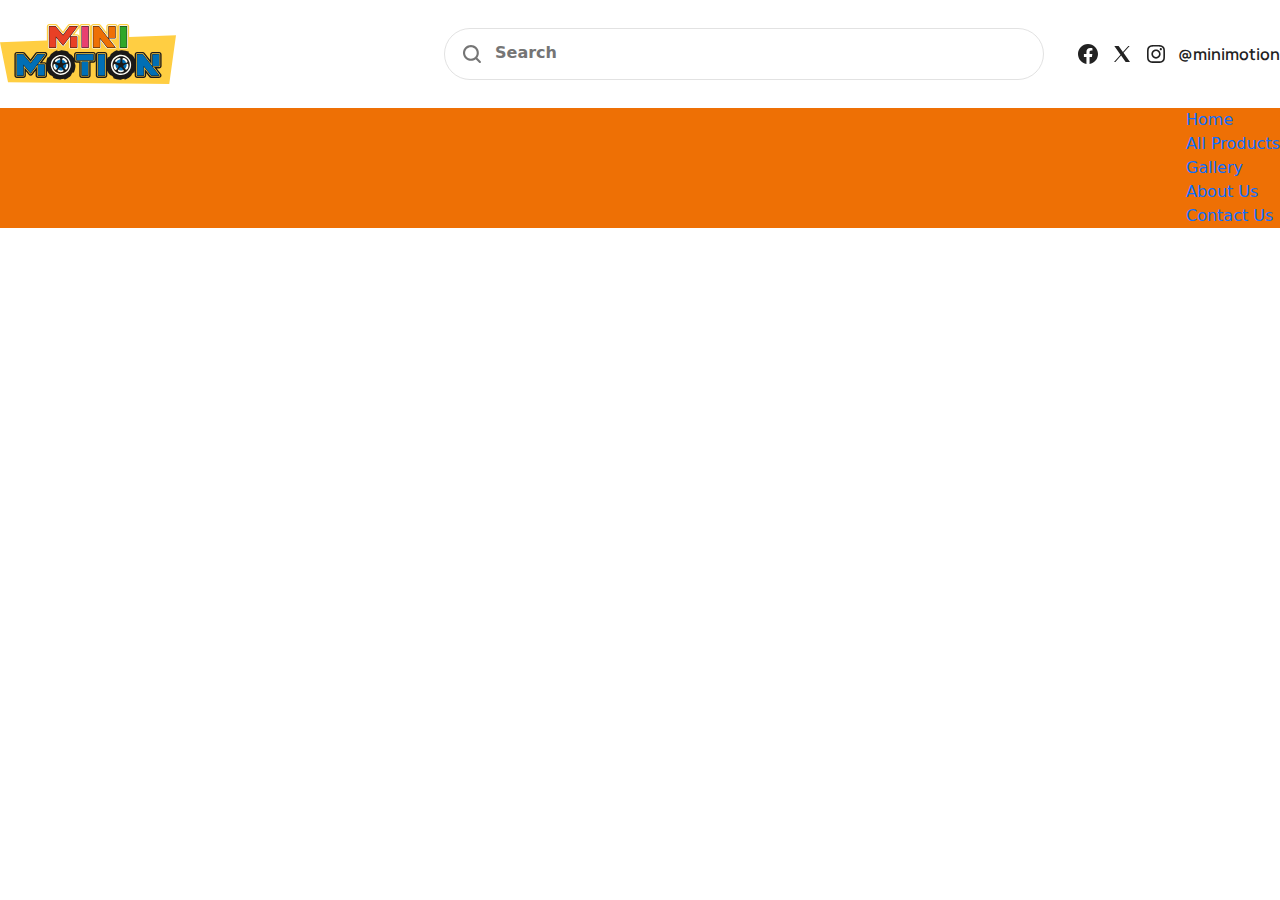
==== html/index.html @ 4e5aaec9 "first commit" ====
<!DOCTYPE html>
<html lang="en">
    <head>
        <meta charset="utf-8" />
        <meta http-equiv="X-UA-Compatible" content="IE=edge" />
        <meta name="viewport" content="width=device-width, initial-scale=1" />
        <meta name="viewport" content="width=device-width, initial-scale=1.0, maximum-scale=1.0,user-scalable=0" />

        <title>HomePage</title>

        <link rel="stylesheet" type="text/css" href="css/bootstrap.min.css">
        <link rel="stylesheet" type="text/css" href="css/font.css">
        <link rel="stylesheet" type="text/css" href="css/nice-select.css">
        <link rel="stylesheet" type="text/css" href="css/swiper-bundle.min.css">
        <link rel="stylesheet" type="text/css" href="css/style.css">
        <link rel="stylesheet" type="text/css" href="css/responsive.css">
    </head>
    <body>
        <div class="main_wapper">

            <header class="header">
                <div class="top_header">
                    <div class="top_inner_header">
                        <div class="logo_block">
                            <a href="#"><img src="images/minimotion-main-logo.svg" alt="logo"></a>
                        </div>
                        <div class="right_block">
                            <div class="search_box">
                                <div class="search_icon">
                                    <i class="search"></i>
                                </div>
                                <input type="text" class="search_text" placeholder="Search">
                            </div>
                            <div class="social_box">
                                <ul>
                                    <li class="icon"><a href="#"><img src="images/dark-facebook-icon.svg" alt="icon"></a></li>
                                    <li class="icon"><a href="#"><img src="images/darrk-meta-icon.svg" alt="icon"></a></li>
                                    <li class="icon"><a href="#"><img src="images/dark-instagram-icon.svg" alt="icon"></a></li>
                                    <li class="text"><a href="#">@minimotion</a></li>
                                </ul>
                            </div>
                        </div>
                    </div>
                </div>
                <div class="bottom_header">
                    <div class="bottom_inner_header">
                        <div class="categoires">
                            <a href="#" class="categoire_wrap">

                            </a>
                        </div>
                        <div class="navigation">
                            <ul>
                                <li><a href="#">Home</a></li>
                                <li><a href="#">All Products</a></li>
                                <li><a href="#">Gallery</a></li>
                                <li><a href="#">About Us</a></li>
                                <li><a href="#">Contact Us</a></li>
                            </ul>
                        </div>
                    </div>
                </div>
            </header>

            <footer class="footer">

            </footer>

        </div>
        <script src="js/jquery-3.7.1.min.js"></script>
        <script src="js/bootstrap.bundle.min.js"></script>
        <script src="js/jquery.nice-select.min.js"></script>
        <script src="js/swiper-bundle.min.js"></script>
        <script src="js/script.js"></script>
    </body>
</html>
---- html/css/font.css ----
@font-face {
    font-family: 'Manrope';
    src: url('../fonts/Manrope-Medium.woff2') format('woff2'),
        url('../fonts/Manrope-Medium.woff') format('woff');
    font-weight: 500;
    font-style: normal;
    font-display: swap;
}

@font-face {
    font-family: 'Manrope';
    src: url('../fonts/Manrope-Regular.woff2') format('woff2'),
        url('../fonts/Manrope-Regular.woff') format('woff');
    font-weight: 400;
    font-style: normal;
    font-display: swap;
}

@font-face {
    font-family: 'Manrope';
    src: url('../fonts/Manrope-SemiBold.woff2') format('woff2'),
        url('../fonts/Manrope-SemiBold.woff') format('woff');
    font-weight: 600;
    font-style: normal;
    font-display: swap;
}

@font-face {
    font-family: 'Manrope';
    src: url('../fonts/Manrope-Bold.woff2') format('woff2'),
        url('../fonts/Manrope-Bold.woff') format('woff');
    font-weight: 700;
    font-style: normal;
    font-display: swap;
}

@font-face {
    font-family: 'Oswald';
    src: url('../fonts/Oswald-Regular.woff2') format('woff2'),
        url('../fonts/Oswald-Regular.woff') format('woff');
    font-weight: 400;
    font-style: normal;
    font-display: swap;
}

@font-face {
    font-family: 'Milky Honey';
    src: url('../fonts/MilkyHoney.woff2') format('woff2'),
        url('../fonts/MilkyHoney.woff') format('woff');
    font-weight: 400;
    font-style: normal;
    font-display: swap;
}
---- html/css/nice-select.css ----
.nice-select {
  -webkit-tap-highlight-color: transparent;
  background-color: #fff;
  border-radius: 5px;
  border: solid 1px #e8e8e8;
  box-sizing: border-box;
  clear: both;
  cursor: pointer;
  display: block;
  float: left;
  font-family: inherit;
  font-size: 14px;
  font-weight: normal;
  height: 42px;
  line-height: 40px;
  outline: none;
  padding-left: 18px;
  padding-right: 30px;
  position: relative;
  text-align: left !important;
  -webkit-transition: all 0.2s ease-in-out;
  transition: all 0.2s ease-in-out;
  -webkit-user-select: none;
     -moz-user-select: none;
      -ms-user-select: none;
          user-select: none;
  white-space: nowrap;
  width: auto; }
  .nice-select:hover {
    border-color: #dbdbdb; }
  .nice-select:active, .nice-select.open, .nice-select:focus {
    border-color: #999; }
  .nice-select:after {
    border-bottom: 2px solid #999;
    border-right: 2px solid #999;
    content: '';
    display: block;
    height: 5px;
    margin-top: -4px;
    pointer-events: none;
    position: absolute;
    right: 12px;
    top: 50%;
    -webkit-transform-origin: 66% 66%;
        -ms-transform-origin: 66% 66%;
            transform-origin: 66% 66%;
    -webkit-transform: rotate(45deg);
        -ms-transform: rotate(45deg);
            transform: rotate(45deg);
    -webkit-transition: all 0.15s ease-in-out;
    transition: all 0.15s ease-in-out;
    width: 5px; }
  .nice-select.open:after {
    -webkit-transform: rotate(-135deg);
        -ms-transform: rotate(-135deg);
            transform: rotate(-135deg); }
  .nice-select.open .list {
    opacity: 1;
    pointer-events: auto;
    -webkit-transform: scale(1) translateY(0);
        -ms-transform: scale(1) translateY(0);
            transform: scale(1) translateY(0); }
  .nice-select.disabled {
    border-color: #ededed;
    color: #999;
    pointer-events: none; }
    .nice-select.disabled:after {
      border-color: #cccccc; }
  .nice-select.wide {
    width: 100%; }
    .nice-select.wide .list {
      left: 0 !important;
      right: 0 !important; }
  .nice-select.right {
    float: right; }
    .nice-select.right .list {
      left: auto;
      right: 0; }
  .nice-select.small {
    font-size: 12px;
    height: 36px;
    line-height: 34px; }
    .nice-select.small:after {
      height: 4px;
      width: 4px; }
    .nice-select.small .option {
      line-height: 34px;
      min-height: 34px; }
  .nice-select .list {
    background-color: #fff;
    border-radius: 5px;
    box-shadow: 0 0 0 1px rgba(68, 68, 68, 0.11);
    box-sizing: border-box;
    margin-top: 4px;
    opacity: 0;
    overflow: hidden;
    padding: 0;
    pointer-events: none;
    position: absolute;
    top: 100%;
    left: 0;
    -webkit-transform-origin: 50% 0;
        -ms-transform-origin: 50% 0;
            transform-origin: 50% 0;
    -webkit-transform: scale(0.75) translateY(-21px);
        -ms-transform: scale(0.75) translateY(-21px);
            transform: scale(0.75) translateY(-21px);
    -webkit-transition: all 0.2s cubic-bezier(0.5, 0, 0, 1.25), opacity 0.15s ease-out;
    transition: all 0.2s cubic-bezier(0.5, 0, 0, 1.25), opacity 0.15s ease-out;
    z-index: 9; }
    .nice-select .list:hover .option:not(:hover) {
      background-color: transparent !important; }
  .nice-select .option {
    cursor: pointer;
    font-weight: 400;
    line-height: 40px;
    list-style: none;
    min-height: 40px;
    outline: none;
    padding-left: 18px;
    padding-right: 29px;
    text-align: left;
    -webkit-transition: all 0.2s;
    transition: all 0.2s; }
    .nice-select .option:hover, .nice-select .option.focus, .nice-select .option.selected.focus {
      background-color: #f6f6f6; }
    .nice-select .option.selected {
      font-weight: bold; }
    .nice-select .option.disabled {
      background-color: transparent;
      color: #999;
      cursor: default; }

.no-csspointerevents .nice-select .list {
  display: none; }

.no-csspointerevents .nice-select.open .list {
  display: block; }
---- html/css/style.css ----
/* ********** Common CSS: Start ********** */

html {
	position: relative;
	min-height: 100%;
}
html {
	-webkit-font-smoothing: antialiased;
}
* {
	margin: 0;
	padding: 0;
	vertical-align: top;
}
body {
	font-size: 16px;
	color: #000000;
    font-style: normal;
    background: #FFFFFF;
	margin: 0;
	padding: 0;
}
li, ul, ol {
	list-style: none;
	margin: 0;
	padding: 0;
}
a, a img {
	text-decoration: none;
	border: 0;
	outline: none !important;
}
a, 
button, 
input[type=submit], 
.input-text {
	-webkit-transition: all .3s ease-in-out;
	-moz-transition: all .3s ease-in-out;
	-ms-transition: all .3s ease-in-out;
	-o-transition: all .3s ease-in-out;
	transition: all .3s ease-in-out;
	-webkit-appearance: none;
	-moz-appearance: none;
	appearance: none;
	box-shadow: none;
}
a:hover, 
a:focus {
	text-decoration: none;
	outline: none;
}
input, textarea {
	outline: none !important;
}
input::-webkit-outer-spin-button,
input::-webkit-inner-spin-button {
    -webkit-appearance: none;
    margin: 0;
}
textarea {
    resize: none;
}
input[type=text]::-moz-placeholder, 
input[type=search]::-moz-placeholder, 
.input-text::-moz-placeholder, 
.input_text::-moz-placeholder {
    color: inherit;
    opacity: 1;
}
input[type=text]::-webkit-input-placeholder, 
input[type=search]::-webkit-input-placeholder, 
.input-text::-webkit-input-placeholder, 
.input_text::-webkit-input-placeholder {
    color: inherit;
    opacity: 1;
}
input[type=text]::-ms-placeholder, 
input[type=search]::-ms-placeholder, 
.input-text::-ms-placeholder, 
.input_text::-ms-placeholder {
    color: inherit;
    opacity: 1;
}
input[type=email]::-moz-placeholder {
    color: inherit;
    opacity: 1;
}
input[type=email]::-webkit-input-placeholder {
    color: inherit;
    opacity: 1;
}
input[type=email]::-ms-placeholder {
    color: inherit;
    opacity: 1;
}
textarea::-moz-placeholder {
    color: inherit;
    opacity: 1;
}
textarea::-webkit-input-placeholder {
    color: inherit;
    opacity: 1;
}
textarea::-ms-input-placeholder {
    color: inherit;
    opacity: 1;
}
body.open-nav { 
    overflow: hidden; 
}
.main_wapper { 
    overflow: hidden; 
    min-height: 100%; 
    position: relative; 
}
h1, 
h2, 
h3, 
h4, 
h5, 
h6,
p {
	margin: 0;
	padding: 0;
}
:root {

	--primary-white: #FFFFFF;
	--primary-black: #000000;
	--text-gray: #757575;
	--text-black: #222222;
	--light-orange-background: #EE7005;
	--dark-orange-background: #D76300;
	--light-white-background: #F9F9F9;
	--light-yellow-background: #FACF68;
	--light-blue-bg: #E8F6FF;
	--orange-bg-light: #F5ECE3;
	--light-blue-white-bg: #EFF2F3;
	--light-border-color: #E2E2E2;
	--light-bg-color: #F2F2F2;
	--blue-footer-bg: #006FB5;
	--box-shadow: 0px 0px 30px 0px #0000000D;
}

/*============ Container CSS Code: Start ============*/

@media (min-width: 375px) {
	.container {
		width: 100%;
		max-width: 100%;
	}
}
@media (min-width: 576px) {
	.container {
		width: 100%;
		max-width: 100%;
	}
}
@media (min-width: 768px) {
	.container {
		width: 750px;
	}
}
@media (min-width: 992px) {
	.container {
		width: 970px;
	}
}
@media (min-width: 1200px) {
	.container {
		width: 1200px;
		max-width: 1200px;
	}
}
@media (min-width: 1400px) {
	.container {
		width: 1430px;
		max-width: 1430px;
	}
}
@media (min-width: 1600px) {
	.container {
		width: 1618px;
		max-width: 1618px;
	}
}

/*============ Container CSS Code: End ============*/

/* ********** Common CSS: End ********** */

.header { position: fixed; top: 0; left: 0; z-index: 1111; width: 100%; transition: all ease-in-out 0.4s; }
.top_header { background: var(--primary-white); padding: 24px 0; }
.top_header .top_inner_header { max-width: 1672px; margin: 0 auto; display: flex; align-items: center; justify-content: space-between; }
.top_header .top_inner_header .logo_block { display: block; position: relative; }
.top_header .top_inner_header .logo_block a { display: flex; max-width: 176px; }
.top_header .top_inner_header .logo_block a img { width: 100%; height: auto; }
.top_header .top_inner_header .right_block { display: flex; align-items: center; }
.top_header .top_inner_header .right_block .search_box { display: block; width: 100%; position: relative; }
.top_header .top_inner_header .right_block .search_box .search_icon { position: absolute; left: 16px; top: 14px; display: block; }
.top_header .top_inner_header .right_block .search_box .search_icon i { display: flex; height: 24px; width: 24px; background-image: url(../images/search-icon.svg); background-size: cover; background-repeat: no-repeat; background-position: center center; font-size: 0; }
.top_header .top_inner_header .right_block .search_box .search_text { position: relative; border: 1px solid var(--light-border-color); height: 52px; border-radius: 50px; padding: 0 16px 4px 50px; font-weight: 600; font-size: 16px; line-height: 1.5; color: var(--text-gray); min-width: 600px; background: transparent; }
.top_header .top_inner_header .right_block .social_box { display: block; position: relative; margin-left: 32px; }
.top_header .top_inner_header .right_block .social_box ul { display: flex; align-items: center; }
.top_header .top_inner_header .right_block .social_box ul li { display: block; position: relative; }
.top_header .top_inner_header .right_block .social_box ul li + li { margin-left: 10px; }
.top_header .top_inner_header .right_block .social_box ul .icon a { display: flex; height: 24px; width: 24px; transition: all 0.3s ease-in-out; }
.top_header .top_inner_header .right_block .social_box ul .icon a img { width: 100%; height: auto; }
.top_header .top_inner_header .right_block .social_box ul li a:hover { opacity: 0.7; }
.top_header .top_inner_header .right_block .social_box ul .text a { display: flex; font-family: 'Manrope'; font-weight: 600; font-size: 16px; line-height: 1.5; color: var(--text-black); transition: all 0.3s ease-in-out; }
.bottom_header { background: var(--light-orange-background); }
.bottom_header .bottom_inner_header { max-width: 1672px; margin: 0 auto; display: flex; align-items: center; justify-content: space-between; }
---- html/css/responsive.css ----
@media (min-width: 1600px) and (max-width: 1700px) {}

@media (min-width: 1400px) and (max-width: 1599px) {}

@media (min-width: 1301px) and (max-width: 1399px) {}

@media (min-width: 1200px) and (max-width: 1300px) {}

@media (min-width: 992px) and (max-width: 1199px) {}

@media (min-width: 768px) and (max-width: 991px) {}

@media (max-width: 991px) {}

@media (max-width: 767px) {}
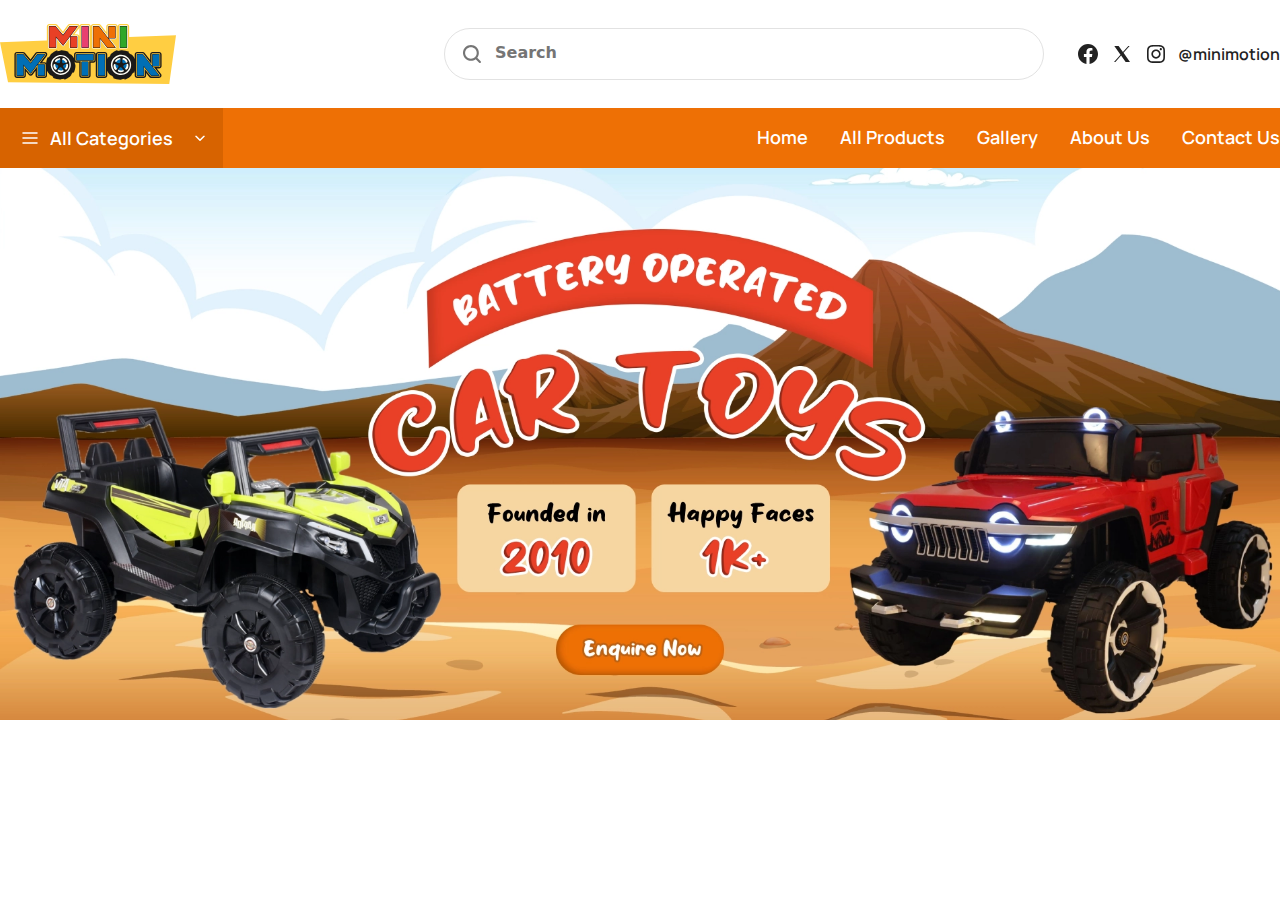
==== commit 9cc5fe2f: "header & banner done" ====
--- a/html/index.html
+++ b/html/index.html
@@ -45,9 +45,12 @@
                 <div class="bottom_header">
                     <div class="bottom_inner_header">
                         <div class="categoires">
-                            <a href="#" class="categoire_wrap">
-
-                            </a>
+                            <select>
+                                <option>All Categories</option>
+                                <option>Title</option>
+                                <option>Title</option>
+                                <option>Title</option>
+                            </select>
                         </div>
                         <div class="navigation">
                             <ul>
@@ -62,6 +65,12 @@
                 </div>
             </header>
 
+            <div class="banner">
+                <div class="home_banner_img" style="background-image: url(./images/home-banner.webp);">
+                    <img src="images/home-banner.webp" alt="bnr-img">
+                </div>
+            </div>
+
             <footer class="footer">
 
             </footer>
--- a/html/css/style.css
+++ b/html/css/style.css
@@ -34,11 +34,11 @@
 button, 
 input[type=submit], 
 .input-text {
-	-webkit-transition: all .3s ease-in-out;
-	-moz-transition: all .3s ease-in-out;
-	-ms-transition: all .3s ease-in-out;
-	-o-transition: all .3s ease-in-out;
-	transition: all .3s ease-in-out;
+	-webkit-transition: all 0.4s ease-in-out;
+	-moz-transition: all 0.4s ease-in-out;
+	-ms-transition: all 0.4s ease-in-out;
+	-o-transition: all 0.4s ease-in-out;
+	transition: all 0.4s ease-in-out;
 	-webkit-appearance: none;
 	-moz-appearance: none;
 	appearance: none;
@@ -112,6 +112,7 @@
     overflow: hidden; 
     min-height: 100%; 
     position: relative; 
+	padding: 168px 0 0 0;
 }
 h1, 
 h2, 
@@ -204,9 +205,32 @@
 .top_header .top_inner_header .right_block .social_box ul { display: flex; align-items: center; }
 .top_header .top_inner_header .right_block .social_box ul li { display: block; position: relative; }
 .top_header .top_inner_header .right_block .social_box ul li + li { margin-left: 10px; }
-.top_header .top_inner_header .right_block .social_box ul .icon a { display: flex; height: 24px; width: 24px; transition: all 0.3s ease-in-out; }
+.top_header .top_inner_header .right_block .social_box ul .icon a { display: flex; height: 24px; width: 24px; transition: all 0.4s ease-in-out; }
 .top_header .top_inner_header .right_block .social_box ul .icon a img { width: 100%; height: auto; }
 .top_header .top_inner_header .right_block .social_box ul li a:hover { opacity: 0.7; }
-.top_header .top_inner_header .right_block .social_box ul .text a { display: flex; font-family: 'Manrope'; font-weight: 600; font-size: 16px; line-height: 1.5; color: var(--text-black); transition: all 0.3s ease-in-out; }
+.top_header .top_inner_header .right_block .social_box ul .text a { display: flex; font-family: 'Manrope'; font-weight: 600; font-size: 16px; line-height: 1.5; color: var(--text-black); transition: all 0.4s ease-in-out; }
 .bottom_header { background: var(--light-orange-background); }
-.bottom_header .bottom_inner_header { max-width: 1672px; margin: 0 auto; display: flex; align-items: center; justify-content: space-between; }+.bottom_header .bottom_inner_header { max-width: 1672px; margin: 0 auto; display: flex; align-items: center; justify-content: space-between; }
+.bottom_header .bottom_inner_header .categoires { display: block; position: relative; }
+.bottom_header .bottom_inner_header .categoires .nice-select { position: relative; background: var(--dark-orange-background); border-radius: 0; border: none; height: auto; line-height: normal; padding: 18px 50px; -webkit-transition: all 0.4s ease-in-out; transition: all 0.4s ease-in-out; }
+.bottom_header .bottom_inner_header .categoires .nice-select::after { border: none; margin-top: -1px; height: 6px; width: 10px; -webkit-transition: all 0.2s ease-in-out; transition: all 0.2s ease-in-out; right: 18px; background-image: url(../images/white-down-arrow.svg); background-size: cover; background-repeat: no-repeat; background-position: center center; transform: rotate(0) translate(0, -28%); transform-origin: center center; }
+.bottom_header .bottom_inner_header .categoires .nice-select.open:after { -webkit-transform: rotate(-135deg); -ms-transform: rotate(-135deg); transform: rotate(-180deg); }
+.bottom_header .bottom_inner_header .categoires .nice-select::before { content: ""; position: absolute; height: 24px; width: 24px; top: 50%; left: 18px; background-image: url(../images/white-three-line.svg); background-size: cover; background-repeat: no-repeat; background-position: center center; transform: translate(0, -50%); }
+.bottom_header .bottom_inner_header .categoires .nice-select .current { display: flex; font-family: 'Manrope'; font-weight: 600; font-size: 18px; line-height: 1.34; color: var(--primary-white); }
+.bottom_header .bottom_inner_header .categoires .nice-select .list { background: var(--primary-white); border-radius: 10px; box-shadow: var(--box-shadow); }
+.bottom_header .bottom_inner_header .categoires .nice-select .list .option { color: var(--primary-black); font-size: 16px; font-family: 'Manrope'; font-weight: 400; line-height: 1.22; min-height: auto; padding: 14px 50px; -webkit-transition: all 0.4s; transition: all 0.4s; }
+.bottom_header .bottom_inner_header .categoires .nice-select .list .option.selected { font-weight: 600; }
+.bottom_header .bottom_inner_header .categoires .nice-select .option:hover, 
+.bottom_header .bottom_inner_header .categoires .nice-select .option.focus, 
+.bottom_header .bottom_inner_header .categoires .nice-select .option.selected.focus { background: var(--light-white-background); }
+.bottom_header .bottom_inner_header .navigation { position: relative; display: block; }
+.bottom_header .bottom_inner_header .navigation ul { display: flex; align-items: center; }
+.bottom_header .bottom_inner_header .navigation ul li { display: block; position: relative; }
+.bottom_header .bottom_inner_header .navigation ul li + li { margin-left: 32px; }
+.bottom_header .bottom_inner_header .navigation ul li a { display: flex; font-family: 'Manrope'; font-weight: 600; font-size: 18px; line-height: 1.33; color: var(--primary-white); transition: all 0.4s ease-in-out; }
+.bottom_header .bottom_inner_header .navigation ul li a:hover { color: var(--text-black); }
+
+
+.banner { position: relative; display: block; }
+.home_banner_img { position: relative; background-size: cover; background-repeat: no-repeat; background-position: center center; width: 100%; display: flex; padding: 43.09% 0 0 0; }
+.home_banner_img img { width: 100%; height: 100%; object-fit: cover; position: absolute; left: 0; top: 0; display: none; }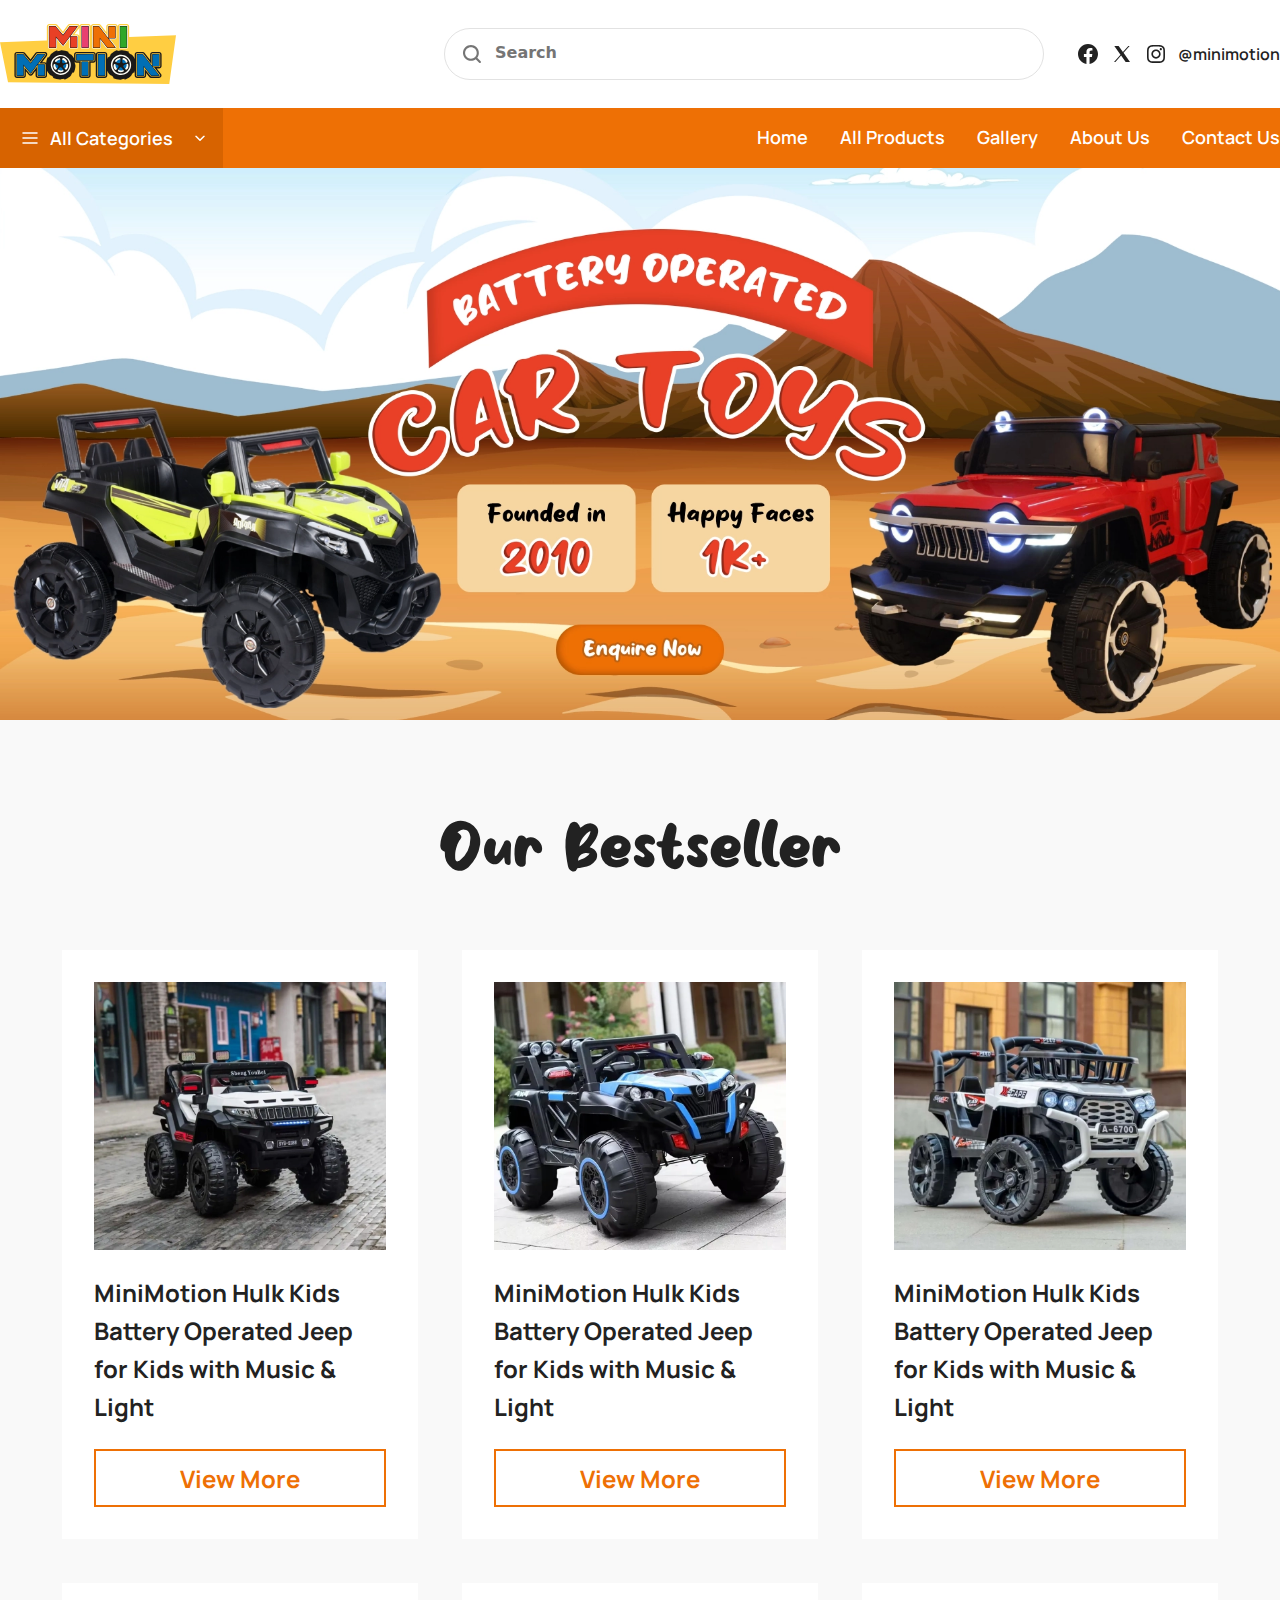
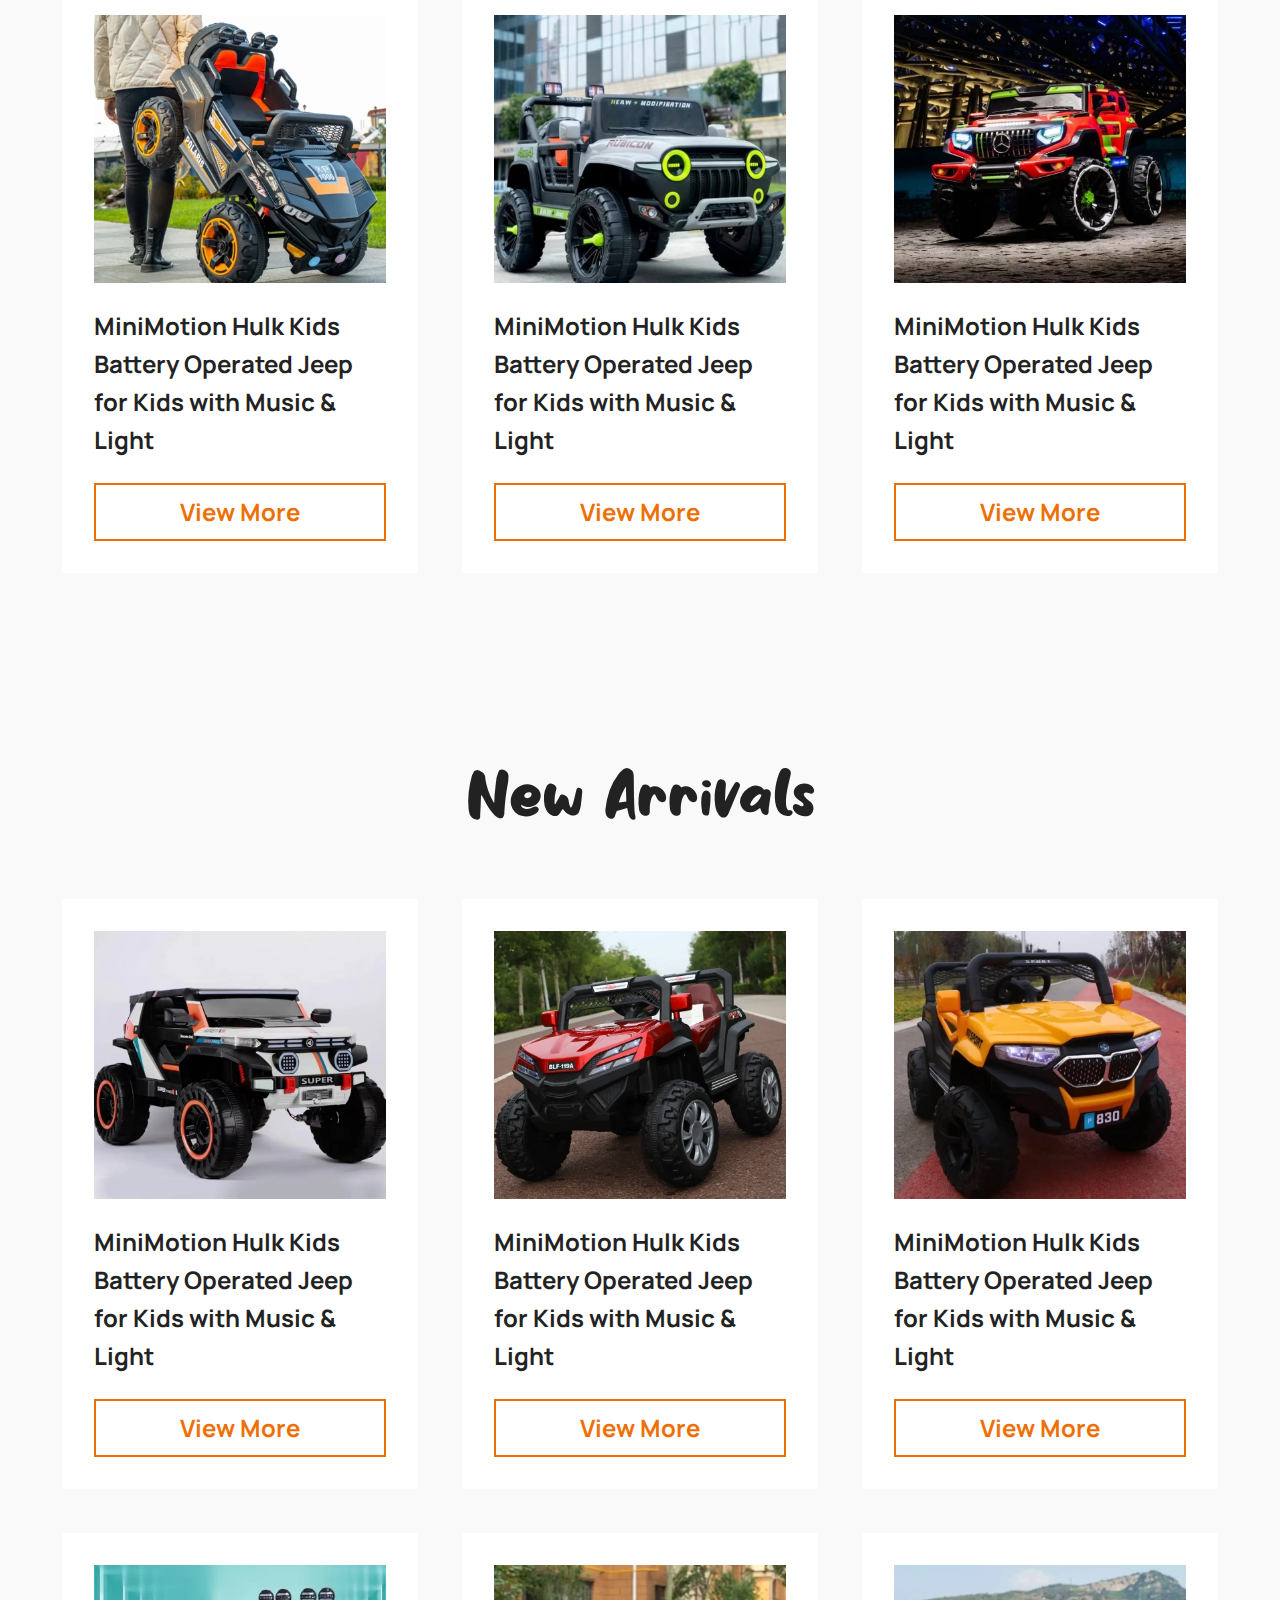
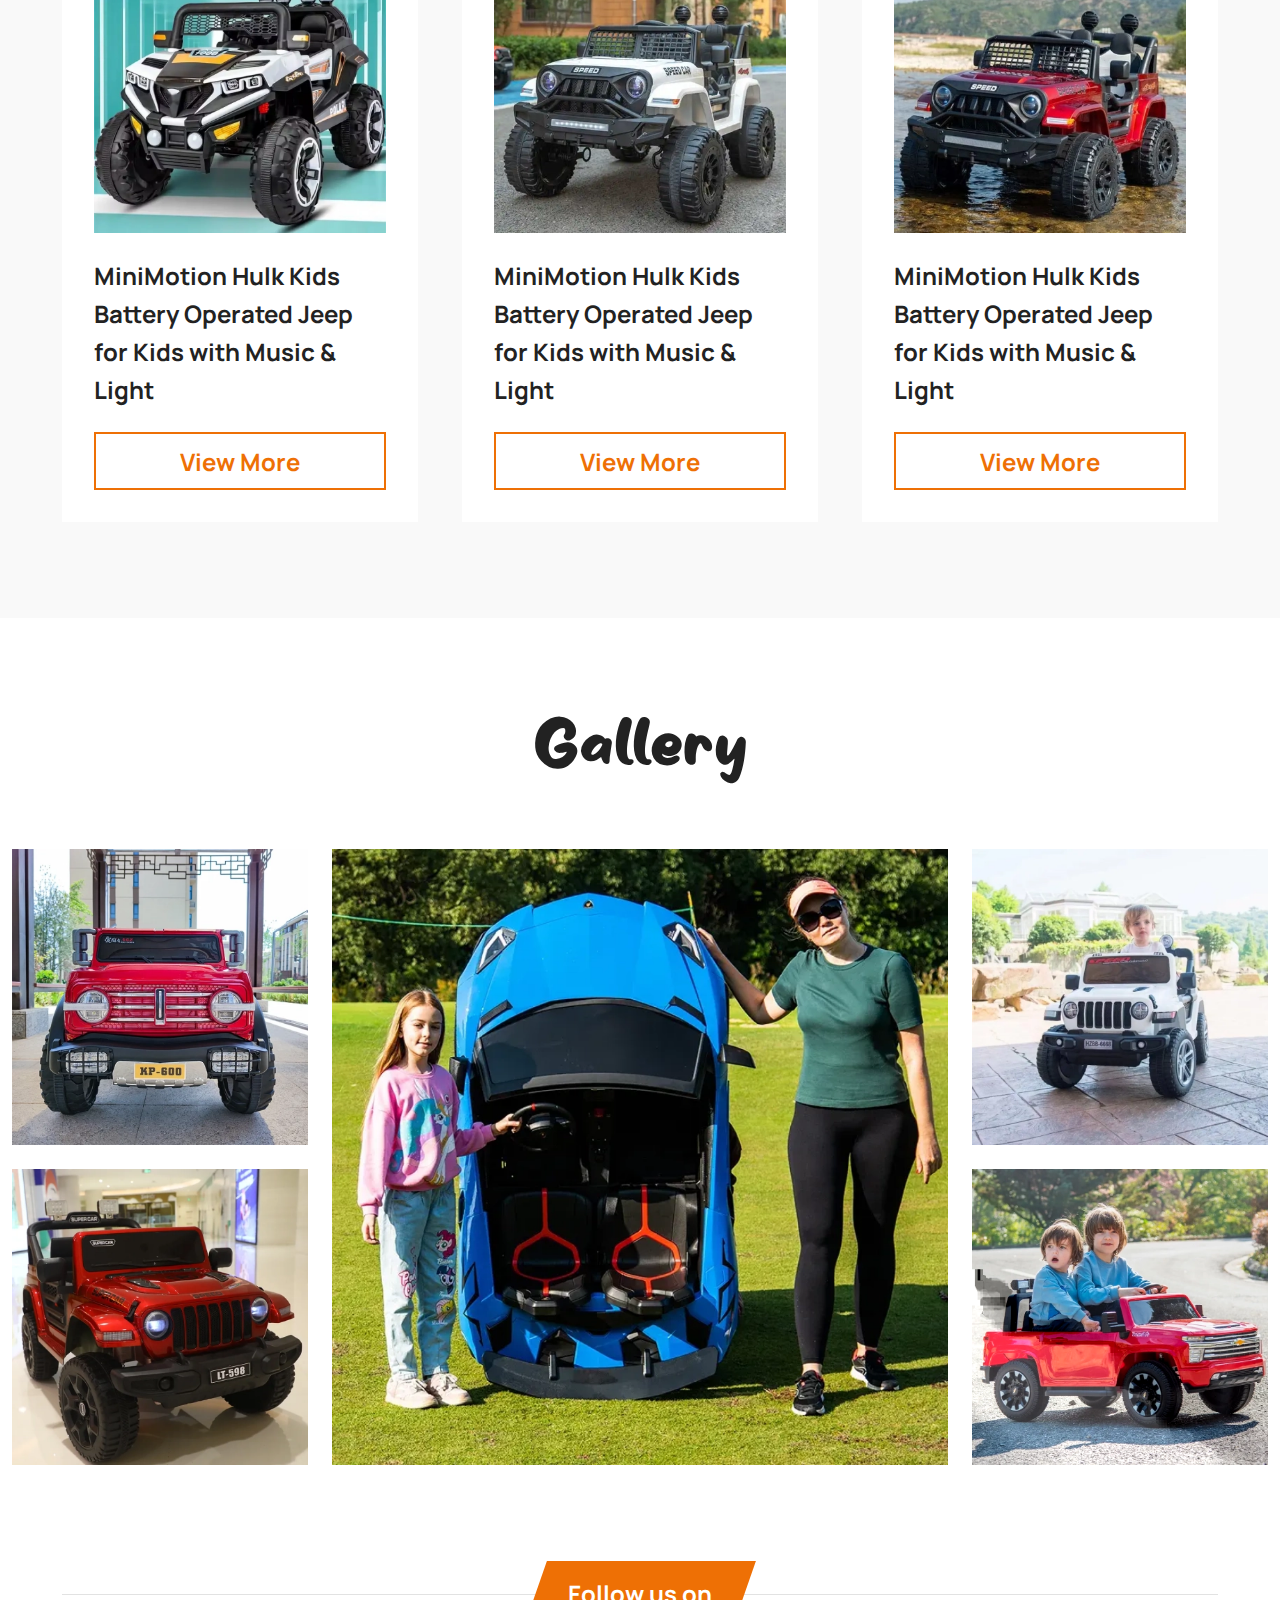
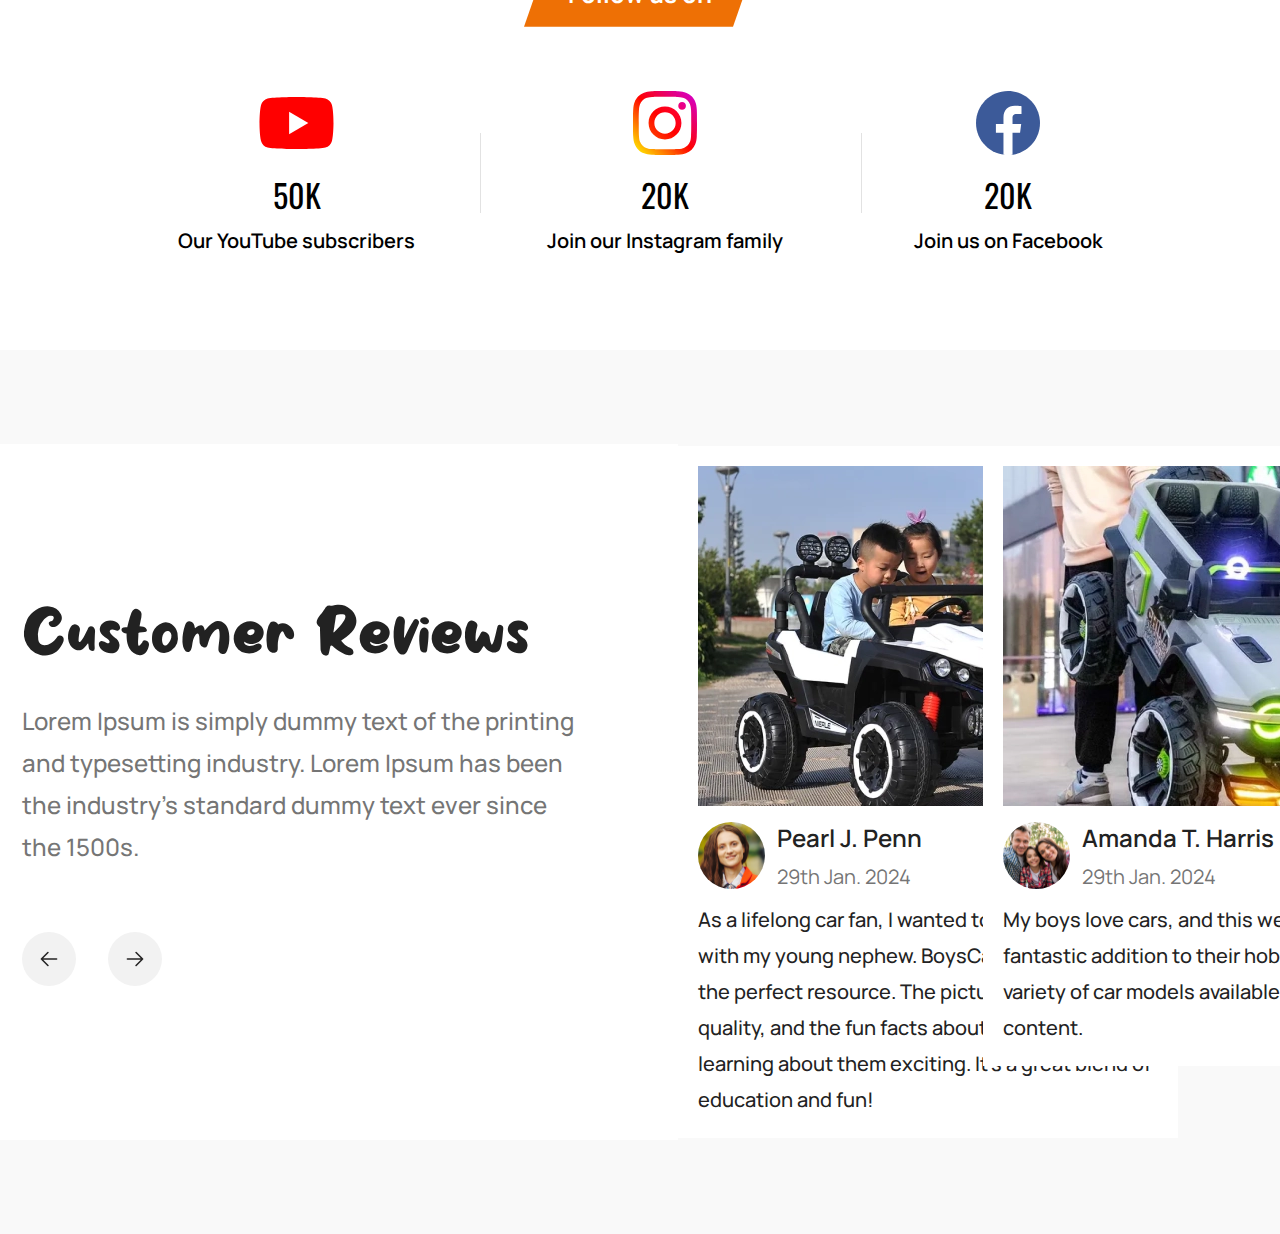
==== commit b358dff4: "homepage some section design" ====
--- a/html/index.html
+++ b/html/index.html
@@ -71,6 +71,302 @@
                 </div>
             </div>
 
+            <div class="bestseller_section">
+                <div class="container">
+                    <div class="section_title">
+                        <h2>Our Bestseller</h2>
+                    </div>
+                    <div class="listing_wrapper">
+                        <div class="row">
+                            <div class="col-lg-4">
+                                <a href="#" class="item_box">
+                                    <div class="image">
+                                        <img src="images/seller-item-img1.webp" alt="image">
+                                    </div>
+                                    <p class="text">MiniMotion Hulk Kids Battery Operated Jeep for Kids with Music & Light</p>
+                                    <span class="primary_btn">View More</span>
+                                </a>
+                            </div>
+                            <div class="col-lg-4">
+                                <a href="#" class="item_box">
+                                    <div class="image">
+                                        <img src="images/seller-item-img2.webp" alt="image">
+                                    </div>
+                                    <p class="text">MiniMotion Hulk Kids Battery Operated Jeep for Kids with Music & Light</p>
+                                    <span class="primary_btn">View More</span>
+                                </a>
+                            </div>
+                            <div class="col-lg-4">
+                                <a href="#" class="item_box">
+                                    <div class="image">
+                                        <img src="images/seller-item-img3.webp" alt="image">
+                                    </div>
+                                    <p class="text">MiniMotion Hulk Kids Battery Operated Jeep for Kids with Music & Light</p>
+                                    <span class="primary_btn">View More</span>
+                                </a>
+                            </div>
+                            <div class="col-lg-4">
+                                <a href="#" class="item_box">
+                                    <div class="image">
+                                        <img src="images/seller-item-img4.webp" alt="image">
+                                    </div>
+                                    <p class="text">MiniMotion Hulk Kids Battery Operated Jeep for Kids with Music & Light</p>
+                                    <span class="primary_btn">View More</span>
+                                </a>
+                            </div>
+                            <div class="col-lg-4">
+                                <a href="#" class="item_box">
+                                    <div class="image">
+                                        <img src="images/seller-item-img5.webp" alt="image">
+                                    </div>
+                                    <p class="text">MiniMotion Hulk Kids Battery Operated Jeep for Kids with Music & Light</p>
+                                    <span class="primary_btn">View More</span>
+                                </a>
+                            </div>
+                            <div class="col-lg-4">
+                                <a href="#" class="item_box">
+                                    <div class="image">
+                                        <img src="images/seller-item-img6.webp" alt="image">
+                                    </div>
+                                    <p class="text">MiniMotion Hulk Kids Battery Operated Jeep for Kids with Music & Light</p>
+                                    <span class="primary_btn">View More</span>
+                                </a>
+                            </div>
+                        </div>
+                    </div>
+                </div>
+            </div>
+
+            <div class="newarrival_section">
+                <div class="container">
+                    <div class="section_title">
+                        <h2>New Arrivals</h2>
+                    </div>
+                    <div class="listing_wrapper">
+                        <div class="row">
+                            <div class="col-lg-4">
+                                <a href="#" class="item_box">
+                                    <div class="image">
+                                        <img src="images/arrival-item-img1.webp" alt="image">
+                                    </div>
+                                    <p class="text">MiniMotion Hulk Kids Battery Operated Jeep for Kids with Music & Light</p>
+                                    <span class="primary_btn">View More</span>
+                                </a>
+                            </div>
+                            <div class="col-lg-4">
+                                <a href="#" class="item_box">
+                                    <div class="image">
+                                        <img src="images/arrival-item-img2.webp" alt="image">
+                                    </div>
+                                    <p class="text">MiniMotion Hulk Kids Battery Operated Jeep for Kids with Music & Light</p>
+                                    <span class="primary_btn">View More</span>
+                                </a>
+                            </div>
+                            <div class="col-lg-4">
+                                <a href="#" class="item_box">
+                                    <div class="image">
+                                        <img src="images/arrival-item-img3.webp" alt="image">
+                                    </div>
+                                    <p class="text">MiniMotion Hulk Kids Battery Operated Jeep for Kids with Music & Light</p>
+                                    <span class="primary_btn">View More</span>
+                                </a>
+                            </div>
+                            <div class="col-lg-4">
+                                <a href="#" class="item_box">
+                                    <div class="image">
+                                        <img src="images/arrival-item-img4.webp" alt="image">
+                                    </div>
+                                    <p class="text">MiniMotion Hulk Kids Battery Operated Jeep for Kids with Music & Light</p>
+                                    <span class="primary_btn">View More</span>
+                                </a>
+                            </div>
+                            <div class="col-lg-4">
+                                <a href="#" class="item_box">
+                                    <div class="image">
+                                        <img src="images/arrival-item-img5.webp" alt="image">
+                                    </div>
+                                    <p class="text">MiniMotion Hulk Kids Battery Operated Jeep for Kids with Music & Light</p>
+                                    <span class="primary_btn">View More</span>
+                                </a>
+                            </div>
+                            <div class="col-lg-4">
+                                <a href="#" class="item_box">
+                                    <div class="image">
+                                        <img src="images/arrival-item-img6.webp" alt="image">
+                                    </div>
+                                    <p class="text">MiniMotion Hulk Kids Battery Operated Jeep for Kids with Music & Light</p>
+                                    <span class="primary_btn">View More</span>
+                                </a>
+                            </div>
+                        </div>
+                    </div>
+                </div>
+            </div>
+
+            <div class="gallery_section">
+                <div class="gallery_wrapper">
+                    <div class="section_title">
+                        <h2>Gallery</h2>
+                    </div>
+                    <div class="gallery_rowwrap">
+                        <div class="row">
+                            <div class="col-lg-3">
+                                <div class="left_block">
+                                    <div class="first_img">
+                                        <img src="images/gallery-img1.webp" alt="image">
+                                    </div>
+                                    <div class="second_img">
+                                        <img src="images/gallery-img2.webp" alt="image">
+                                    </div>
+                                </div>
+                            </div>
+                            <div class="col-lg-6">
+                                <div class="center_block">
+                                    <img src="images/gallery-img3.webp" alt="image">
+                                </div>
+                            </div>
+                            <div class="col-lg-3">
+                                <div class="right_block">
+                                    <div class="first_img">
+                                        <img src="images/gallery-img4.webp" alt="image">
+                                    </div>
+                                    <div class="second_img">
+                                        <img src="images/gallery-img5.webp" alt="image">
+                                    </div>
+                                </div>
+                            </div>
+                        </div>
+                    </div>
+                </div>
+                <div class="container">
+                    <div class="follow_us_wrapper">
+                        <div class="top_follow_box">
+                            <span class="follow">Follow us on</span>
+                        </div>
+                        <div class="bottom_follow_box">
+                            <div class="follow_wrap">
+                                <a href="#" class="icon"><img src="images/youtube-icon.svg" alt="icon"></a>
+                                <span class="followers">50K</span>
+                                <p class="text">Our YouTube subscribers</p>
+                            </div>
+                            <div class="follow_wrap">
+                                <a href="#" class="icon"><img src="images/instagram-icon.svg" alt="icon"></a>
+                                <span class="followers">20K</span>
+                                <p class="text">Join our Instagram family</p>
+                            </div>
+                            <div class="follow_wrap">
+                                <a href="#" class="icon"><img src="images/facebook-icon.svg" alt="icon"></a>
+                                <span class="followers">20K</span>
+                                <p class="text">Join us on Facebook</p>
+                            </div>
+                        </div>
+                    </div>
+                </div>
+            </div>
+
+            <div class="customer_review">
+                <div class="container">
+                    <div class="content_wrap">
+                        <div class="text_wrap">
+                            <h2>Customer Reviews</h2>
+                            <p>Lorem Ipsum is simply dummy text of the printing and typesetting industry. Lorem Ipsum has been the industry's standard dummy text ever since the 1500s.</p>
+                            <div class="review_swiper_arrows">
+                                <div class="swiper-btn-prev">
+                                    <i>
+                                        <svg width="26" height="26" viewBox="0 0 26 26" fill="none" xmlns="http://www.w3.org/2000/svg">
+                                            <path d="M20.584 13H5.41732M5.41732 13L11.9173 6.5M5.41732 13L11.9173 19.5" stroke="#262525" stroke-width="1.6" stroke-linecap="round" stroke-linejoin="round"/>
+                                        </svg>
+                                    </i>
+                                </div>
+                                <div class="swiper-btn-next">
+                                    <i>
+                                        <svg width="26" height="26" viewBox="0 0 26 26" fill="none" xmlns="http://www.w3.org/2000/svg">
+                                            <path d="M5.41602 13H20.5827M20.5827 13L14.0827 6.5M20.5827 13L14.0827 19.5" stroke="#262525" stroke-width="1.6" stroke-linecap="round" stroke-linejoin="round"/>
+                                        </svg>
+                                    </i>
+                                </div>
+                            </div>
+                        </div>
+                        <div class="slider_wrap">
+                            <div class="slider_container">
+                                <div class="review_slider">
+                                    <div class="swiper-wrapper">
+                                        <div class="swiper-slide">
+                                            <div class="review_card">
+                                                <div class="image">
+                                                    <img src="images/review-img1.webp" alt="image">
+                                                </div>
+                                                <div class="person_profile">
+                                                    <div class="img_wrap">
+                                                        <img src="images/person-img1.png" alt="image">
+                                                    </div>
+                                                    <div class="profile">
+                                                        <span class="name">Pearl J. Penn</span>
+                                                        <p class="date">29th Jan. 2024</p>
+                                                    </div>
+                                                </div>
+                                                <p class="review_content">As a lifelong car fan, I wanted to share my passion with my young nephew. BoysCarZone has been the perfect resource. The pictures are high quality, and the fun facts about each car make learning about them exciting. It's a great blend of education and fun!</p>
+                                            </div>
+                                        </div>
+                                        <div class="swiper-slide">
+                                            <div class="review_card">
+                                                <div class="image">
+                                                    <img src="images/review-img2.webp" alt="image">
+                                                </div>
+                                                <div class="person_profile">
+                                                    <div class="img_wrap">
+                                                        <img src="images/person-img2.png" alt="image">
+                                                    </div>
+                                                    <div class="profile">
+                                                        <span class="name">Amanda T. Harris</span>
+                                                        <p class="date">29th Jan. 2024</p>
+                                                    </div>
+                                                </div>
+                                                <p class="review_content">My boys love cars, and this website has been a fantastic addition to their hobby. They enjoy the variety of car models available and the engaging content.</p>
+                                            </div>
+                                        </div>
+                                        <div class="swiper-slide">
+                                            <div class="review_card">
+                                                <div class="image">
+                                                    <img src="images/review-img1.webp" alt="image">
+                                                </div>
+                                                <div class="person_profile">
+                                                    <div class="img_wrap">
+                                                        <img src="images/person-img1.png" alt="image">
+                                                    </div>
+                                                    <div class="profile">
+                                                        <span class="name">Pearl J. Penn</span>
+                                                        <p class="date">29th Jan. 2024</p>
+                                                    </div>
+                                                </div>
+                                                <p class="review_content">As a lifelong car fan, I wanted to share my passion with my young nephew. BoysCarZone has been the perfect resource. The pictures are high quality, and the fun facts about each car make learning about them exciting. It's a great blend of education and fun!</p>
+                                            </div>
+                                        </div>
+                                        <div class="swiper-slide">
+                                            <div class="review_card">
+                                                <div class="image">
+                                                    <img src="images/review-img2.webp" alt="image">
+                                                </div>
+                                                <div class="person_profile">
+                                                    <div class="img_wrap">
+                                                        <img src="images/person-img2.png" alt="image">
+                                                    </div>
+                                                    <div class="profile">
+                                                        <span class="name">Amanda T. Harris</span>
+                                                        <p class="date">29th Jan. 2024</p>
+                                                    </div>
+                                                </div>
+                                                <p class="review_content">My boys love cars, and this website has been a fantastic addition to their hobby. They enjoy the variety of car models available and the engaging content.</p>
+                                            </div>
+                                        </div>
+                                    </div>
+                                </div>
+                            </div>
+                        </div>
+                    </div>
+                </div>
+            </div>
+
             <footer class="footer">
 
             </footer>
--- a/html/css/style.css
+++ b/html/css/style.css
@@ -124,13 +124,13 @@
 	margin: 0;
 	padding: 0;
 }
+
 :root {
 
 	--primary-white: #FFFFFF;
 	--primary-black: #000000;
 	--text-gray: #757575;
 	--text-black: #222222;
-	--light-orange-background: #EE7005;
 	--dark-orange-background: #D76300;
 	--light-white-background: #F9F9F9;
 	--light-yellow-background: #FACF68;
@@ -141,10 +141,16 @@
 	--light-bg-color: #F2F2F2;
 	--blue-footer-bg: #006FB5;
 	--box-shadow: 0px 0px 30px 0px #0000000D;
+
+	--light-orange-background: #EE7005;
+	--light-orange-text: #EE7005;
+	--light-orange-btn-border-color: #EE7005;
 }
 
 /*============ Container CSS Code: Start ============*/
 
+.container { padding: 0 22px; }
+
 @media (min-width: 375px) {
 	.container {
 		width: 100%;
@@ -159,30 +165,32 @@
 }
 @media (min-width: 768px) {
 	.container {
-		width: 750px;
+		width: 100%;
+		max-width: 750px;
 	}
 }
 @media (min-width: 992px) {
 	.container {
-		width: 970px;
+		width: 100%;
+		max-width: 970px;
 	}
 }
 @media (min-width: 1200px) {
 	.container {
-		width: 1200px;
+		width: 100%;
 		max-width: 1200px;
 	}
 }
 @media (min-width: 1400px) {
 	.container {
-		width: 1430px;
+		width: 100%;
 		max-width: 1430px;
 	}
 }
 @media (min-width: 1600px) {
 	.container {
-		width: 1618px;
-		max-width: 1618px;
+		width: 100%;
+		max-width: 1632px;
 	}
 }
 
@@ -233,4 +241,91 @@
 
 .banner { position: relative; display: block; }
 .home_banner_img { position: relative; background-size: cover; background-repeat: no-repeat; background-position: center center; width: 100%; display: flex; padding: 43.09% 0 0 0; }
-.home_banner_img img { width: 100%; height: 100%; object-fit: cover; position: absolute; left: 0; top: 0; display: none; }+.home_banner_img img { width: 100%; height: 100%; object-fit: cover; position: absolute; left: 0; top: 0; display: none; }
+
+
+.bestseller_section { display: block; position: relative; padding: 96px 0; background: var(--light-white-background); }
+.section_title { margin-bottom: 64px; display: block; text-align: center; }
+.section_title h2 { font-family: 'Milky Honey'; font-weight: 400; font-size: 64px; line-height: 1.10; color: var(--text-black); }
+.listing_wrapper { display: block; position: relative; }
+.listing_wrapper .row { margin: 0 -22px; row-gap: 44px; }
+.listing_wrapper .row>* { padding: 0 22px; }
+.listing_wrapper .item_box { display: flex; flex-direction: column; transition: all 0.4s ease-in-out; background: var(--primary-white); padding: 32px; height: 100%; justify-content: space-between; }
+.listing_wrapper .item_box:hover { box-shadow: var(--box-shadow); }
+.listing_wrapper .item_box .image { position: relative; width: 100%; display: flex; padding: 91.75% 0 0 0; }
+.listing_wrapper .item_box .image img { width: 100%; height: 100%; object-fit: cover; position: absolute; left: 0; top: 0; }
+.listing_wrapper .item_box .text { font-family: 'Manrope'; font-weight: 700; font-size: 24px; line-height: 1.58; color: var(--text-black); margin: 24px 0; }
+.listing_wrapper .item_box .primary_btn { display: flex; justify-content: center; align-items: center; padding: 0 10px; height: 58px; border: 2px solid var(--light-orange-btn-border-color); font-family: 'Manrope'; font-weight: 700; font-size: 24px; line-height: 1.58; color: var(--light-orange-text); transition: all 0.4s ease-in-out; margin-top: auto; }
+.listing_wrapper .item_box:hover .primary_btn { background: var(--light-orange-background); color: var(--primary-white); }
+
+
+.newarrival_section { display: block; position: relative; padding: 96px 0; background: var(--light-white-background); }
+
+
+.gallery_section { display: block; position: relative; padding: 96px 0; background: var(--primary-white); }
+.gallery_wrapper { max-width: 1796px; margin: 0 auto 96px auto; padding: 0 12px; }
+.gallery_rowwrap { display: block; position: relative; }
+.gallery_rowwrap .row { margin: 0 -12px; row-gap: 24px; }
+.gallery_rowwrap .row>* { padding: 0 12px; }
+.gallery_rowwrap .left_block,
+.gallery_rowwrap .right_block { display: flex; flex-direction: column; row-gap: 24px; }
+.gallery_rowwrap .left_block .first_img,
+.gallery_rowwrap .left_block .second_img, 
+.gallery_rowwrap .right_block .first_img,
+.gallery_rowwrap .right_block .second_img { position: relative; width: 100%; display: flex; padding: 100% 0 0 0; }
+.gallery_rowwrap .left_block .first_img img,
+.gallery_rowwrap .left_block .second_img img,
+.gallery_rowwrap .right_block .first_img img,
+.gallery_rowwrap .right_block .second_img img { width: 100%; height: 100%; object-fit: cover; position: absolute; left: 0; top: 0; }
+.gallery_rowwrap .center_block { position: relative; width: 100%; display: flex; padding: 100% 0 0 0; }
+.gallery_rowwrap .center_block img { width: 100%; height: 100%; object-fit: cover; position: absolute; left: 0; top: 0; }
+.follow_us_wrapper { max-width: 1552px; margin: 0 auto; position: relative; }
+.follow_us_wrapper .top_follow_box { position: relative; display: flex; justify-content: center; margin-bottom: 64px; }
+.follow_us_wrapper .top_follow_box::before { content: ""; position: absolute; top: 50%; left: 0; width: 100%; border-top: 1px solid var(--light-border-color); }
+.follow_us_wrapper .top_follow_box .follow { display: flex; justify-content: center; align-items: center; background: var(--light-orange-background); height: 66px; padding: 0 44px; font-family: 'Manrope'; font-weight: 700; font-size: 24px; line-height: 1.58; color: var(--primary-white); z-index: 1; clip-path: polygon(0% 100%, 23px 0%, 100% 0%, calc(100% - 23px) 100%); }
+.follow_us_wrapper .bottom_follow_box { position: relative; max-width: 924px; margin: 0 auto; display: flex; align-items: center; justify-content: space-between; }
+.follow_us_wrapper .bottom_follow_box .follow_wrap { max-width: 240px; text-align: center; }
+.follow_us_wrapper .bottom_follow_box .follow_wrap .icon { display: flex; justify-content: center; max-width: 74px; margin: 0 auto; transition: all 0.4s ease-in-out; }
+.follow_us_wrapper .bottom_follow_box .follow_wrap .icon:hover { filter: grayscale(1); }
+.follow_us_wrapper .bottom_follow_box .follow_wrap .icon img { width: auto; height: auto; }
+.follow_us_wrapper .bottom_follow_box .follow_wrap .followers { display: flex; justify-content: center; font-family: 'Oswald'; font-weight: 400; font-size: 32px; line-height: 1.5; color: var(--primary-black); margin-top: 16px; }
+.follow_us_wrapper .bottom_follow_box .follow_wrap .text { font-family: 'Manrope'; font-weight: 600; font-size: 20px; line-height: 1.366; color: var(--primary-black); margin-top: 8px; }
+.follow_us_wrapper .bottom_follow_box .follow_wrap + .follow_wrap { position: relative; }
+.follow_us_wrapper .bottom_follow_box .follow_wrap + .follow_wrap::after { content: ""; position: absolute; left: -28%; top: 50%; transform: translate(0, -50%); border-left: 1px solid var(--light-border-color); height: 80px; }
+
+
+.customer_review { position: relative; width: 100%; padding: 96px 0; background: var(--light-white-background); }
+.customer_review .container { max-width: 1744px; }
+.content_wrap { position: relative; width: 100%; display: flex; align-items: center; }
+.content_wrap .text_wrap { position: relative; margin: 0 96px 0 0; min-width: 560px; z-index: 3; }
+.content_wrap .text_wrap h2 { font-family: 'Milky Honey'; font-weight: 400; font-size: 64px; line-height: 1.20; color: var(--text-black); }
+.content_wrap .text_wrap p { font-family: 'Manrope'; font-weight: 500; font-size: 24px; line-height: 1.75; color: var(--text-gray); margin-top: 24px; }
+.content_wrap .text_wrap .review_swiper_arrows { display: flex; align-items: center; gap: 32px; margin-top: 64px; }
+.content_wrap .text_wrap .review_swiper_arrows .swiper-btn-prev { display: flex; align-items: center; justify-content: center; height: 54px; width: 54px; background: var(--light-bg-color); border-radius: 50%; transition: all 0.4s ease-in-out; }
+.content_wrap .text_wrap .review_swiper_arrows .swiper-btn-prev:hover { background: var(--light-orange-background); }
+.content_wrap .text_wrap .review_swiper_arrows .swiper-btn-prev i { display: flex; font-size: 0; height: 26px; width: 26px; }
+.content_wrap .text_wrap .review_swiper_arrows .swiper-btn-prev i svg { width: 100%; height: auto; }
+.content_wrap .text_wrap .review_swiper_arrows .swiper-btn-prev i svg path { transition: all 0.3s ease-in-out; }
+.content_wrap .text_wrap .review_swiper_arrows .swiper-btn-prev:hover i svg path { stroke: var(--primary-white); }
+.content_wrap .text_wrap .review_swiper_arrows .swiper-btn-next { display: flex; align-items: center; justify-content: center; height: 54px; width: 54px; background: var(--light-bg-color); border-radius: 50%; transition: all 0.4s ease-in-out; }
+.content_wrap .text_wrap .review_swiper_arrows .swiper-btn-next:hover { background: var(--light-orange-background); }
+.content_wrap .text_wrap .review_swiper_arrows .swiper-btn-next i { display: flex; font-size: 0; height: 26px; width: 26px; }
+.content_wrap .text_wrap .review_swiper_arrows .swiper-btn-next i svg { width: 100%; height: auto; }
+.content_wrap .text_wrap .review_swiper_arrows .swiper-btn-next i svg path { transition: all 0.3s ease-in-out; }
+.content_wrap .text_wrap .review_swiper_arrows .swiper-btn-next:hover i svg path { stroke: var(--primary-white); }
+.content_wrap .slider_wrap { position: relative; width: calc(100% - 560px - 96px); }
+.review_slider { overflow: visible !important; z-index: 2; }
+.review_slider:after { content: ''; position: absolute; top: -2px; bottom: -2px; width: 100vw; right: 100%; z-index: 2; background-color: #FFFFFF; }
+.content_wrap .slider_wrap .slider_container { position: relative; width: 100%; }
+.review_slider { width: 100%; overflow: hidden; }
+.review_slider .swiper-slide { width: 500px; }
+.review_slider .review_card { position: relative; background: var(--primary-white); padding: 20px; width: 500px; }
+.review_slider .review_card .image { position: relative; width: 100%; display: flex; padding: 73.915% 0 0 0; }
+.review_slider .review_card .image img { width: 100%; height: 100%; object-fit: cover; position: absolute; left: 0; top: 0; }
+.review_slider .review_card .person_profile { margin-top: 16px; display: flex; position: relative; width: 100%; }
+.review_slider .review_card .person_profile .img_wrap { display: flex; height: 67px; width: 67px; border-radius: 50%; overflow: hidden; }
+.review_slider .review_card .person_profile .img_wrap img { width: 100%; height: auto; }
+.review_slider .review_card .person_profile .profile { display: block; position: relative; margin-left: 12px; }
+.review_slider .review_card .person_profile .profile .name { display: flex; font-family: 'Manrope'; font-weight: 600; font-size: 24px; line-height: 1.37; color: var(--text-black); }
+.review_slider .review_card .person_profile .profile .date { font-family: 'Manrope'; font-weight: 400; font-size: 20px; line-height: 1.366; color: var(--text-gray); margin-top: 8px; }
+.review_slider .review_card .review_content { font-family: 'Manrope'; font-weight: 500; font-size: 20px; line-height: 1.8; color: var(--text-black); margin-top: 12px; }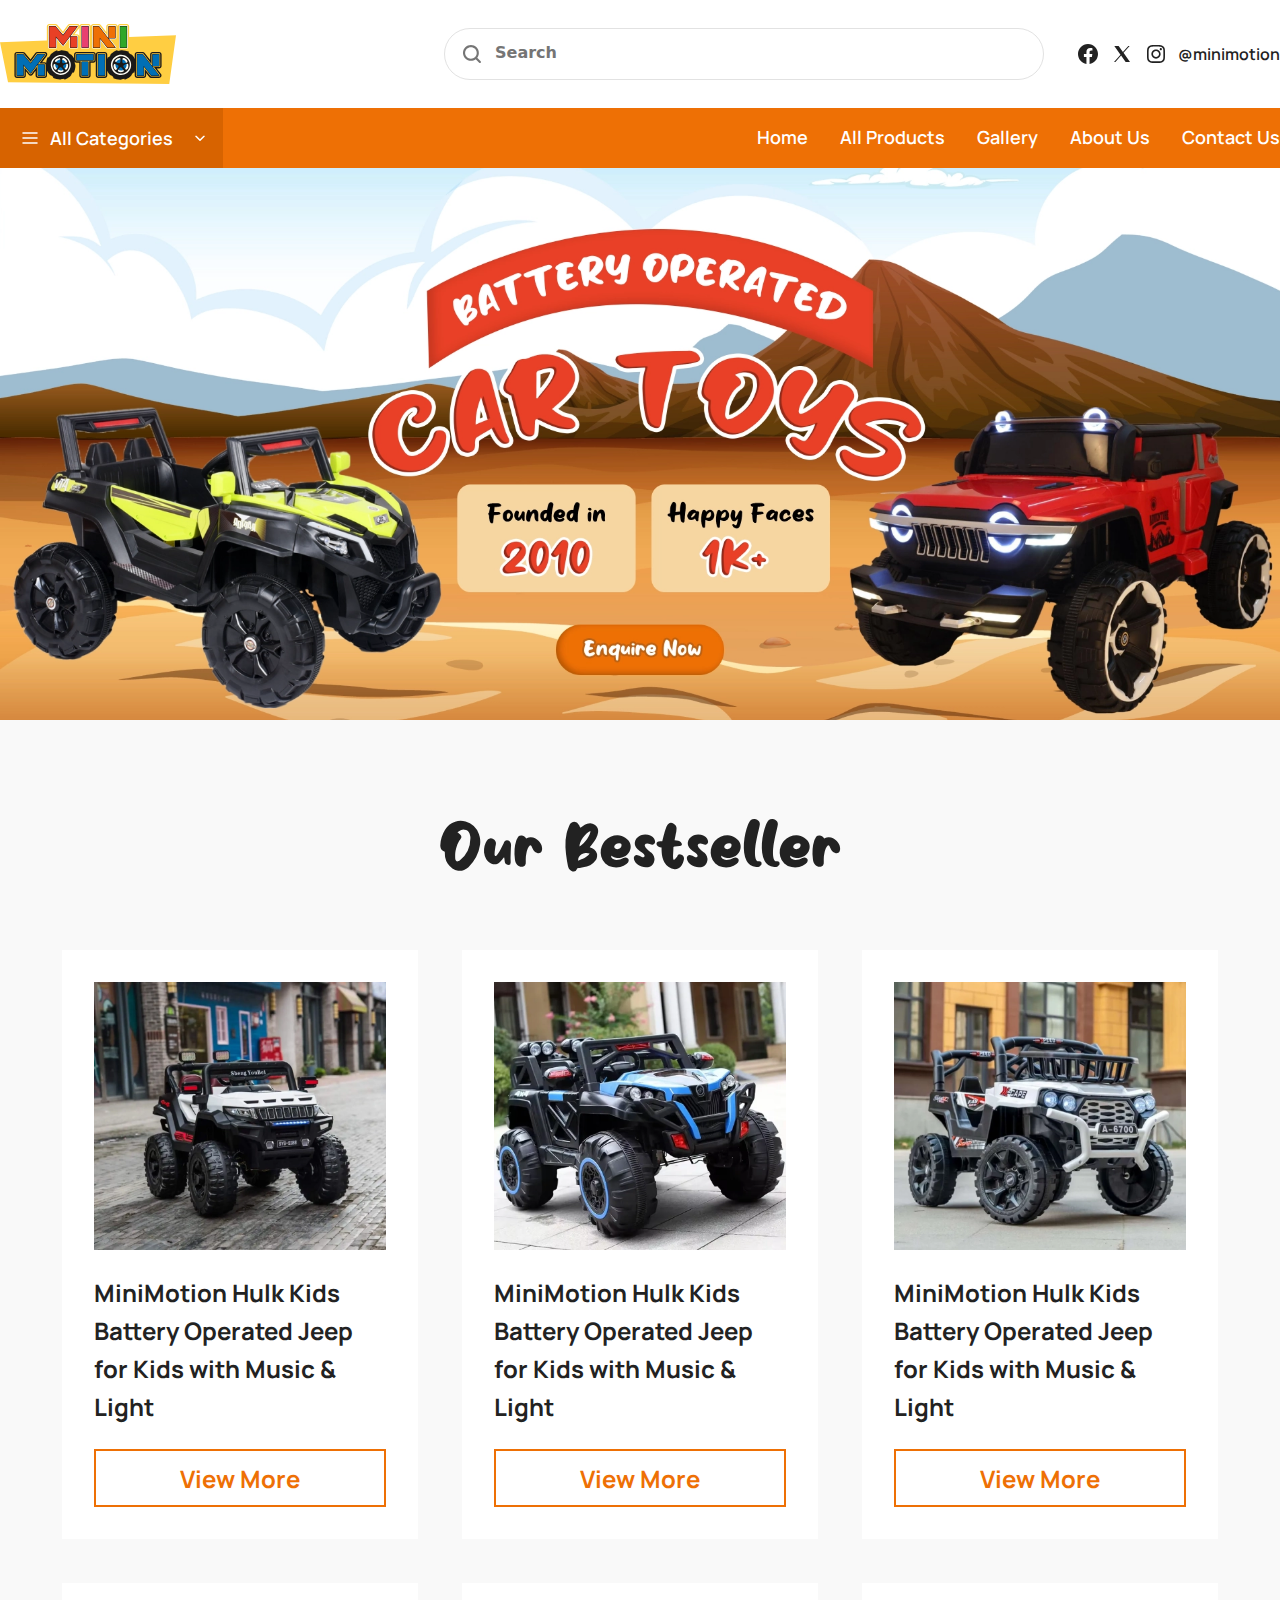
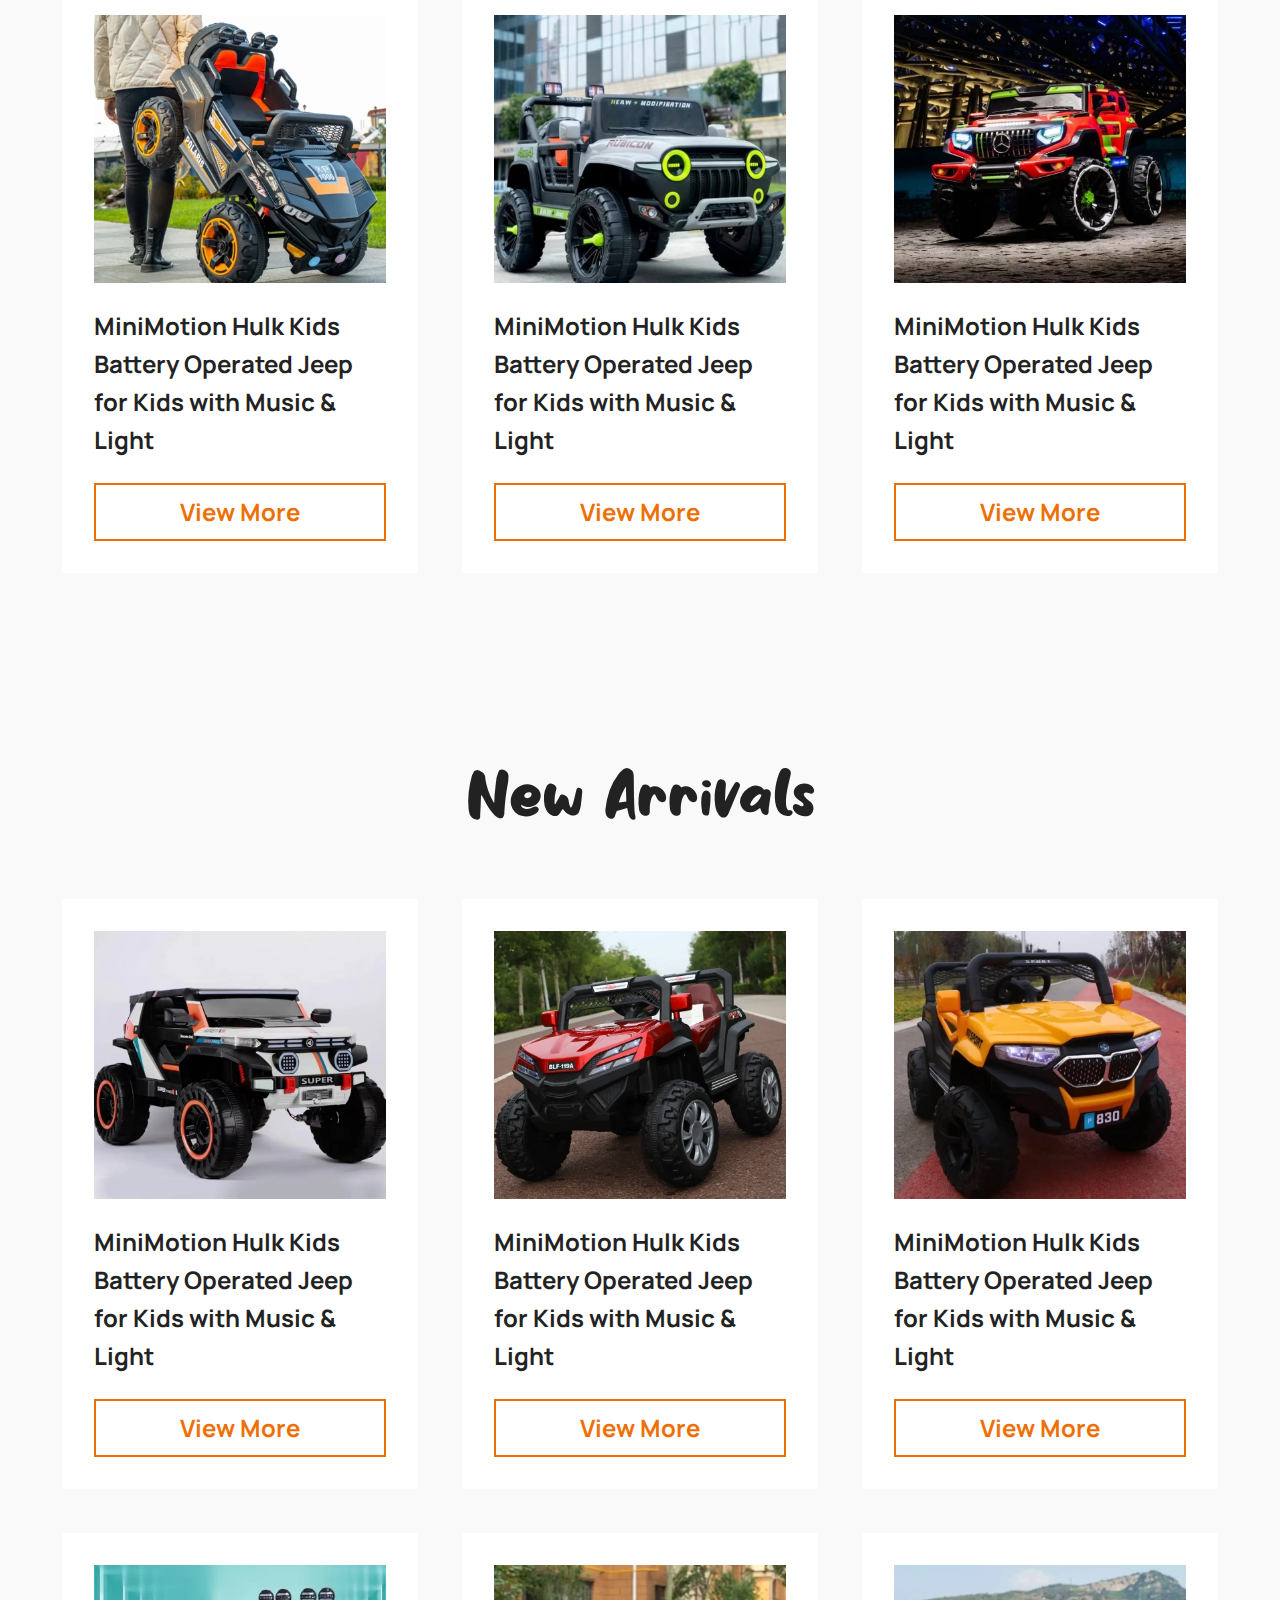
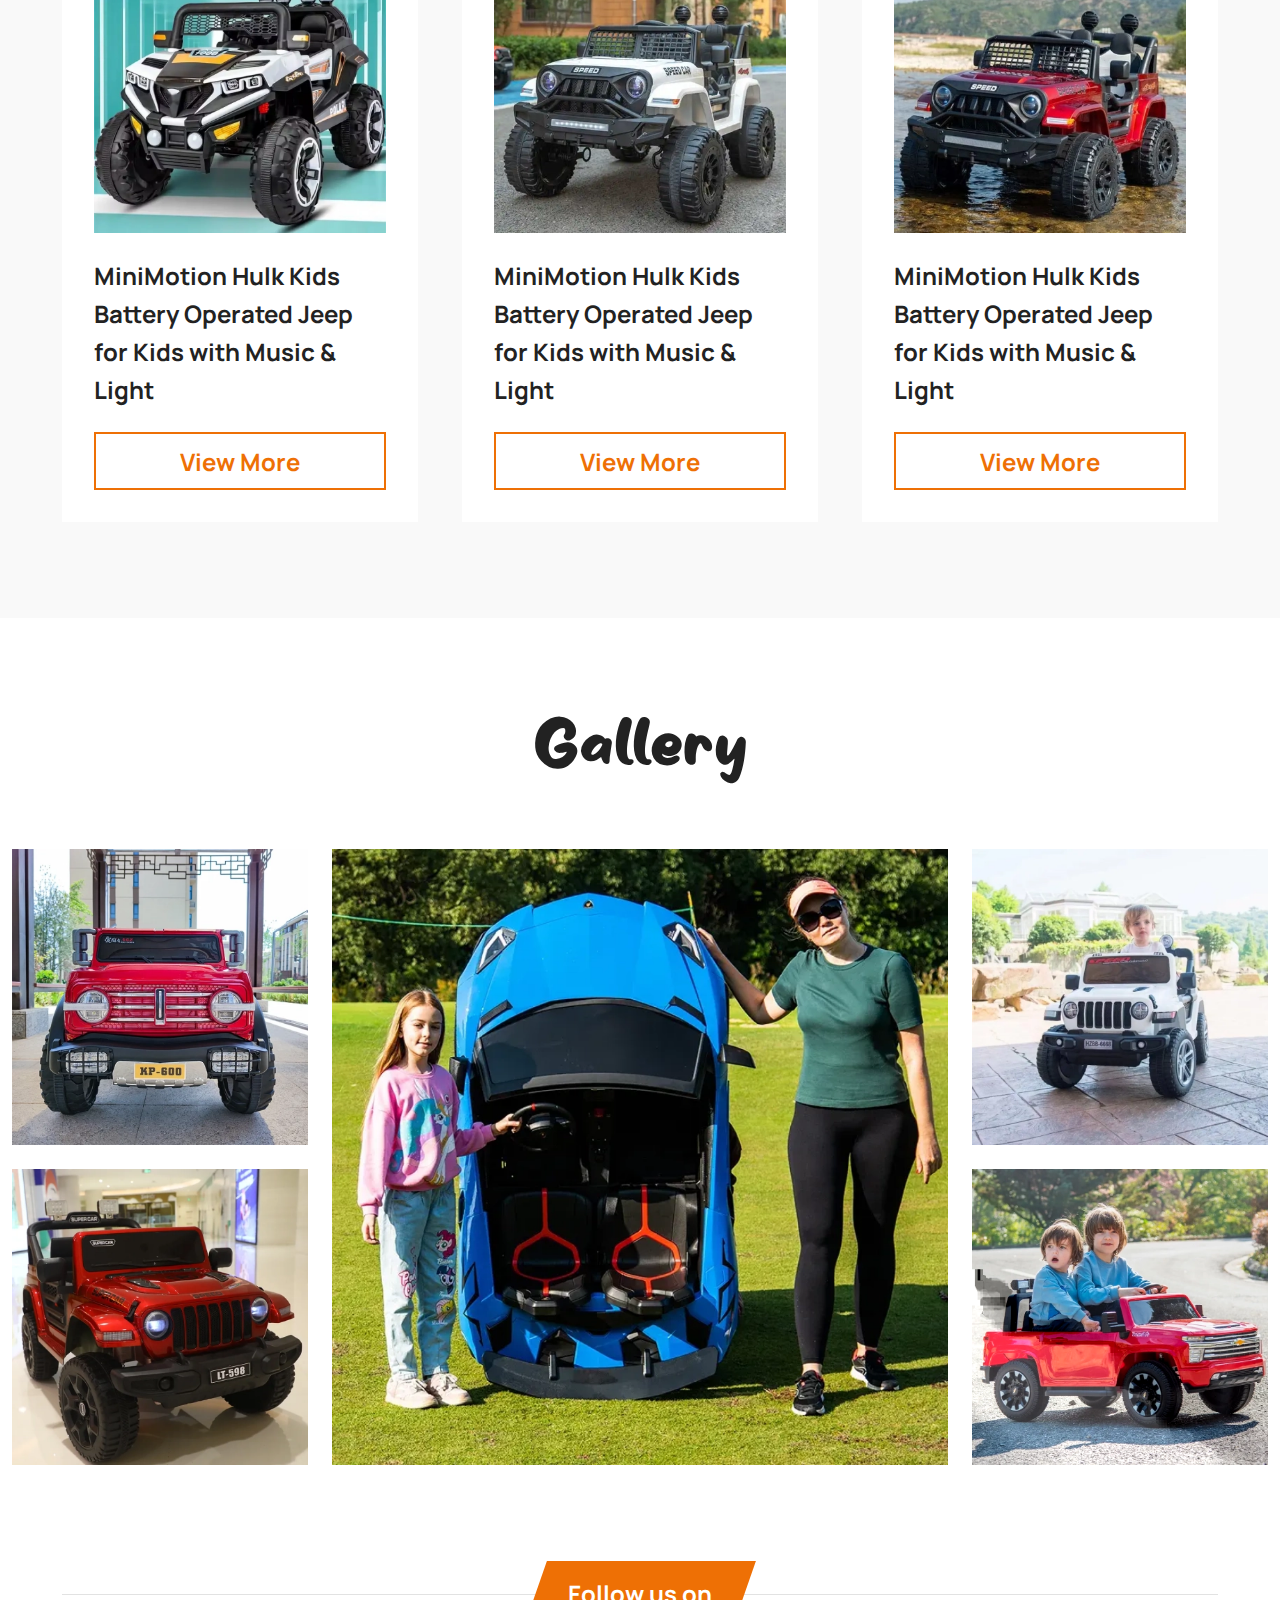
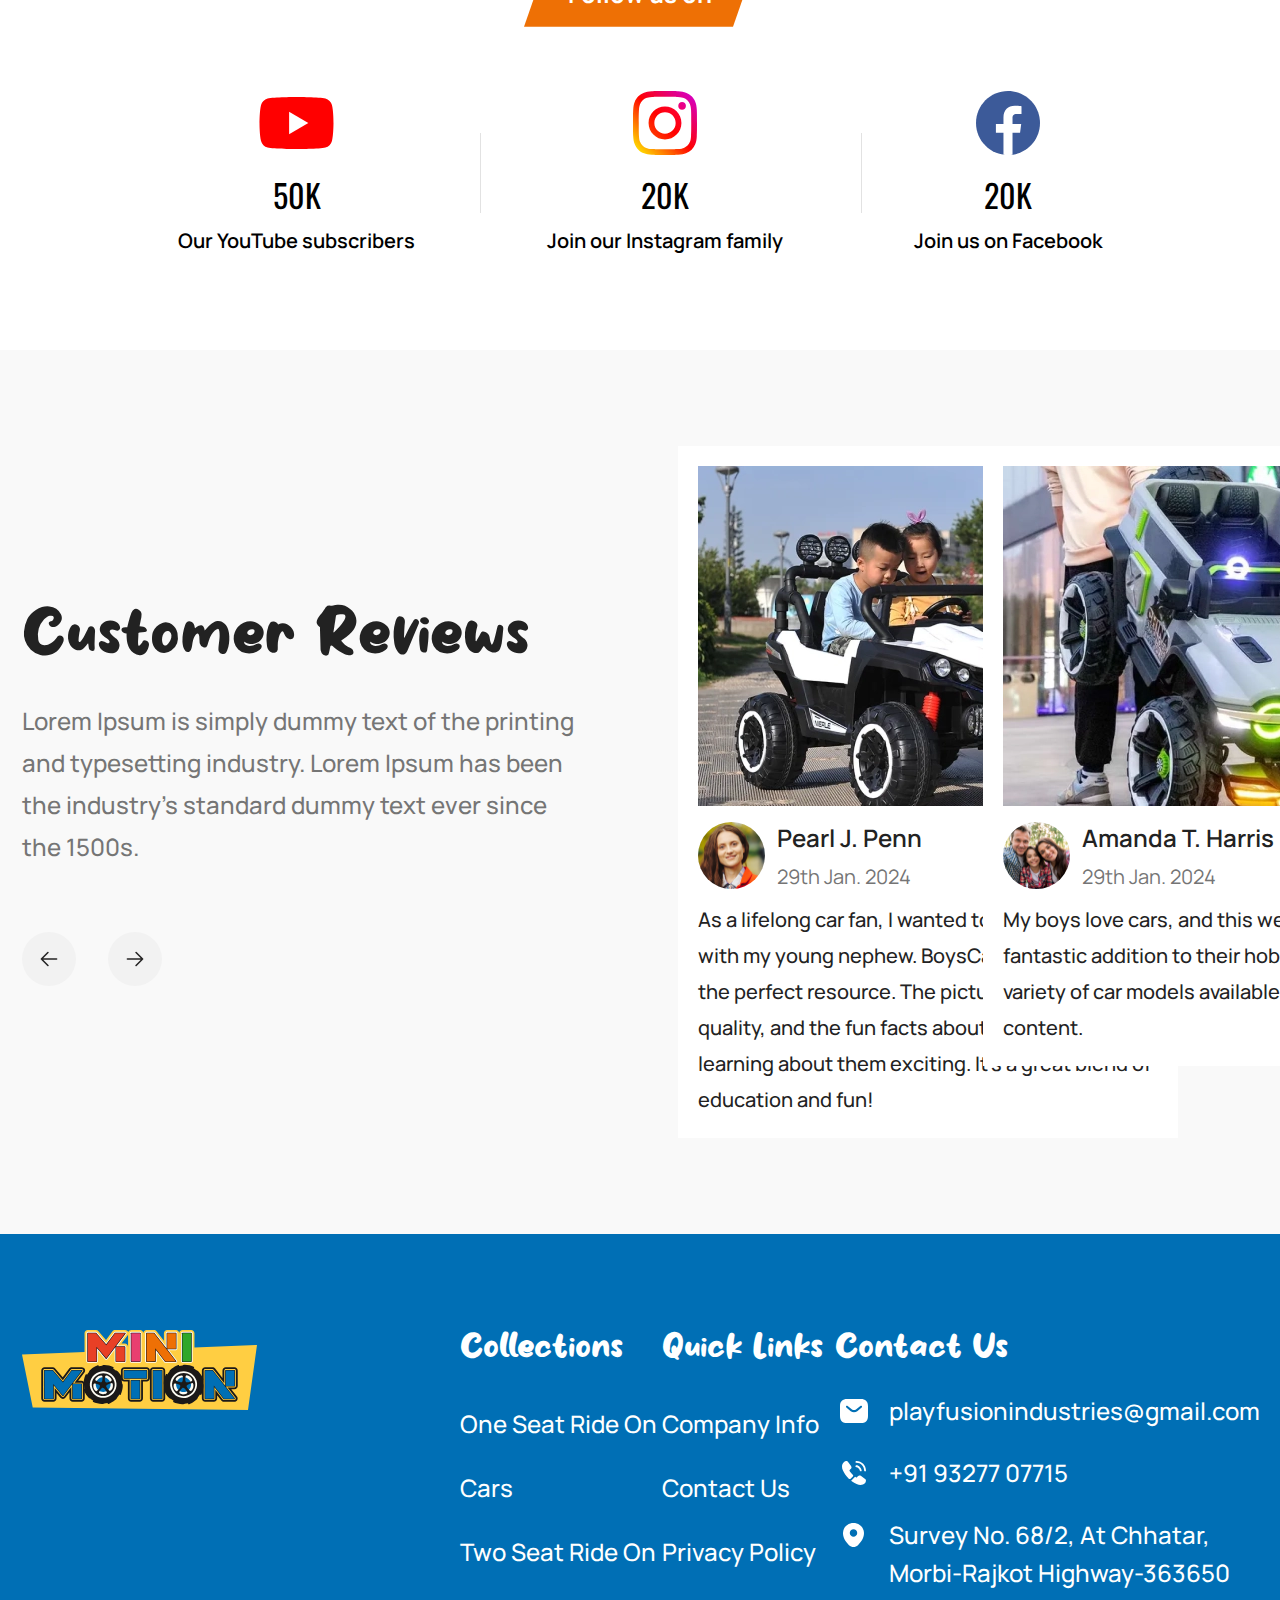
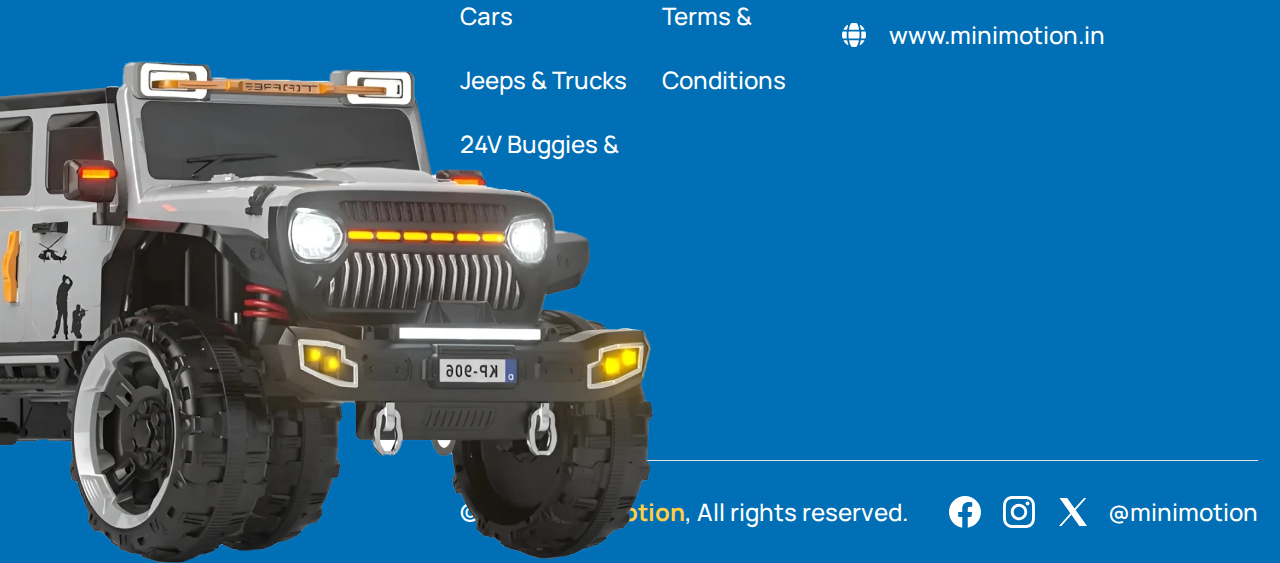
==== commit 4f99afd7: "footer design done" ====
--- a/html/index.html
+++ b/html/index.html
@@ -34,7 +34,7 @@
                             <div class="social_box">
                                 <ul>
                                     <li class="icon"><a href="#"><img src="images/dark-facebook-icon.svg" alt="icon"></a></li>
-                                    <li class="icon"><a href="#"><img src="images/darrk-meta-icon.svg" alt="icon"></a></li>
+                                    <li class="icon"><a href="#"><img src="images/dark-twitter-icon.svg" alt="icon"></a></li>
                                     <li class="icon"><a href="#"><img src="images/dark-instagram-icon.svg" alt="icon"></a></li>
                                     <li class="text"><a href="#">@minimotion</a></li>
                                 </ul>
@@ -368,7 +368,103 @@
             </div>
 
             <footer class="footer">
-
+                <div class="container">
+                    <div class="footer_wrapper">
+                        <div class="left_part">
+                            <div class="logo_block">
+                                <a href="#"><img src="images/minimotion-sub-logo.svg" alt="logo"></a>
+                            </div>
+                        </div>
+                        <div class="right_part">
+                            <div class="top_wrap">
+                                <div class="link_wrap">
+                                    <h6 class="title">Collections</h6>
+                                    <ul>
+                                        <li><a href="#" class="link">One Seat Ride On Cars</a></li>
+                                        <li><a href="#" class="link">Two Seat Ride On Cars</a></li>
+                                        <li><a href="#" class="link">Jeeps & Trucks</a></li>
+                                        <li><a href="#" class="link">24V Buggies & UTVs</a></li>
+                                    </ul>
+                                </div>
+                                <div class="link_wrap">
+                                    <h6 class="title">Quick Links</h6>
+                                    <ul>
+                                        <li><a href="#" class="link">Company Info</a></li>
+                                        <li><a href="#" class="link">Contact Us</a></li>
+                                        <li><a href="#" class="link">Privacy Policy</a></li>
+                                        <li><a href="#" class="link">Terms & Conditions</a></li>
+                                    </ul>
+                                </div>
+                                <div class="link_wrap contact_wrap">
+                                    <h6 class="title">Contact Us</h6>
+                                    <ul>
+                                        <li>
+                                            <a href="mailto:playfusionindustries@gmail.com" class="link">
+                                                <i>
+                                                    <svg width="38" height="38" viewBox="0 0 38 38" fill="none" xmlns="http://www.w3.org/2000/svg">
+                                                        <path d="M26 7H12C7.8 7 5 9.11765 5 14.0588V23.9412C5 28.8824 7.8 31 12 31H26C30.2 31 33 28.8824 33 23.9412V14.0588C33 9.11765 30.2 7 26 7ZM26.658 15.5976L22.276 19.1271C21.352 19.8753 20.176 20.2424 19 20.2424C17.824 20.2424 16.634 19.8753 15.724 19.1271L11.342 15.5976C10.894 15.2306 10.824 14.5529 11.174 14.1012C11.538 13.6494 12.196 13.5647 12.644 13.9318L17.026 17.4612C18.09 18.3224 19.896 18.3224 20.96 17.4612L25.342 13.9318C25.79 13.5647 26.462 13.6353 26.812 14.1012C27.176 14.5529 27.106 15.2306 26.658 15.5976Z" fill="white"/>
+                                                    </svg>
+                                                </i>
+                                                playfusionindustries@gmail.com
+                                            </a>
+                                        </li>
+                                        <li>
+                                            <a href="tel:+91 93277 07715" class="link">
+                                                <i>
+                                                    <svg width="38" height="38" viewBox="0 0 38 38" fill="none" xmlns="http://www.w3.org/2000/svg">
+                                                        <path d="M25.744 17.5001C25.228 17.5001 24.82 17.0801 24.82 16.5761C24.82 16.1321 24.376 15.2081 23.632 14.4041C22.9 13.6241 22.096 13.1681 21.424 13.1681C20.908 13.1681 20.5 12.7481 20.5 12.2441C20.5 11.7401 20.92 11.3201 21.424 11.3201C22.624 11.3201 23.884 11.9681 24.988 13.1321C26.02 14.2241 26.68 15.5801 26.68 16.5641C26.68 17.0801 26.26 17.5001 25.744 17.5001Z" fill="white"/>
+                                                        <path d="M30.0757 17.5C29.5597 17.5 29.1517 17.08 29.1517 16.576C29.1517 12.316 25.6837 8.86 21.4357 8.86C20.9197 8.86 20.5117 8.44 20.5117 7.936C20.5117 7.432 20.9197 7 21.4237 7C26.7037 7 30.9997 11.296 30.9997 16.576C30.9997 17.08 30.5797 17.5 30.0757 17.5Z" fill="white"/>
+                                                        <path d="M17.86 22.54L15.64 24.76C15.172 25.228 14.428 25.228 13.948 24.772C13.816 24.64 13.684 24.52 13.552 24.388C12.316 23.14 11.2 21.832 10.204 20.464C9.22 19.096 8.428 17.728 7.852 16.372C7.288 15.004 7 13.696 7 12.448C7 11.632 7.144 10.852 7.432 10.132C7.72 9.4 8.176 8.728 8.812 8.128C9.57999 7.372 10.42 7 11.308 7C11.644 7 11.98 7.072 12.28 7.216C12.592 7.36 12.868 7.576 13.084 7.888L15.868 11.812C16.084 12.112 16.24 12.388 16.348 12.652C16.456 12.904 16.516 13.156 16.516 13.384C16.516 13.672 16.432 13.96 16.264 14.236C16.108 14.512 15.88 14.8 15.592 15.088L14.68 16.036C14.548 16.168 14.488 16.324 14.488 16.516C14.488 16.612 14.5 16.696 14.524 16.792C14.56 16.888 14.596 16.96 14.62 17.032C14.836 17.428 15.208 17.944 15.736 18.568C16.276 19.192 16.852 19.828 17.476 20.464C17.596 20.584 17.728 20.704 17.848 20.824C18.328 21.292 18.34 22.06 17.86 22.54Z" fill="white"/>
+                                                        <path d="M30.9641 26.596C30.9641 26.932 30.9041 27.28 30.7841 27.616C30.7481 27.712 30.7121 27.808 30.6641 27.904C30.4601 28.336 30.1961 28.744 29.8481 29.128C29.2601 29.776 28.6121 30.244 27.8801 30.544C27.8681 30.544 27.8561 30.556 27.8441 30.556C27.1361 30.844 26.3681 31 25.5401 31C24.3161 31 23.0081 30.712 21.6281 30.124C20.2481 29.536 18.8681 28.744 17.5001 27.748C17.0321 27.4 16.5641 27.052 16.1201 26.68L20.0441 22.756C20.3801 23.008 20.6801 23.2 20.9321 23.332C20.9921 23.356 21.0641 23.392 21.1481 23.428C21.2441 23.464 21.3401 23.476 21.4481 23.476C21.6521 23.476 21.8081 23.404 21.9401 23.272L22.8521 22.372C23.1521 22.072 23.4401 21.844 23.7161 21.7C23.9921 21.532 24.2681 21.448 24.5681 21.448C24.7961 21.448 25.0361 21.496 25.3001 21.604C25.5641 21.712 25.8401 21.868 26.1401 22.072L30.1121 24.892C30.4241 25.108 30.6401 25.36 30.7721 25.66C30.8921 25.96 30.9641 26.26 30.9641 26.596Z" fill="white"/>
+                                                    </svg>
+                                                </i>
+                                                +91 93277 07715
+                                            </a>
+                                        </li>
+                                        <li>
+                                            <span class="link location_text">
+                                                <i>
+                                                    <svg width="38" height="38" viewBox="0 0 38 38" fill="none" xmlns="http://www.w3.org/2000/svg">
+                                                        <path d="M28.7043 14.8439C27.462 9.43512 22.6941 7 18.5059 7C18.5059 7 18.5059 7 18.4941 7C14.3177 7 9.53801 9.42341 8.29575 14.8322C6.91152 20.8732 10.6501 25.9893 14.0338 29.2088C15.2879 30.4029 16.8969 31 18.5059 31C20.1149 31 21.724 30.4029 22.9662 29.2088C26.3499 25.9893 30.0885 20.8849 28.7043 14.8439ZM18.5059 20.7093C16.4473 20.7093 14.7791 19.0585 14.7791 17.0215C14.7791 14.9844 16.4473 13.3337 18.5059 13.3337C20.5645 13.3337 22.2327 14.9844 22.2327 17.0215C22.2327 19.0585 20.5645 20.7093 18.5059 20.7093Z" fill="white"/>
+                                                    </svg>
+                                                </i>
+                                                Survey No. 68/2, At Chhatar, Morbi-Rajkot Highway-363650
+                                            </span>
+                                        </li>
+                                        <li>
+                                            <a href="#" class="link">
+                                                <i>
+                                                    <svg width="38" height="38" viewBox="0 0 38 38" fill="none" xmlns="http://www.w3.org/2000/svg">
+                                                        <path fill-rule="evenodd" clip-rule="evenodd" d="M7.01459 19.6496C7.07154 20.5256 7.16733 21.2185 7.40878 22.1122C7.47427 22.3546 7.68662 22.5172 7.93776 22.5172H11.304C11.6308 22.5172 11.8828 22.2377 11.849 21.9127C11.6503 19.9979 11.629 18.0064 11.7873 16.0749C11.8136 15.7539 11.5633 15.4822 11.2412 15.4822H7.93781C7.68672 15.4822 7.47433 15.6449 7.40883 15.8873C7.24592 16.4907 7.12833 17.1125 7.06293 17.7488C7.00411 18.3197 6.99754 18.6905 7.00062 19.2542L7.01459 19.6496ZM12.1475 13.2772C12.369 12.036 12.6662 10.8479 13.0325 9.73847C13.1962 9.24244 12.6309 8.81905 12.201 9.11572C10.7669 10.1052 9.5572 11.3984 8.66673 12.9017C8.44974 13.268 8.71246 13.7289 9.1382 13.7289H11.6081C11.876 13.7289 12.1005 13.541 12.1475 13.2772ZM24.0278 13.0745C23.6216 11.0249 22.9935 9.15728 22.1745 7.61194C22.0984 7.46838 21.9773 7.37426 21.8193 7.33598C19.9694 6.88782 18.0247 6.88819 16.1761 7.33598C16.0182 7.37426 15.8971 7.46833 15.8209 7.61194C15.002 9.15733 14.3739 11.0249 13.9677 13.0745C13.9002 13.415 14.158 13.7289 14.5052 13.7289H23.4903C23.8375 13.7289 24.0953 13.415 24.0278 13.0745ZM26.3873 13.7289H28.8573C29.2831 13.7289 29.5457 13.2681 29.3288 12.9018C28.4383 11.3982 27.2285 10.1046 25.7943 9.11536C25.3644 8.81879 24.7991 9.24218 24.9629 9.73815C25.3292 10.8477 25.6264 12.0359 25.8479 13.2773C25.895 13.541 26.1195 13.7289 26.3873 13.7289ZM26.6915 22.5173H30.0578C30.3089 22.5173 30.5213 22.3547 30.5868 22.1122C30.7497 21.5092 30.8673 20.8873 30.9326 20.2507C30.9964 19.627 30.9948 19.3414 30.9948 18.7212C30.9948 18.4728 30.9546 17.9628 30.9326 17.7488C30.8672 17.1125 30.7496 16.4907 30.5867 15.8873C30.5212 15.6449 30.3088 15.4822 30.0577 15.4822H26.7543C26.4323 15.4822 26.182 15.7539 26.2083 16.0749C26.3666 18.0065 26.3452 19.9979 26.1465 21.9127C26.1128 22.2378 26.3647 22.5173 26.6915 22.5173ZM25.7206 24.7083C25.4585 25.9852 25.101 27.2627 24.6461 28.4541C24.4579 28.9469 25.0095 29.3956 25.4536 29.1109C27.0374 28.096 28.3678 26.719 29.3284 25.0978C29.5455 24.7315 29.2828 24.2705 28.857 24.2705H26.2574C25.9944 24.2706 25.7735 24.4508 25.7206 24.7083ZM13.3493 28.4539C12.8944 27.2624 12.537 25.9852 12.2749 24.7083C12.222 24.4508 12.001 24.2706 11.7382 24.2706H9.13851C8.71272 24.2706 8.45006 24.7315 8.6671 25.0978C9.6277 26.7189 10.958 28.0956 12.5418 29.1107C12.9859 29.3953 13.5375 28.9467 13.3493 28.4539ZM23.3374 24.2706H14.6582C14.3045 24.2706 14.0452 24.5959 14.124 24.9407C14.6169 27.0951 15.3589 29.0176 16.3038 30.5244C16.387 30.6571 16.5079 30.7403 16.6615 30.7708C18.2038 31.0763 19.7904 31.0765 21.334 30.7708C21.4876 30.7403 21.6085 30.6571 21.6917 30.5244C22.6366 29.0176 23.3787 27.0955 23.8715 24.9407C23.9504 24.5959 23.691 24.2706 23.3374 24.2706ZM13.436 18.6484C13.436 19.7981 13.5037 20.9323 13.6306 22.0321C13.6627 22.31 13.8952 22.5173 14.1749 22.5173H23.8206C24.1003 22.5173 24.3329 22.31 24.3649 22.0321C24.5954 20.0349 24.6219 17.9934 24.4402 15.9809C24.4146 15.6976 24.179 15.4823 23.8945 15.4823H14.101C13.8165 15.4823 13.5809 15.6976 13.5553 15.9809C13.4764 16.8546 13.436 17.7468 13.436 18.6484Z" fill="white"/>
+                                                    </svg>
+                                                </i>
+                                                www.minimotion.in
+                                            </a>
+                                        </li>
+                                    </ul>
+                                </div>
+                            </div>
+                            <div class="bottom_wrap">
+                                <div class="left_wrap">
+                                    <p>© 2024 <i>Mini Motion</i>, All rights reserved.</p>
+                                </div>
+                                <div class="social_box">
+                                    <ul>
+                                        <li class="icon"><a href="#"><img src="images/light-facebook-icon.svg" alt="icon"></a></li>
+                                        <li class="icon"><a href="#"><img src="images/light-instagram-icon.svg" alt="icon"></a></li>
+                                        <li class="icon"><a href="#"><img src="images/light-twitter-icon.svg" alt="icon"></a></li>
+                                        <li class="text"><a href="#">@minimotion</a></li>
+                                    </ul>
+                                </div>
+                            </div>
+                        </div>
+                    </div>
+                </div>
+                <div class="ftr_car_image">
+                    <div class="image_wrap">
+                        <img src="images/monstar-car.webp" alt="image">
+                    </div>
+                </div>
             </footer>
 
         </div>
--- a/html/css/style.css
+++ b/html/css/style.css
@@ -16,7 +16,7 @@
 	font-size: 16px;
 	color: #000000;
     font-style: normal;
-    background: #FFFFFF;
+    background-color: var(--primary-white);
 	margin: 0;
 	padding: 0;
 }
@@ -130,7 +130,6 @@
 	--primary-white: #FFFFFF;
 	--primary-black: #000000;
 	--text-gray: #757575;
-	--text-black: #222222;
 	--dark-orange-background: #D76300;
 	--light-white-background: #F9F9F9;
 	--light-yellow-background: #FACF68;
@@ -140,11 +139,15 @@
 	--light-border-color: #E2E2E2;
 	--light-bg-color: #F2F2F2;
 	--blue-footer-bg: #006FB5;
+	--copy-text-color: #FFCE42;
 	--box-shadow: 0px 0px 30px 0px #0000000D;
 
 	--light-orange-background: #EE7005;
 	--light-orange-text: #EE7005;
 	--light-orange-btn-border-color: #EE7005;
+
+	--text-black: #222222;
+	--svg-bg-black: #222222;
 }
 
 /*============ Container CSS Code: Start ============*/
@@ -199,7 +202,7 @@
 /* ********** Common CSS: End ********** */
 
 .header { position: fixed; top: 0; left: 0; z-index: 1111; width: 100%; transition: all ease-in-out 0.4s; }
-.top_header { background: var(--primary-white); padding: 24px 0; }
+.top_header { background-color: var(--primary-white); padding: 24px 0; }
 .top_header .top_inner_header { max-width: 1672px; margin: 0 auto; display: flex; align-items: center; justify-content: space-between; }
 .top_header .top_inner_header .logo_block { display: block; position: relative; }
 .top_header .top_inner_header .logo_block a { display: flex; max-width: 176px; }
@@ -217,20 +220,20 @@
 .top_header .top_inner_header .right_block .social_box ul .icon a img { width: 100%; height: auto; }
 .top_header .top_inner_header .right_block .social_box ul li a:hover { opacity: 0.7; }
 .top_header .top_inner_header .right_block .social_box ul .text a { display: flex; font-family: 'Manrope'; font-weight: 600; font-size: 16px; line-height: 1.5; color: var(--text-black); transition: all 0.4s ease-in-out; }
-.bottom_header { background: var(--light-orange-background); }
+.bottom_header { background-color: var(--light-orange-background); }
 .bottom_header .bottom_inner_header { max-width: 1672px; margin: 0 auto; display: flex; align-items: center; justify-content: space-between; }
 .bottom_header .bottom_inner_header .categoires { display: block; position: relative; }
-.bottom_header .bottom_inner_header .categoires .nice-select { position: relative; background: var(--dark-orange-background); border-radius: 0; border: none; height: auto; line-height: normal; padding: 18px 50px; -webkit-transition: all 0.4s ease-in-out; transition: all 0.4s ease-in-out; }
+.bottom_header .bottom_inner_header .categoires .nice-select { position: relative; background-color: var(--dark-orange-background); border-radius: 0; border: none; height: auto; line-height: normal; padding: 18px 50px; -webkit-transition: all 0.4s ease-in-out; transition: all 0.4s ease-in-out; }
 .bottom_header .bottom_inner_header .categoires .nice-select::after { border: none; margin-top: -1px; height: 6px; width: 10px; -webkit-transition: all 0.2s ease-in-out; transition: all 0.2s ease-in-out; right: 18px; background-image: url(../images/white-down-arrow.svg); background-size: cover; background-repeat: no-repeat; background-position: center center; transform: rotate(0) translate(0, -28%); transform-origin: center center; }
 .bottom_header .bottom_inner_header .categoires .nice-select.open:after { -webkit-transform: rotate(-135deg); -ms-transform: rotate(-135deg); transform: rotate(-180deg); }
 .bottom_header .bottom_inner_header .categoires .nice-select::before { content: ""; position: absolute; height: 24px; width: 24px; top: 50%; left: 18px; background-image: url(../images/white-three-line.svg); background-size: cover; background-repeat: no-repeat; background-position: center center; transform: translate(0, -50%); }
 .bottom_header .bottom_inner_header .categoires .nice-select .current { display: flex; font-family: 'Manrope'; font-weight: 600; font-size: 18px; line-height: 1.34; color: var(--primary-white); }
-.bottom_header .bottom_inner_header .categoires .nice-select .list { background: var(--primary-white); border-radius: 10px; box-shadow: var(--box-shadow); }
+.bottom_header .bottom_inner_header .categoires .nice-select .list { background-color: var(--primary-white); border-radius: 10px; box-shadow: var(--box-shadow); }
 .bottom_header .bottom_inner_header .categoires .nice-select .list .option { color: var(--primary-black); font-size: 16px; font-family: 'Manrope'; font-weight: 400; line-height: 1.22; min-height: auto; padding: 14px 50px; -webkit-transition: all 0.4s; transition: all 0.4s; }
 .bottom_header .bottom_inner_header .categoires .nice-select .list .option.selected { font-weight: 600; }
 .bottom_header .bottom_inner_header .categoires .nice-select .option:hover, 
 .bottom_header .bottom_inner_header .categoires .nice-select .option.focus, 
-.bottom_header .bottom_inner_header .categoires .nice-select .option.selected.focus { background: var(--light-white-background); }
+.bottom_header .bottom_inner_header .categoires .nice-select .option.selected.focus { background-color: var(--light-white-background); }
 .bottom_header .bottom_inner_header .navigation { position: relative; display: block; }
 .bottom_header .bottom_inner_header .navigation ul { display: flex; align-items: center; }
 .bottom_header .bottom_inner_header .navigation ul li { display: block; position: relative; }
@@ -244,25 +247,25 @@
 .home_banner_img img { width: 100%; height: 100%; object-fit: cover; position: absolute; left: 0; top: 0; display: none; }
 
 
-.bestseller_section { display: block; position: relative; padding: 96px 0; background: var(--light-white-background); }
+.bestseller_section { display: block; position: relative; padding: 96px 0; background-color: var(--light-white-background); }
 .section_title { margin-bottom: 64px; display: block; text-align: center; }
 .section_title h2 { font-family: 'Milky Honey'; font-weight: 400; font-size: 64px; line-height: 1.10; color: var(--text-black); }
 .listing_wrapper { display: block; position: relative; }
 .listing_wrapper .row { margin: 0 -22px; row-gap: 44px; }
 .listing_wrapper .row>* { padding: 0 22px; }
-.listing_wrapper .item_box { display: flex; flex-direction: column; transition: all 0.4s ease-in-out; background: var(--primary-white); padding: 32px; height: 100%; justify-content: space-between; }
+.listing_wrapper .item_box { display: flex; flex-direction: column; transition: all 0.4s ease-in-out; background-color: var(--primary-white); padding: 32px; height: 100%; justify-content: space-between; }
 .listing_wrapper .item_box:hover { box-shadow: var(--box-shadow); }
 .listing_wrapper .item_box .image { position: relative; width: 100%; display: flex; padding: 91.75% 0 0 0; }
 .listing_wrapper .item_box .image img { width: 100%; height: 100%; object-fit: cover; position: absolute; left: 0; top: 0; }
 .listing_wrapper .item_box .text { font-family: 'Manrope'; font-weight: 700; font-size: 24px; line-height: 1.58; color: var(--text-black); margin: 24px 0; }
 .listing_wrapper .item_box .primary_btn { display: flex; justify-content: center; align-items: center; padding: 0 10px; height: 58px; border: 2px solid var(--light-orange-btn-border-color); font-family: 'Manrope'; font-weight: 700; font-size: 24px; line-height: 1.58; color: var(--light-orange-text); transition: all 0.4s ease-in-out; margin-top: auto; }
-.listing_wrapper .item_box:hover .primary_btn { background: var(--light-orange-background); color: var(--primary-white); }
-
-
-.newarrival_section { display: block; position: relative; padding: 96px 0; background: var(--light-white-background); }
-
-
-.gallery_section { display: block; position: relative; padding: 96px 0; background: var(--primary-white); }
+.listing_wrapper .item_box:hover .primary_btn { background-color: var(--light-orange-background); color: var(--primary-white); }
+
+
+.newarrival_section { display: block; position: relative; padding: 96px 0; background-color: var(--light-white-background); }
+
+
+.gallery_section { display: block; position: relative; padding: 96px 0; background-color: var(--primary-white); }
 .gallery_wrapper { max-width: 1796px; margin: 0 auto 96px auto; padding: 0 12px; }
 .gallery_rowwrap { display: block; position: relative; }
 .gallery_rowwrap .row { margin: 0 -12px; row-gap: 24px; }
@@ -282,7 +285,7 @@
 .follow_us_wrapper { max-width: 1552px; margin: 0 auto; position: relative; }
 .follow_us_wrapper .top_follow_box { position: relative; display: flex; justify-content: center; margin-bottom: 64px; }
 .follow_us_wrapper .top_follow_box::before { content: ""; position: absolute; top: 50%; left: 0; width: 100%; border-top: 1px solid var(--light-border-color); }
-.follow_us_wrapper .top_follow_box .follow { display: flex; justify-content: center; align-items: center; background: var(--light-orange-background); height: 66px; padding: 0 44px; font-family: 'Manrope'; font-weight: 700; font-size: 24px; line-height: 1.58; color: var(--primary-white); z-index: 1; clip-path: polygon(0% 100%, 23px 0%, 100% 0%, calc(100% - 23px) 100%); }
+.follow_us_wrapper .top_follow_box .follow { display: flex; justify-content: center; align-items: center; background-color: var(--light-orange-background); height: 66px; padding: 0 44px; font-family: 'Manrope'; font-weight: 700; font-size: 24px; line-height: 1.58; color: var(--primary-white); z-index: 1; clip-path: polygon(0% 100%, 23px 0%, 100% 0%, calc(100% - 23px) 100%); }
 .follow_us_wrapper .bottom_follow_box { position: relative; max-width: 924px; margin: 0 auto; display: flex; align-items: center; justify-content: space-between; }
 .follow_us_wrapper .bottom_follow_box .follow_wrap { max-width: 240px; text-align: center; }
 .follow_us_wrapper .bottom_follow_box .follow_wrap .icon { display: flex; justify-content: center; max-width: 74px; margin: 0 auto; transition: all 0.4s ease-in-out; }
@@ -294,32 +297,31 @@
 .follow_us_wrapper .bottom_follow_box .follow_wrap + .follow_wrap::after { content: ""; position: absolute; left: -28%; top: 50%; transform: translate(0, -50%); border-left: 1px solid var(--light-border-color); height: 80px; }
 
 
-.customer_review { position: relative; width: 100%; padding: 96px 0; background: var(--light-white-background); }
+.customer_review { position: relative; width: 100%; padding: 96px 0; background-color: var(--light-white-background); }
 .customer_review .container { max-width: 1744px; }
 .content_wrap { position: relative; width: 100%; display: flex; align-items: center; }
 .content_wrap .text_wrap { position: relative; margin: 0 96px 0 0; min-width: 560px; z-index: 3; }
 .content_wrap .text_wrap h2 { font-family: 'Milky Honey'; font-weight: 400; font-size: 64px; line-height: 1.20; color: var(--text-black); }
 .content_wrap .text_wrap p { font-family: 'Manrope'; font-weight: 500; font-size: 24px; line-height: 1.75; color: var(--text-gray); margin-top: 24px; }
 .content_wrap .text_wrap .review_swiper_arrows { display: flex; align-items: center; gap: 32px; margin-top: 64px; }
-.content_wrap .text_wrap .review_swiper_arrows .swiper-btn-prev { display: flex; align-items: center; justify-content: center; height: 54px; width: 54px; background: var(--light-bg-color); border-radius: 50%; transition: all 0.4s ease-in-out; }
-.content_wrap .text_wrap .review_swiper_arrows .swiper-btn-prev:hover { background: var(--light-orange-background); }
+.content_wrap .text_wrap .review_swiper_arrows .swiper-btn-prev { display: flex; align-items: center; justify-content: center; height: 54px; width: 54px; background-color: var(--light-bg-color); border-radius: 50%; transition: all 0.4s ease-in-out; }
+.content_wrap .text_wrap .review_swiper_arrows .swiper-btn-prev:hover { background-color: var(--light-orange-background); }
 .content_wrap .text_wrap .review_swiper_arrows .swiper-btn-prev i { display: flex; font-size: 0; height: 26px; width: 26px; }
 .content_wrap .text_wrap .review_swiper_arrows .swiper-btn-prev i svg { width: 100%; height: auto; }
 .content_wrap .text_wrap .review_swiper_arrows .swiper-btn-prev i svg path { transition: all 0.3s ease-in-out; }
 .content_wrap .text_wrap .review_swiper_arrows .swiper-btn-prev:hover i svg path { stroke: var(--primary-white); }
-.content_wrap .text_wrap .review_swiper_arrows .swiper-btn-next { display: flex; align-items: center; justify-content: center; height: 54px; width: 54px; background: var(--light-bg-color); border-radius: 50%; transition: all 0.4s ease-in-out; }
-.content_wrap .text_wrap .review_swiper_arrows .swiper-btn-next:hover { background: var(--light-orange-background); }
+.content_wrap .text_wrap .review_swiper_arrows .swiper-btn-next { display: flex; align-items: center; justify-content: center; height: 54px; width: 54px; background-color: var(--light-bg-color); border-radius: 50%; transition: all 0.4s ease-in-out; }
+.content_wrap .text_wrap .review_swiper_arrows .swiper-btn-next:hover { background-color: var(--light-orange-background); }
 .content_wrap .text_wrap .review_swiper_arrows .swiper-btn-next i { display: flex; font-size: 0; height: 26px; width: 26px; }
 .content_wrap .text_wrap .review_swiper_arrows .swiper-btn-next i svg { width: 100%; height: auto; }
 .content_wrap .text_wrap .review_swiper_arrows .swiper-btn-next i svg path { transition: all 0.3s ease-in-out; }
 .content_wrap .text_wrap .review_swiper_arrows .swiper-btn-next:hover i svg path { stroke: var(--primary-white); }
 .content_wrap .slider_wrap { position: relative; width: calc(100% - 560px - 96px); }
-.review_slider { overflow: visible !important; z-index: 2; }
-.review_slider:after { content: ''; position: absolute; top: -2px; bottom: -2px; width: 100vw; right: 100%; z-index: 2; background-color: #FFFFFF; }
+.review_slider:after { content: ''; position: absolute; top: -2px; bottom: -2px; width: 100vw; right: 100%; z-index: 2; background-color: var(--light-white-background); }
 .content_wrap .slider_wrap .slider_container { position: relative; width: 100%; }
-.review_slider { width: 100%; overflow: hidden; }
+.review_slider { width: 100%; overflow: visible !important; z-index: 2; position: relative; }
 .review_slider .swiper-slide { width: 500px; }
-.review_slider .review_card { position: relative; background: var(--primary-white); padding: 20px; width: 500px; }
+.review_slider .review_card { position: relative; background-color: var(--primary-white); padding: 20px; width: 500px; }
 .review_slider .review_card .image { position: relative; width: 100%; display: flex; padding: 73.915% 0 0 0; }
 .review_slider .review_card .image img { width: 100%; height: 100%; object-fit: cover; position: absolute; left: 0; top: 0; }
 .review_slider .review_card .person_profile { margin-top: 16px; display: flex; position: relative; width: 100%; }
@@ -328,4 +330,42 @@
 .review_slider .review_card .person_profile .profile { display: block; position: relative; margin-left: 12px; }
 .review_slider .review_card .person_profile .profile .name { display: flex; font-family: 'Manrope'; font-weight: 600; font-size: 24px; line-height: 1.37; color: var(--text-black); }
 .review_slider .review_card .person_profile .profile .date { font-family: 'Manrope'; font-weight: 400; font-size: 20px; line-height: 1.366; color: var(--text-gray); margin-top: 8px; }
-.review_slider .review_card .review_content { font-family: 'Manrope'; font-weight: 500; font-size: 20px; line-height: 1.8; color: var(--text-black); margin-top: 12px; }+.review_slider .review_card .review_content { font-family: 'Manrope'; font-weight: 500; font-size: 20px; line-height: 1.8; color: var(--text-black); margin-top: 12px; }
+
+
+.footer { display: block; position: relative; padding: 96px 0 32px 0; background-color: var(--blue-footer-bg); }
+.footer .container { max-width: 1716px; }
+.footer_wrapper { display: flex; justify-content: space-between; gap: 20px; align-items: flex-start; }
+.footer_wrapper .left_part { width: calc(100% - 64.534% - 20px); display: flex; }
+.footer_wrapper .left_part .logo_block { display: flex; max-width: 235px; }
+.footer_wrapper .left_part .logo_block img { width: 100%; height: auto; }
+.footer_wrapper .right_part { width: 64.534%; display: flex; flex-direction: column; }
+.footer_wrapper .right_part .top_wrap { display: flex; justify-content: space-between; margin-bottom: 220px; }
+.footer_wrapper .right_part .top_wrap .link_wrap { max-width: 423px; display: block; }
+.footer_wrapper .right_part .top_wrap .link_wrap .title { font-family: 'Milky Honey'; font-weight: 400; font-size: 34px; line-height: 1.10; color: var(--primary-white); }
+.footer_wrapper .right_part .top_wrap .link_wrap ul { display: block; margin-top: 24px; }
+.footer_wrapper .right_part .top_wrap .link_wrap ul li { display: flex; font-family: 'Manrope'; font-weight: 500; font-size: 24px; line-height: 2.67; color: var(--primary-white); }
+.footer_wrapper .right_part .top_wrap .link_wrap ul li .link { display: flex; font-family: 'Manrope'; font-weight: 500; font-size: 24px; line-height: 2.67; color: var(--primary-white); transition: all 0.4s ease-in-out; }
+.footer_wrapper .right_part .top_wrap .link_wrap ul li .link:hover { color: var(--text-black); }
+.footer_wrapper .right_part .top_wrap .contact_wrap ul li + li { margin-top: 24px; }
+.footer_wrapper .right_part .top_wrap .contact_wrap ul li .link { line-height: 1.58; }
+.footer_wrapper .right_part .top_wrap .contact_wrap ul li .link i { display: flex; height: 38px; width: 38px; font-size: 0; margin-right: 16px; }
+.footer_wrapper .right_part .top_wrap .contact_wrap ul li .link i svg { width: 100%; height: auto; }
+.footer_wrapper .right_part .top_wrap .contact_wrap ul li .link i svg path { transition: all 0.4s ease-in-out; }
+.footer_wrapper .right_part .top_wrap .contact_wrap ul li .link:hover i svg path { fill: var(--svg-bg-black); }
+.footer_wrapper .right_part .top_wrap .contact_wrap ul li .location_text i { min-width: 38px; }
+.footer_wrapper .right_part .bottom_wrap { padding-top: 32px; border-top: 1px solid var(--light-border-color); display: flex; justify-content: space-between; align-items: center; gap: 20px; }
+.footer_wrapper .right_part .bottom_wrap .left_wrap { display: block; position: relative; }
+.footer_wrapper .right_part .bottom_wrap .left_wrap p { font-family: 'Manrope'; font-weight: 500; font-size: 24px; line-height: 1.33; color: var(--primary-white); }
+.footer_wrapper .right_part .bottom_wrap .left_wrap p i { display: inline-flex; font-style: normal; font-weight: 700; color: var(--copy-text-color); }
+.footer_wrapper .right_part .bottom_wrap .social_box { display: block; position: relative; }
+.footer_wrapper .right_part .bottom_wrap .social_box ul { display: flex; align-items: center; }
+.footer_wrapper .right_part .bottom_wrap .social_box ul li { display: block; position: relative; }
+.footer_wrapper .right_part .bottom_wrap .social_box ul li + li { margin-left: 16px; }
+.footer_wrapper .right_part .bottom_wrap .social_box ul .icon a { display: flex; height: 38px; width: 38px; transition: all 0.4s ease-in-out; }
+.footer_wrapper .right_part .bottom_wrap .social_box ul .icon a img { width: 100%; height: auto; }
+.footer_wrapper .right_part .bottom_wrap .social_box ul li a:hover { opacity: 0.7; }
+.footer_wrapper .right_part .bottom_wrap .social_box ul .text a { display: flex; font-family: 'Manrope'; font-weight: 500; font-size: 24px; line-height: 1.58; color: var(--primary-white); transition: all 0.4s ease-in-out; }
+.footer .ftr_car_image { position: absolute; left: 0; bottom: 0; display: block; }
+.footer .ftr_car_image .image_wrap { max-width: 653px; display: flex; }
+.footer .ftr_car_image .image_wrap img { width: 100%; height: auto; object-fit: cover; }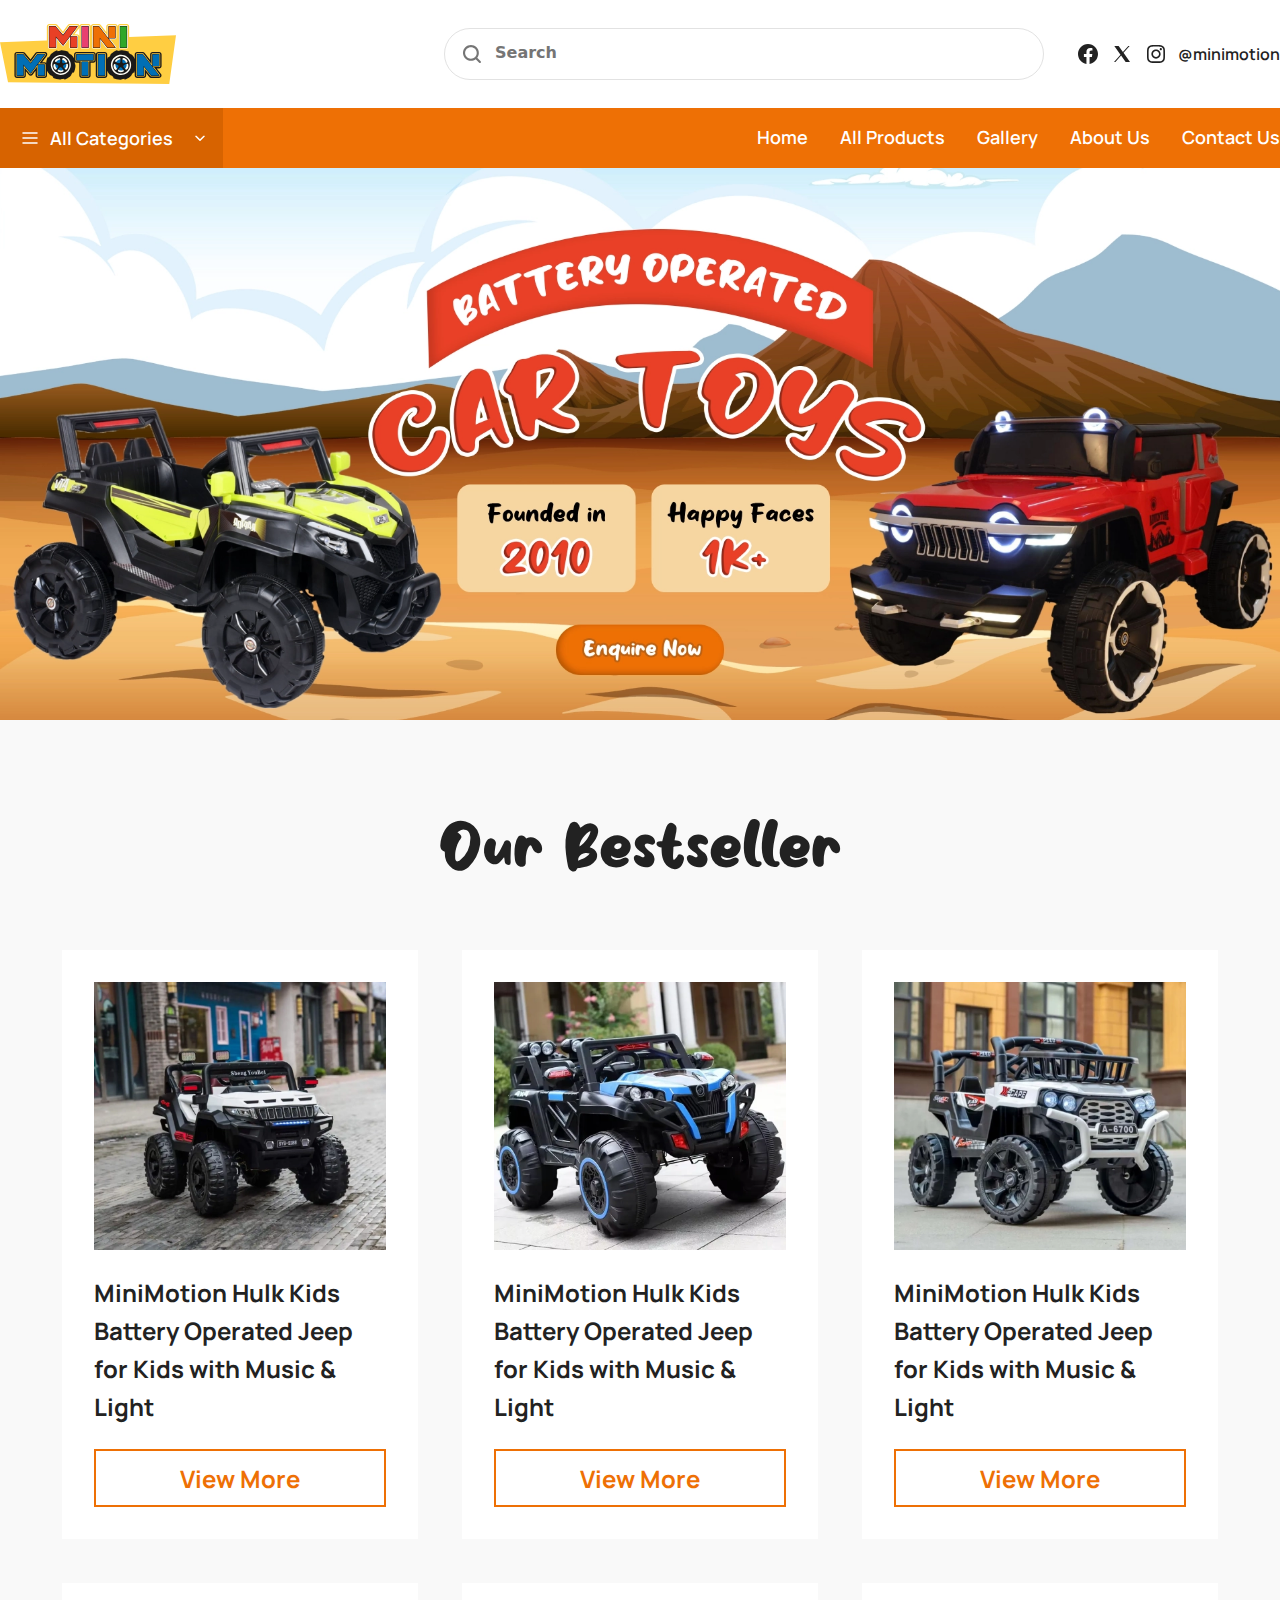
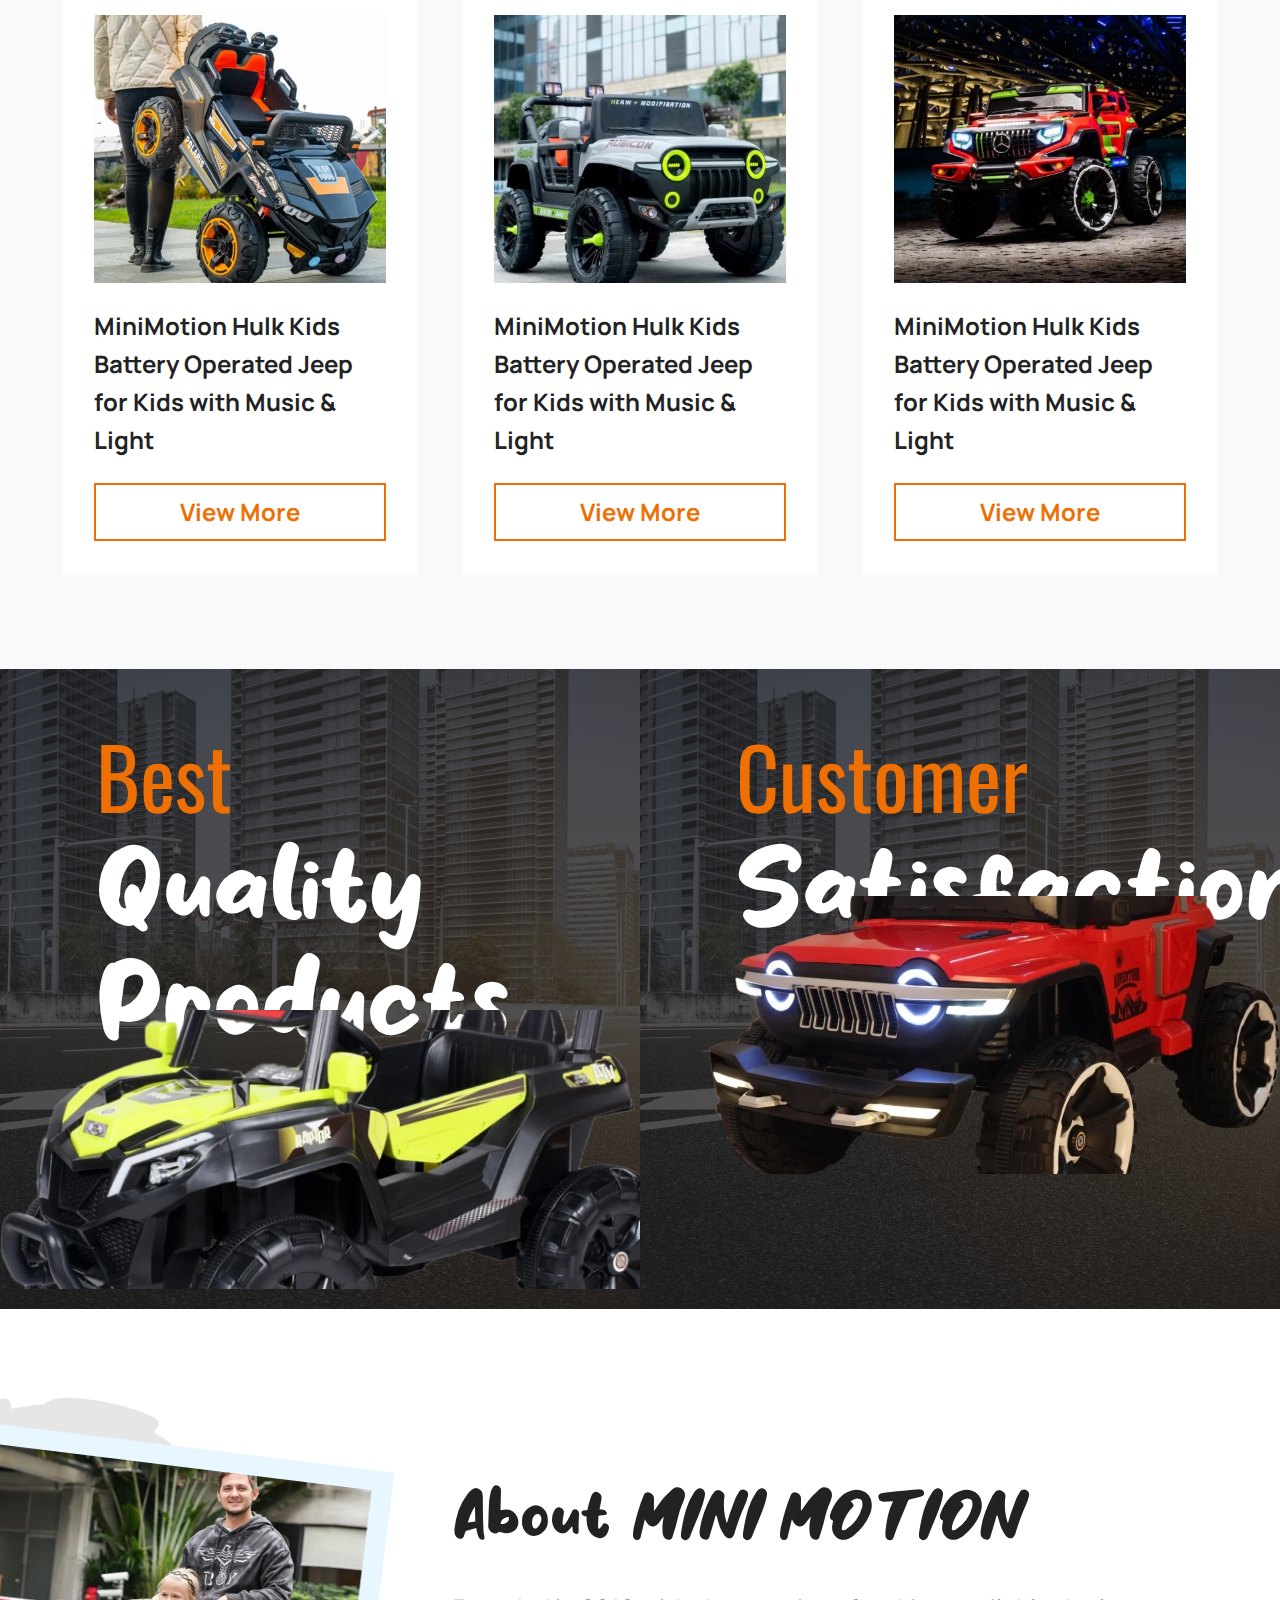
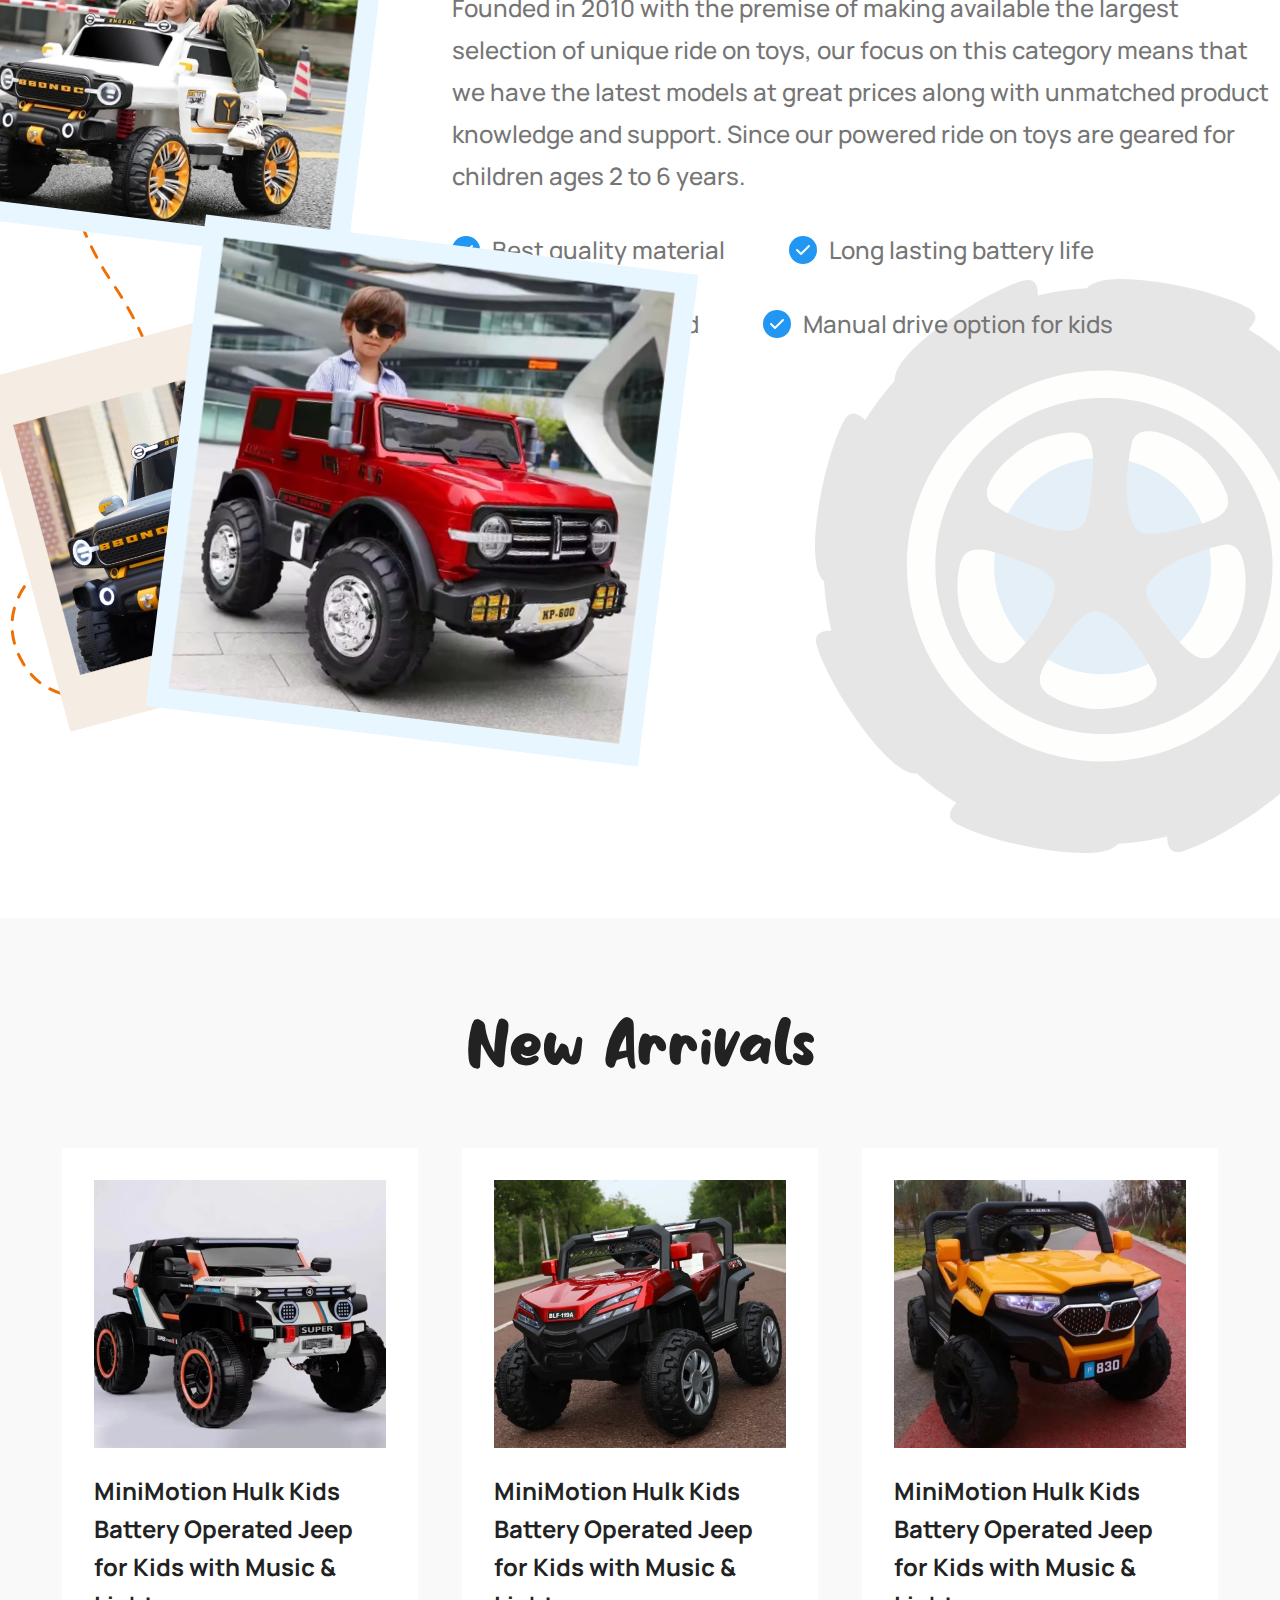
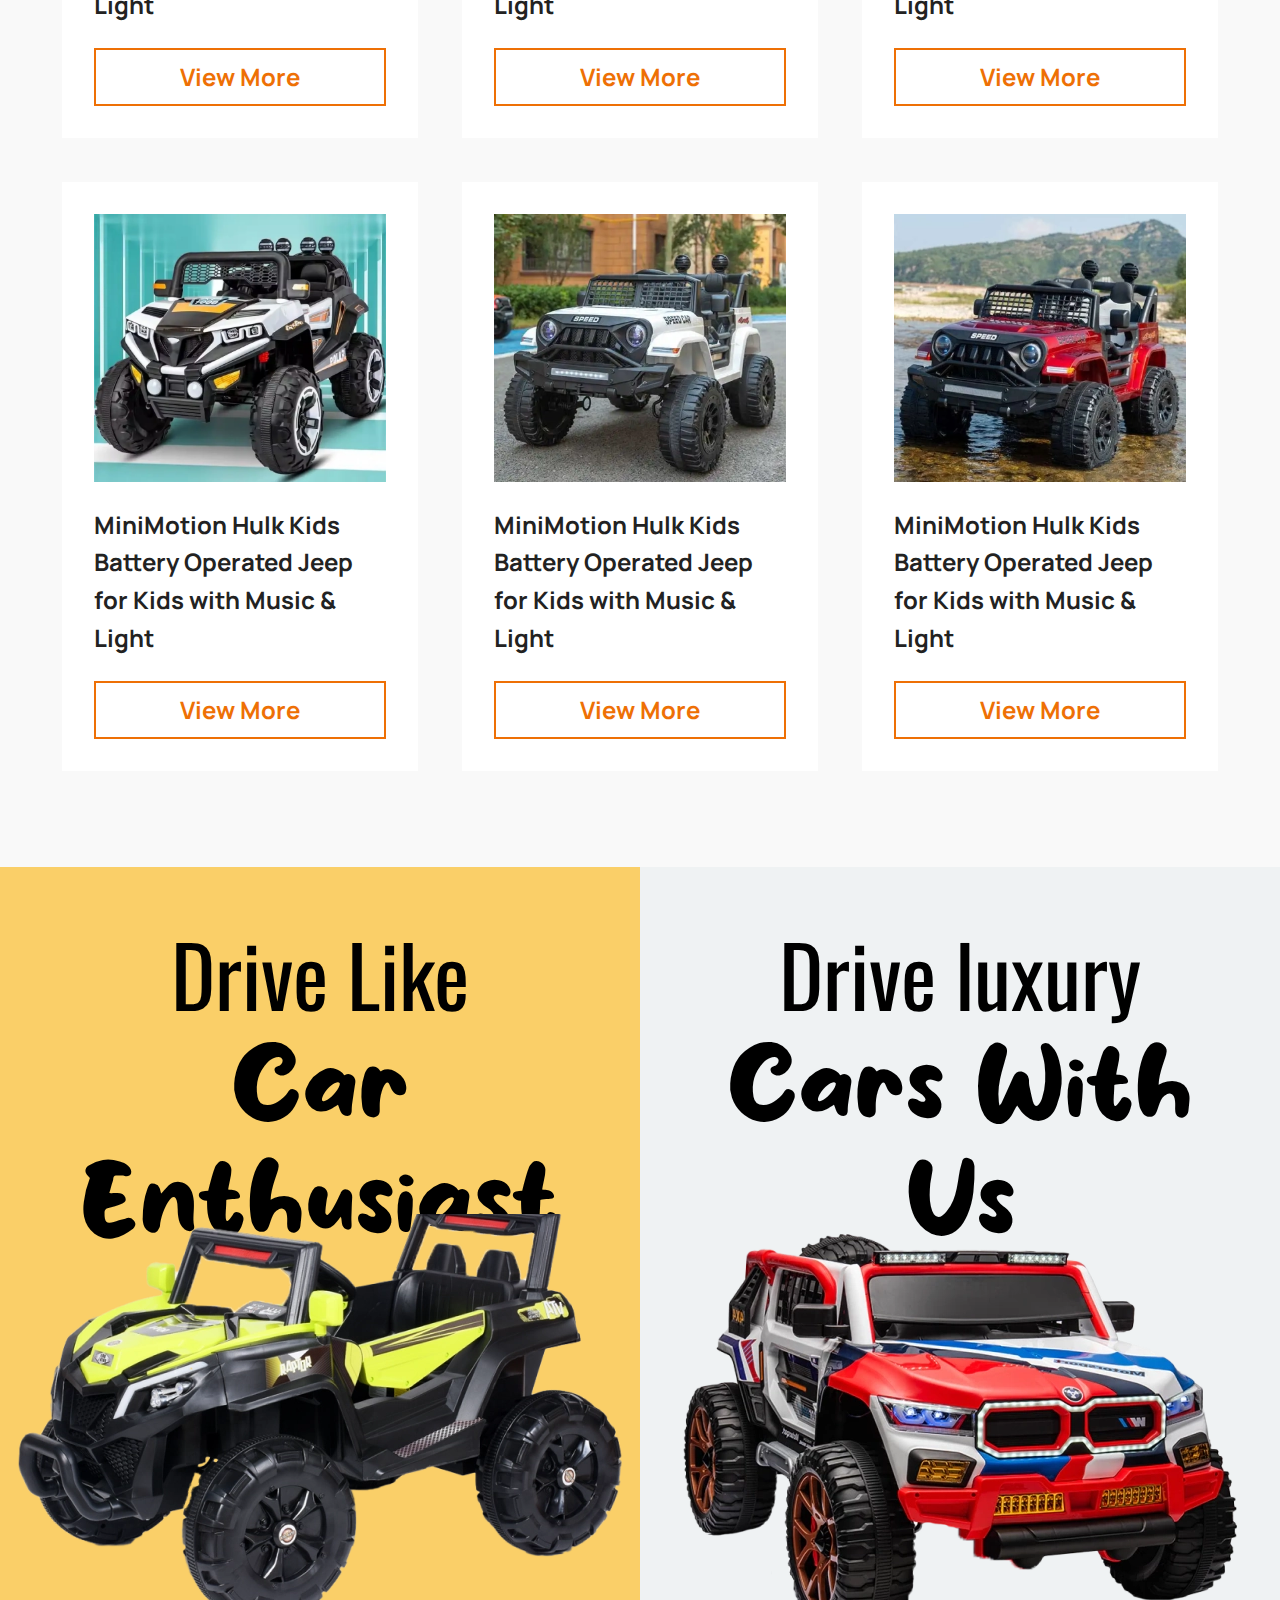
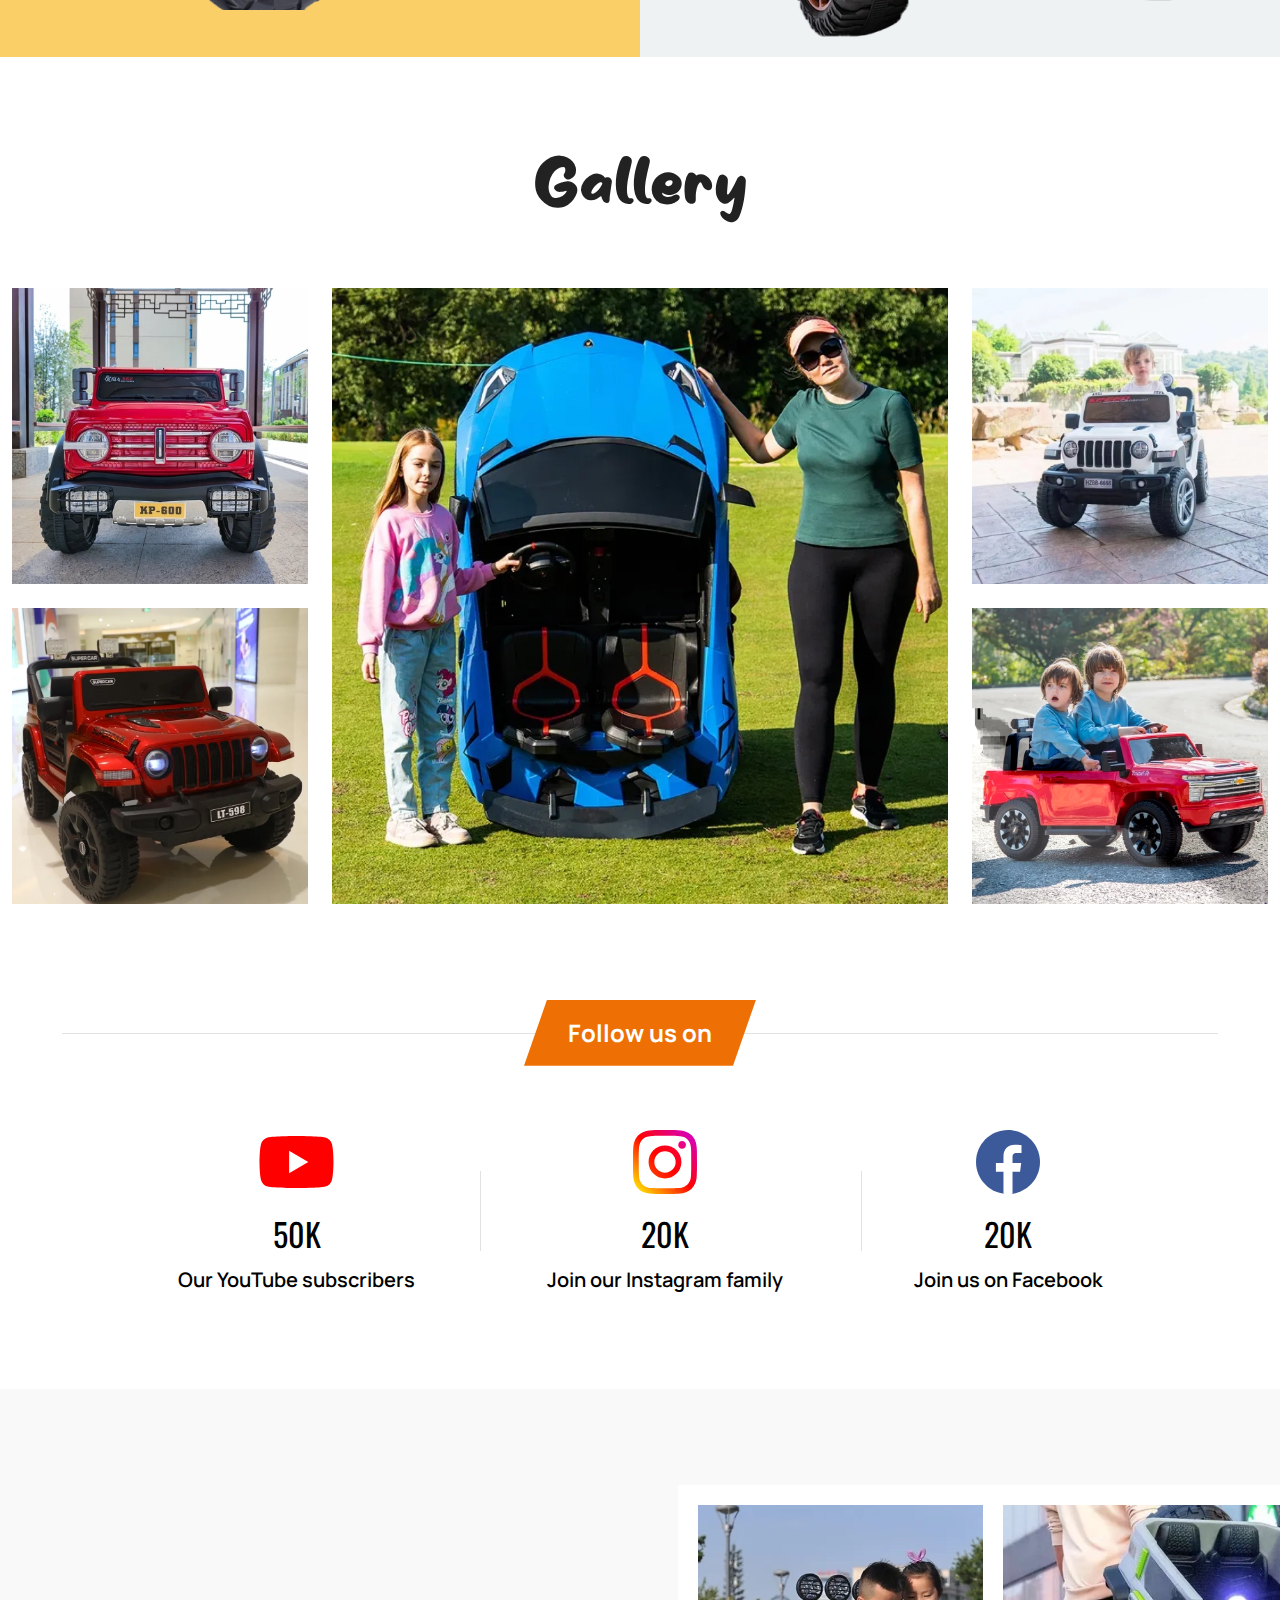
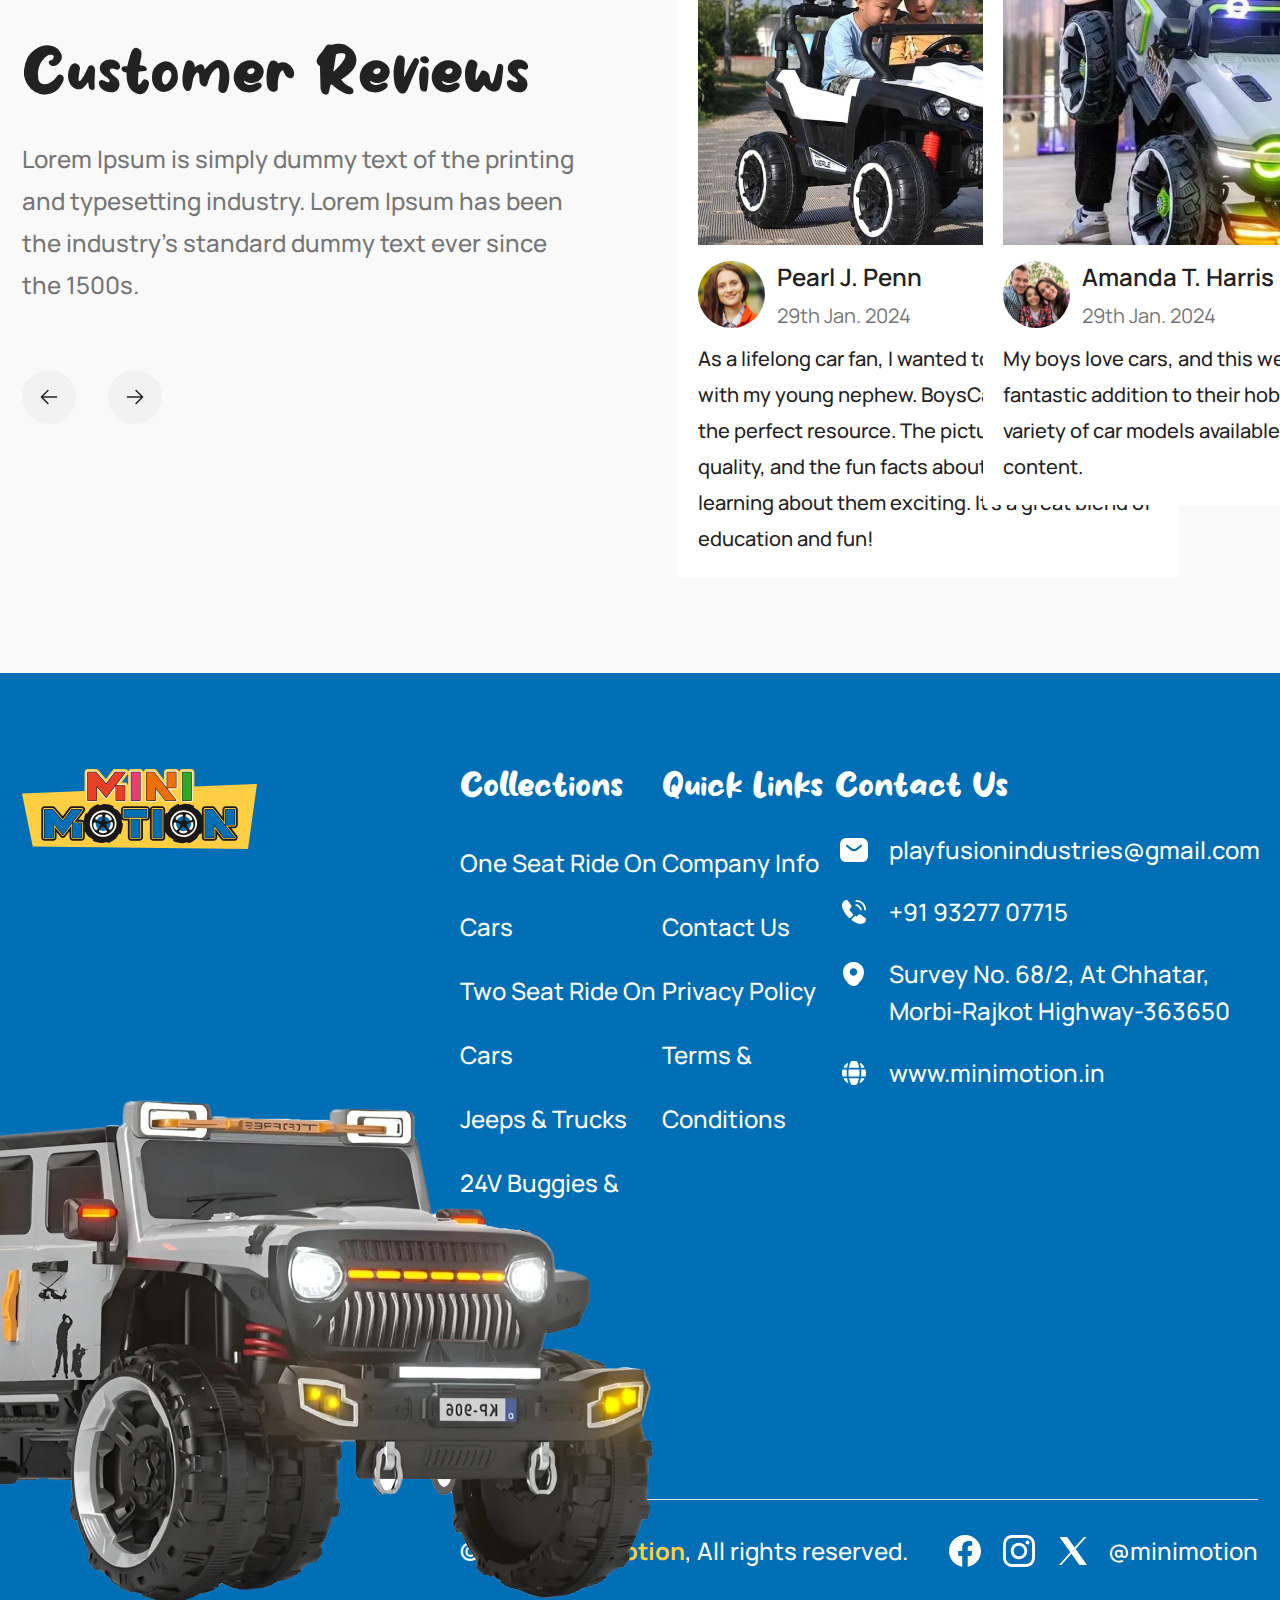
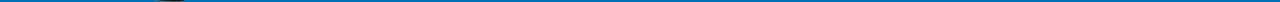
==== commit 41b04204: "homepage desktop design done" ====
--- a/html/index.html
+++ b/html/index.html
@@ -137,6 +137,82 @@
                 </div>
             </div>
 
+            <div class="product_section">
+                <div class="best_section">
+                    <div class="content">
+                        <div class="title_wrap">
+                            <h3>Best</h3>
+                            <span>Quality Products</span>
+                        </div>
+                        <div class="image_wrap">
+                            <img src="images/best-img1.webp" alt="image">
+                        </div>
+                    </div>
+                </div>
+                <div class="customer_section">
+                    <div class="content">
+                        <div class="title_wrap">
+                            <h3>Customer</h3>
+                            <span>Satisfaction</span>
+                        </div>
+                        <div class="image_wrap">
+                            <img src="images/best-img2.webp" alt="image">
+                        </div>
+                    </div>
+                </div>
+            </div>
+
+            <div class="about_section">
+                <div class="first_wheel">
+                    <img src="images/wheel-img2.svg" alt="image">
+                </div>
+                <div class="second_wheel">
+                    <img src="images/wheel-img1.svg" alt="image">
+                </div>
+                <div class="about_wrapper">
+                    <div class="left_part">
+                        <div class="about_first_img">
+                            <div class="first_image">
+                                <img src="images/about-img1.webp" alt="image">
+                            </div>
+                        </div>
+                        <div class="dash_first_image">
+                            <img src="images/dash-border-img1.svg" alt="image">
+                        </div>
+                        <div class="about_second_img">
+                            <div class="second_image">
+                                <img src="images/about-img2.webp" alt="image">
+                            </div>
+                        </div>
+                        <div class="dash_second_image">
+                            <img src="images/dash-border-img2.svg" alt="image">
+                        </div>
+                        <div class="about_third_img">
+                            <div class="third_image">
+                                <img src="images/about-img3.webp" alt="image">
+                            </div>
+                        </div>
+                    </div>
+                    <div class="right_part">
+                        <h2>About&nbsp;<i>Mini Motion</i></h2>
+                        <p>Founded in 2010 with the premise of making available the largest selection of unique ride on toys, our focus on this category means that we have the latest models at great prices along with unmatched product knowledge and support. Since our powered ride on toys are geared for children ages 2 to 6 years.</p>
+                        <div class="about_info">
+                            <ul>
+                                <li>Best quality material</li>
+                                <li>Long lasting battery life</li>
+                            </ul>
+                            <ul>
+                                <li>Remote controlled</li>
+                                <li>Manual drive option for kids</li>
+                            </ul>
+                        </div>
+                        <div class="btnlink">
+                            <a href="#">Read More</a>
+                        </div>
+                    </div>
+                </div>
+            </div>
+
             <div class="newarrival_section">
                 <div class="container">
                     <div class="section_title">
@@ -198,6 +274,31 @@
                                     <span class="primary_btn">View More</span>
                                 </a>
                             </div>
+                        </div>
+                    </div>
+                </div>
+            </div>
+
+            <div class="drive_section">
+                <div class="drive_like">
+                    <div class="content">
+                        <div class="title_wrap">
+                            <h3>Drive Like</h3>
+                            <span>Car Enthusiast</span>
+                        </div>
+                        <div class="image_wrap">
+                            <img src="images/drive-img1.webp" alt="image">
+                        </div>
+                    </div>
+                </div>
+                <div class="drive_luxury">
+                    <div class="content">
+                        <div class="title_wrap">
+                            <h3>Drive luxury</h3>
+                            <span>Cars With Us</span>
+                        </div>
+                        <div class="image_wrap">
+                            <img src="images/drive-img2.webp" alt="image">
                         </div>
                     </div>
                 </div>
@@ -378,7 +479,7 @@
                         <div class="right_part">
                             <div class="top_wrap">
                                 <div class="link_wrap">
-                                    <h6 class="title">Collections</h6>
+                                    <i class="title">Collections</i>
                                     <ul>
                                         <li><a href="#" class="link">One Seat Ride On Cars</a></li>
                                         <li><a href="#" class="link">Two Seat Ride On Cars</a></li>
@@ -387,7 +488,7 @@
                                     </ul>
                                 </div>
                                 <div class="link_wrap">
-                                    <h6 class="title">Quick Links</h6>
+                                    <i class="title">Quick Links</i>
                                     <ul>
                                         <li><a href="#" class="link">Company Info</a></li>
                                         <li><a href="#" class="link">Contact Us</a></li>
@@ -396,7 +497,7 @@
                                     </ul>
                                 </div>
                                 <div class="link_wrap contact_wrap">
-                                    <h6 class="title">Contact Us</h6>
+                                    <i class="title">Contact Us</i>
                                     <ul>
                                         <li>
                                             <a href="mailto:playfusionindustries@gmail.com" class="link">
--- a/html/css/style.css
+++ b/html/css/style.css
@@ -148,6 +148,7 @@
 
 	--text-black: #222222;
 	--svg-bg-black: #222222;
+	--light-bg-black: #222222;
 }
 
 /*============ Container CSS Code: Start ============*/
@@ -262,7 +263,81 @@
 .listing_wrapper .item_box:hover .primary_btn { background-color: var(--light-orange-background); color: var(--primary-white); }
 
 
+.product_section { display: flex; justify-content: center; align-items: stretch; position: relative; min-height: 640px; }
+.product_section .best_section { width: 50%; padding: 44px 0 0 0; position: relative; display: flex; flex-direction: column; }
+.product_section .best_section::before { content: ""; position: absolute; left: 0; top: 0; width: 100%; height: 100%; background-image: url(../images/sunset-cityscape.webp); background-size: cover; background-position: center center; background-repeat: no-repeat; }
+.product_section .best_section::after { content: ""; position: absolute; left: 0; top: 0; width: 100%; height: 100%; background-color: var(--light-bg-black); opacity: 0.8; }
+.product_section .best_section .content { position: relative; z-index: 1; }
+.product_section .best_section .content .title_wrap { margin: 0 20px 0 96px; display: block; }
+.product_section .best_section .content .title_wrap h3 { font-family: 'Oswald'; font-weight: 400; font-size: 84px; line-height: 1.48; color: var(--light-orange-text); }
+.product_section .best_section .content .title_wrap span { display: flex; font-family: 'Milky Honey'; font-weight: 400; font-size: 104px; line-height: 1.10; color: var(--primary-white); }
+.product_section .best_section .content .image_wrap { position: relative; width: 100%; display: flex; padding: 43.511% 0 0 0; max-width: 664px; margin: -56px 0 0 auto; }
+.product_section .best_section .content .image_wrap img { width: 100%; height: 100%; object-fit: cover; position: absolute; left: 0; top: 0; }
+.product_section .customer_section { width: 50%; padding: 44px 0 0 0; position: relative; display: flex; flex-direction: column; }
+.product_section .customer_section::before { content: ""; position: absolute; left: 0; top: 0; width: 100%; height: 100%; background-image: url(../images/sunset-cityscape.webp); background-size: cover; background-position: center center; background-repeat: no-repeat; }
+.product_section .customer_section::after { content: ""; position: absolute; left: 0; top: 0; width: 100%; height: 100%; background-color: var(--light-bg-black); opacity: 0.8; }
+.product_section .customer_section .content { position: relative; z-index: 1; }
+.product_section .customer_section .content .title_wrap { margin: 0 20px 0 96px; display: block; }
+.product_section .customer_section .content .title_wrap h3 { font-family: 'Oswald'; font-weight: 400; font-size: 84px; line-height: 1.48; color: var(--light-orange-text); }
+.product_section .customer_section .content .title_wrap span { display: flex; font-family: 'Milky Honey'; font-weight: 400; font-size: 104px; line-height: 1.10; color: var(--primary-white); }
+.product_section .customer_section .content .image_wrap { position: relative; width: 100%; display: flex; padding: 43.511% 0 0 0; max-width: 571px; margin: -56px 0 0 auto; }
+.product_section .customer_section .content .image_wrap img { width: 100%; height: 100%; object-fit: cover; position: absolute; left: 0; top: 0; }
+
+
+.about_section { background-color: var(--primary-white); padding: 136px 0 316px 0; position: relative; }
+.about_section .first_wheel { display: flex; max-width: 250px; position: absolute; left: 0;  top: 88px; }
+.about_section .first_wheel img { width: 100%; height: auto; }
+.about_section .second_wheel { display: flex; max-width: 575px; position: absolute; right: 0; bottom: 64px; }
+.about_section .second_wheel img { width: 100%; height: auto; }
+.about_wrapper { max-width: 1646px; margin: 0 auto; display: flex; justify-content: space-between; gap: 20px; }
+.about_wrapper .left_part { width: calc(100% - 828px - 20px); display: block; position: relative; }
+.about_wrapper .left_part .about_first_img { background-color: var(--light-blue-bg); padding: 20px; max-width: 525px; margin-left: auto; position: relative; right: 14%; transform: rotate(7deg); z-index: 1; }
+.about_wrapper .left_part .about_first_img .first_image { position: relative; width: 100%; display: flex; padding: 90.31% 0 0 0; }
+.about_wrapper .left_part .about_first_img .first_image img { width: 100%; height: 100%; object-fit: cover; position: absolute; left: 0; top: 0; }
+.about_wrapper .left_part .about_second_img { background-color: var(--orange-bg-light); padding: 52px 24px; max-width: 710px; left: 16px; top: 80px; position: relative; transform: rotate(-15deg); z-index: 2; }
+.about_wrapper .left_part .about_second_img .second_image { position: relative; width: 100%; display: flex; padding: 67.372% 0 0 0; }
+.about_wrapper .left_part .about_second_img .second_image img { width: 100%; height: 100%; object-fit: cover; position: absolute; left: 0; top: 0; }
+.about_wrapper .left_part .about_third_img { background-color: var(--light-blue-bg); padding: 20px; max-width: 560px; margin-left: auto; position: absolute; right: -55%; bottom: -18%; transform: rotate(7deg); z-index: 3; }
+.about_wrapper .left_part .about_third_img .third_image { position: relative; display: flex; max-width: 456px; }
+.about_wrapper .left_part .about_third_img .third_image img { width: 100%; height: auto; object-fit: cover; }
+.about_wrapper .left_part .dash_first_image { display: flex; max-width: 147px; position: absolute; left: 68px; top: 26%; }
+.about_wrapper .left_part .dash_first_image img { width: 100%; height: auto; }
+.about_wrapper .left_part .dash_second_image { display: flex; max-width: 452px; position: absolute; right: -30px; bottom: -15%; }
+.about_wrapper .left_part .dash_second_image img { width: 100%; height: auto; }
+.about_wrapper .right_part { max-width: 828px; display: block; position: relative; padding: 40px 0 0 0; }
+.about_wrapper .right_part h2 { font-family: 'Milky Honey'; font-weight: 400; font-size: 64px; line-height: 1.10; color: var(--text-black); }
+.about_wrapper .right_part h2 i { display: inline-flex; text-transform: uppercase; }
+.about_wrapper .right_part p { font-family: 'Manrope'; font-weight: 500; font-size: 24px; line-height: 1.75; color: var(--text-gray); margin-top: 32px; }
+.about_wrapper .right_part .about_info { margin-top: 32px; display: block; position: relative; }
+.about_wrapper .right_part .about_info ul { display: flex; align-items: center; position: relative; }
+.about_wrapper .right_part .about_info ul + ul { margin-top: 32px; }
+.about_wrapper .right_part .about_info ul li { font-family: 'Manrope'; font-weight: 500; font-size: 24px; line-height: 1.75; color: var(--text-gray); position: relative; padding-left: 40px; }
+.about_wrapper .right_part .about_info ul li::before { content: ""; position: absolute; left: 0; top: 7px; width: 28px; height: 28px; background: url(../images/check-icon.svg) no-repeat center center; background-size: contain; }
+.about_wrapper .right_part .about_info ul li + li { margin-left: 64px; }
+.about_wrapper .right_part .btnlink { display: flex; margin-top: 64px; }
+.about_wrapper .right_part .btnlink a { display: flex; justify-content: center; align-items: center; height: 58px; padding: 0 24px; background-color: var(--light-orange-background); font-family: 'Manrope'; font-weight: 700; font-size: 24px; line-height: 1.58; color: var(--primary-white); border: 1px solid var(--light-orange-btn-border-color); transition: all 0.4s ease-in-out; }
+.about_wrapper .right_part .btnlink a:hover { background-color: transparent; color: var(--light-orange-text); }
+
+
 .newarrival_section { display: block; position: relative; padding: 96px 0; background-color: var(--light-white-background); }
+
+
+.drive_section { display: flex; justify-content: center; align-items: flex-start; position: relative; background-color: var(--light-yellow-background); }
+.drive_section::before { content: ''; position: absolute; right: 0; top: 0; height: 100%; width: 50%; z-index: 1; background-color: var(--light-blue-white-bg); }
+.drive_section .drive_like { width: 50%; padding: 44px 0 20px 0; }
+.drive_section .drive_like .content { max-width: 686px; margin: 0 auto; text-align: center; }
+.drive_section .drive_like .content .title_wrap { display: block; position: relative; text-align: center; }
+.drive_section .drive_like .content .title_wrap h3 { font-family: 'Oswald'; font-weight: 400; font-size: 84px; line-height: 1.48; color: var(--primary-black); }
+.drive_section .drive_like .content .title_wrap span { display: flex; justify-content: center; font-family: 'Milky Honey'; font-weight: 400; font-size: 104px; line-height: 1.10; color: var(--primary-black); }
+.drive_section .drive_like .content .image_wrap { position: relative; width: 100%; display: flex; padding: 61.808% 0 0 0; max-width: 604px; margin: -50px auto 0 auto; }
+.drive_section .drive_like .content .image_wrap img { width: 100%; height: 100%; object-fit: cover; position: absolute; left: 0; top: 0; }
+.drive_section .drive_luxury { width: 50%; padding: 44px 0 20px 0; z-index: 2; }
+.drive_section .drive_luxury .content { max-width: 606px; margin: 0 auto; text-align: center; }
+.drive_section .drive_luxury .content .title_wrap { display: block; position: relative; text-align: center; }
+.drive_section .drive_luxury .content .title_wrap h3 { font-family: 'Oswald'; font-weight: 400; font-size: 84px; line-height: 1.48; color: var(--primary-black); }
+.drive_section .drive_luxury .content .title_wrap span { display: flex; justify-content: center; font-family: 'Milky Honey'; font-weight: 400; font-size: 104px; line-height: 1.10; color: var(--primary-black); }
+.drive_section .drive_luxury .content .image_wrap { position: relative; width: 100%; display: flex; padding: 66.502% 0 0 0; max-width: 554px; margin: -30px auto 0 auto; }
+.drive_section .drive_luxury .content .image_wrap img { width: 100%; height: 100%; object-fit: cover; position: absolute; left: 0; top: 0; }
 
 
 .gallery_section { display: block; position: relative; padding: 96px 0; background-color: var(--primary-white); }
@@ -342,7 +417,7 @@
 .footer_wrapper .right_part { width: 64.534%; display: flex; flex-direction: column; }
 .footer_wrapper .right_part .top_wrap { display: flex; justify-content: space-between; margin-bottom: 220px; }
 .footer_wrapper .right_part .top_wrap .link_wrap { max-width: 423px; display: block; }
-.footer_wrapper .right_part .top_wrap .link_wrap .title { font-family: 'Milky Honey'; font-weight: 400; font-size: 34px; line-height: 1.10; color: var(--primary-white); }
+.footer_wrapper .right_part .top_wrap .link_wrap .title { font-family: 'Milky Honey'; font-weight: 400; font-size: 34px; line-height: 1.10; color: var(--primary-white); font-style: normal; }
 .footer_wrapper .right_part .top_wrap .link_wrap ul { display: block; margin-top: 24px; }
 .footer_wrapper .right_part .top_wrap .link_wrap ul li { display: flex; font-family: 'Manrope'; font-weight: 500; font-size: 24px; line-height: 2.67; color: var(--primary-white); }
 .footer_wrapper .right_part .top_wrap .link_wrap ul li .link { display: flex; font-family: 'Manrope'; font-weight: 500; font-size: 24px; line-height: 2.67; color: var(--primary-white); transition: all 0.4s ease-in-out; }
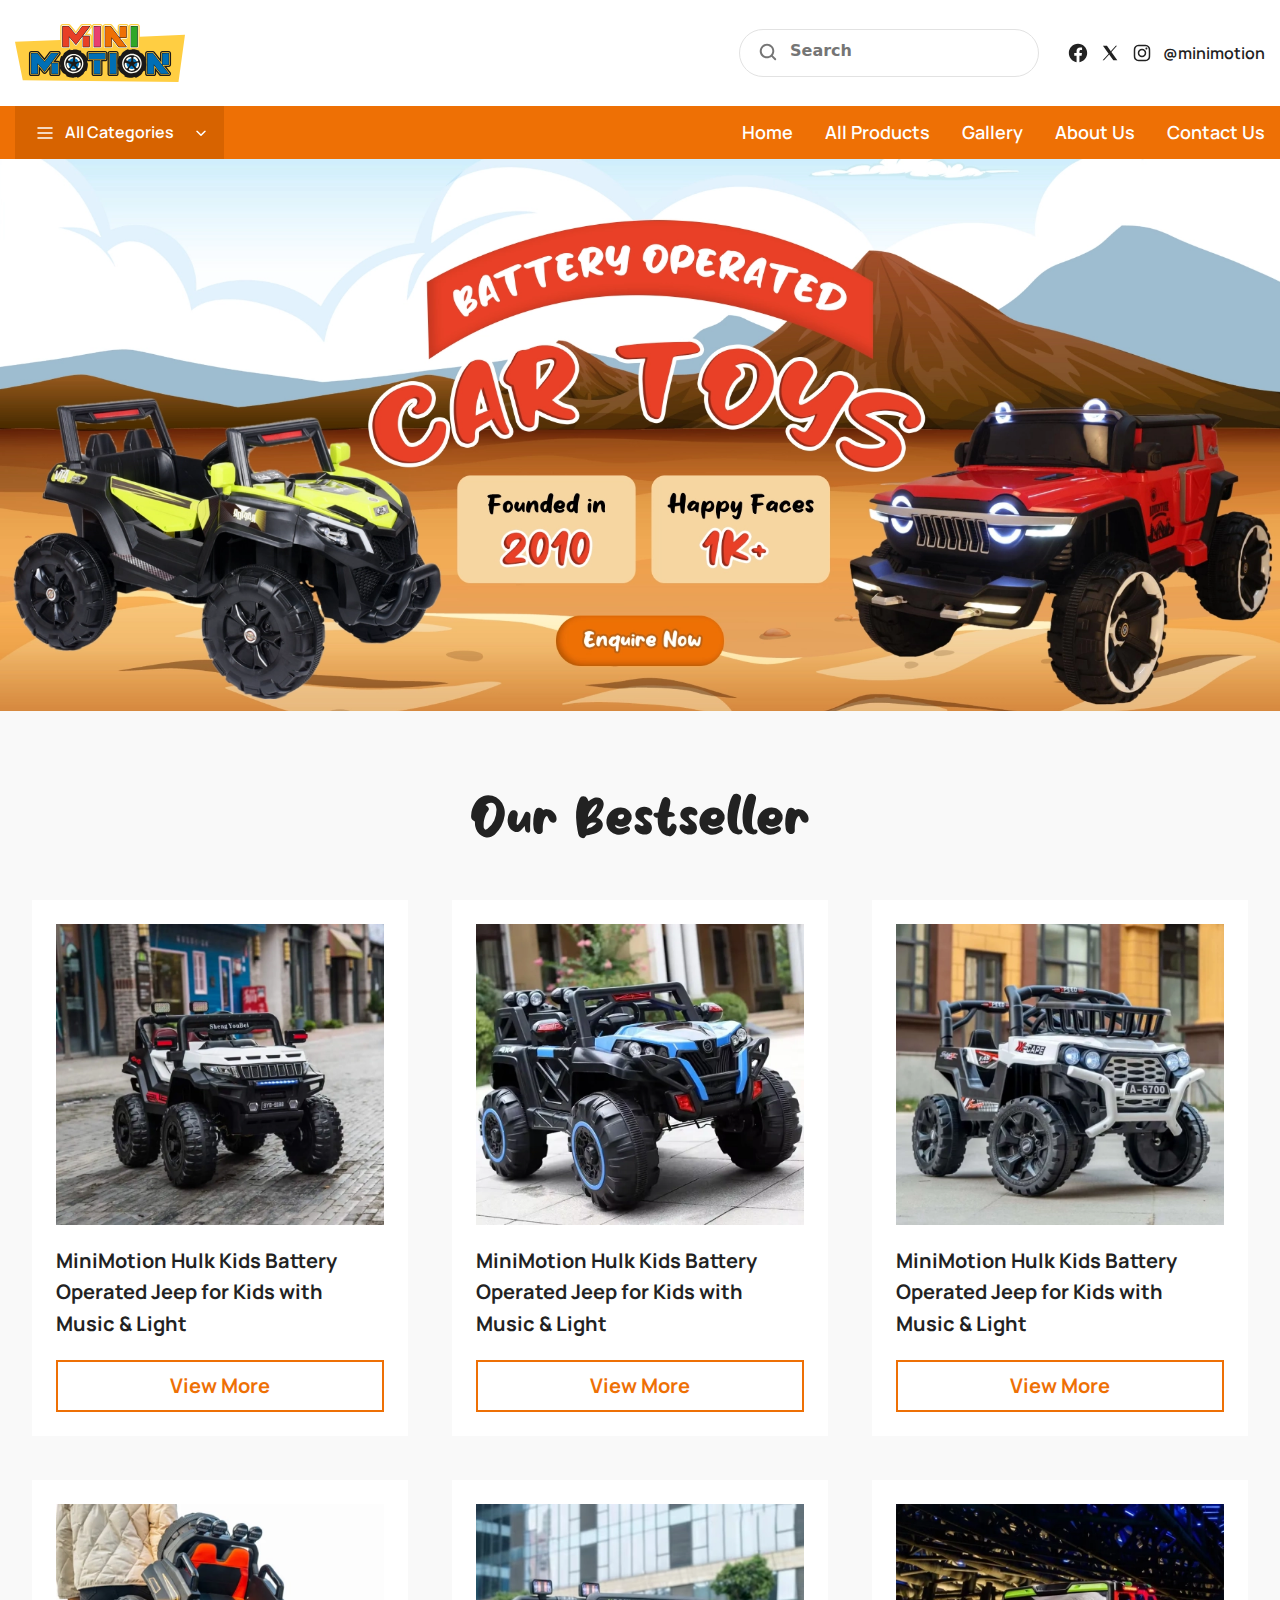
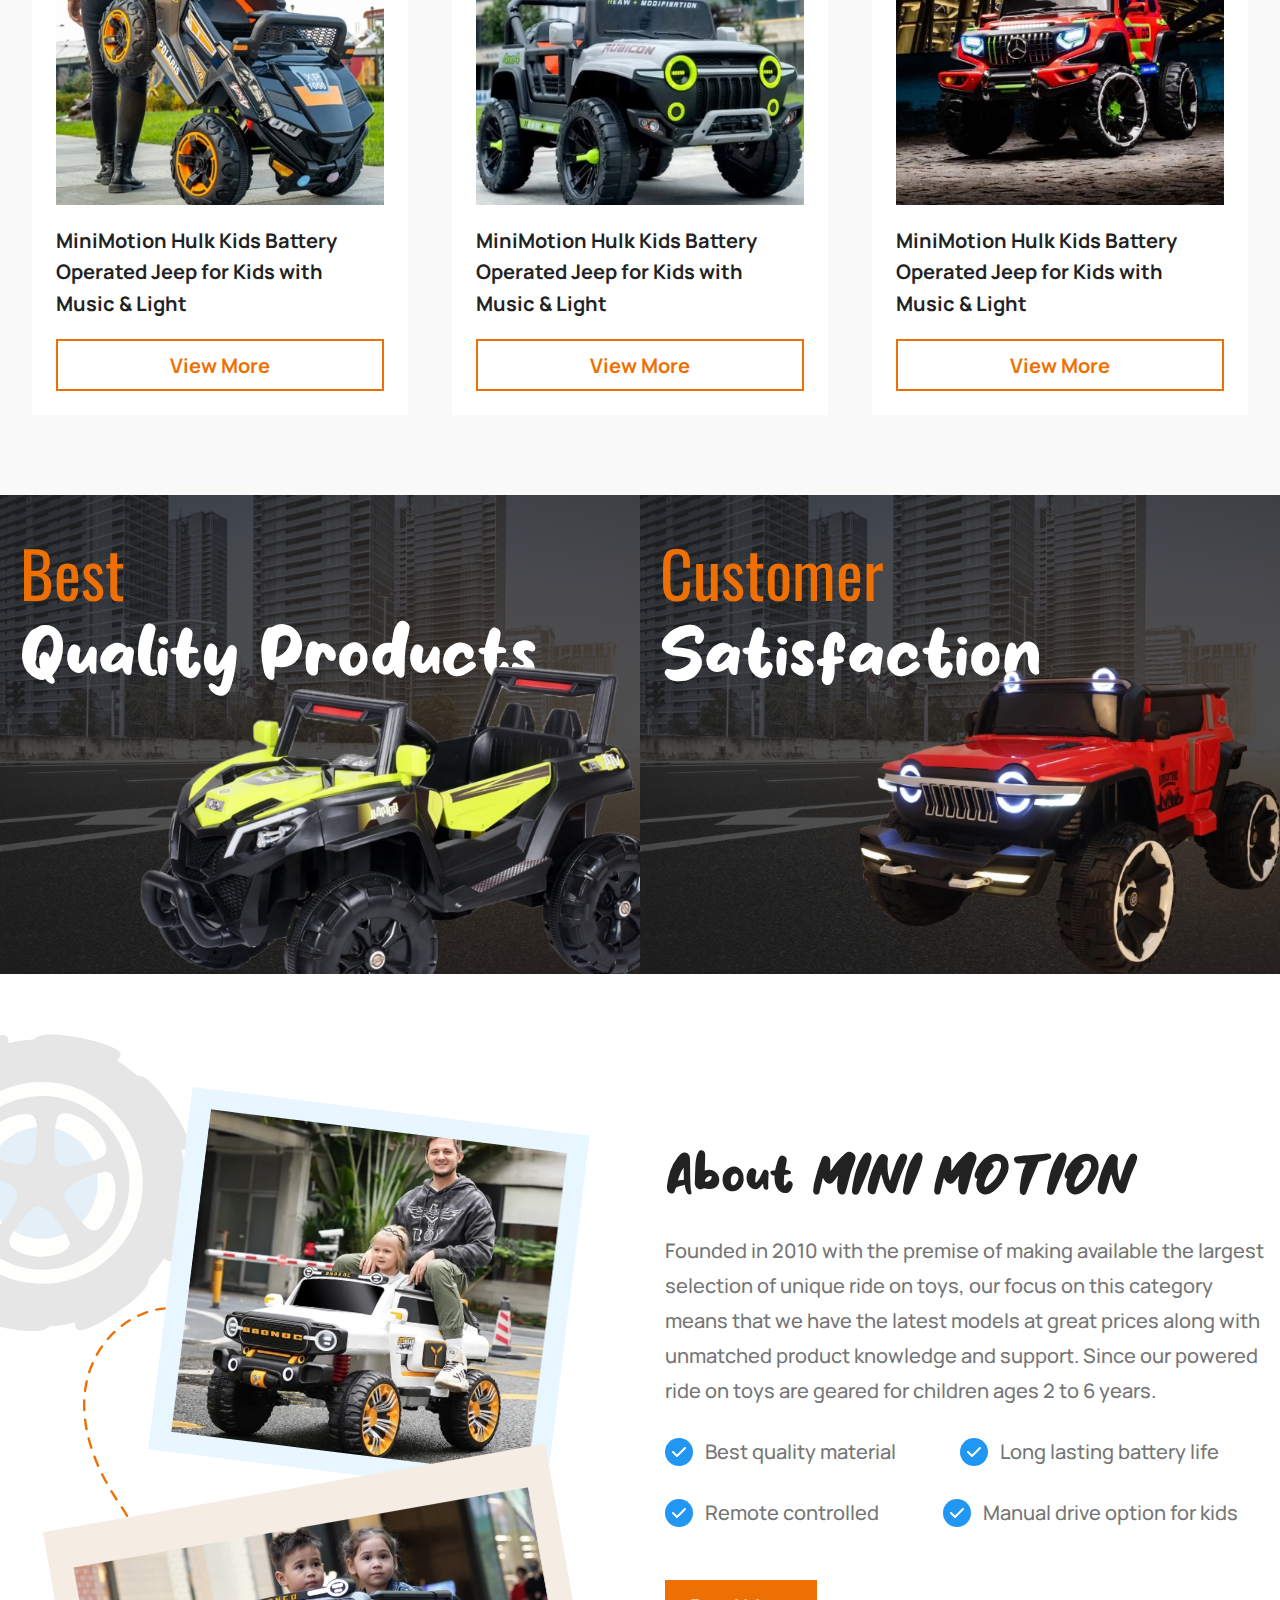
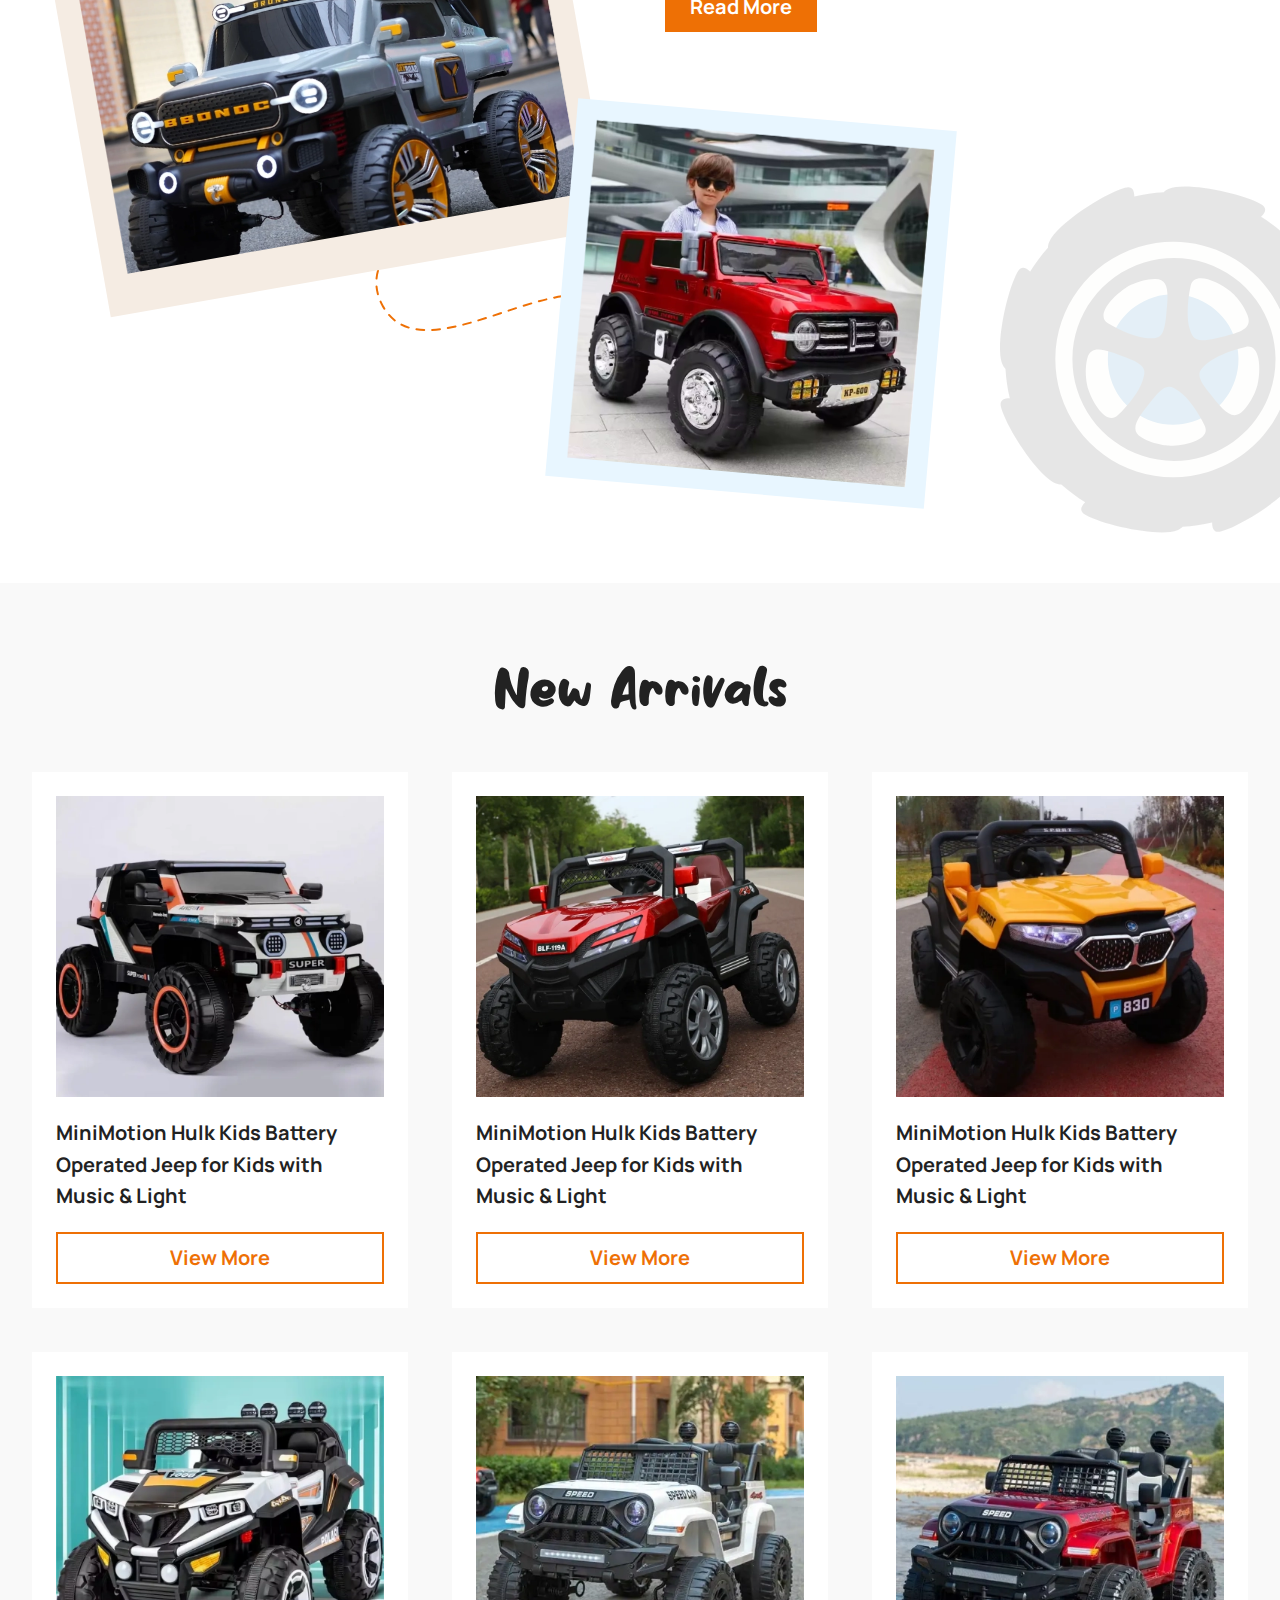
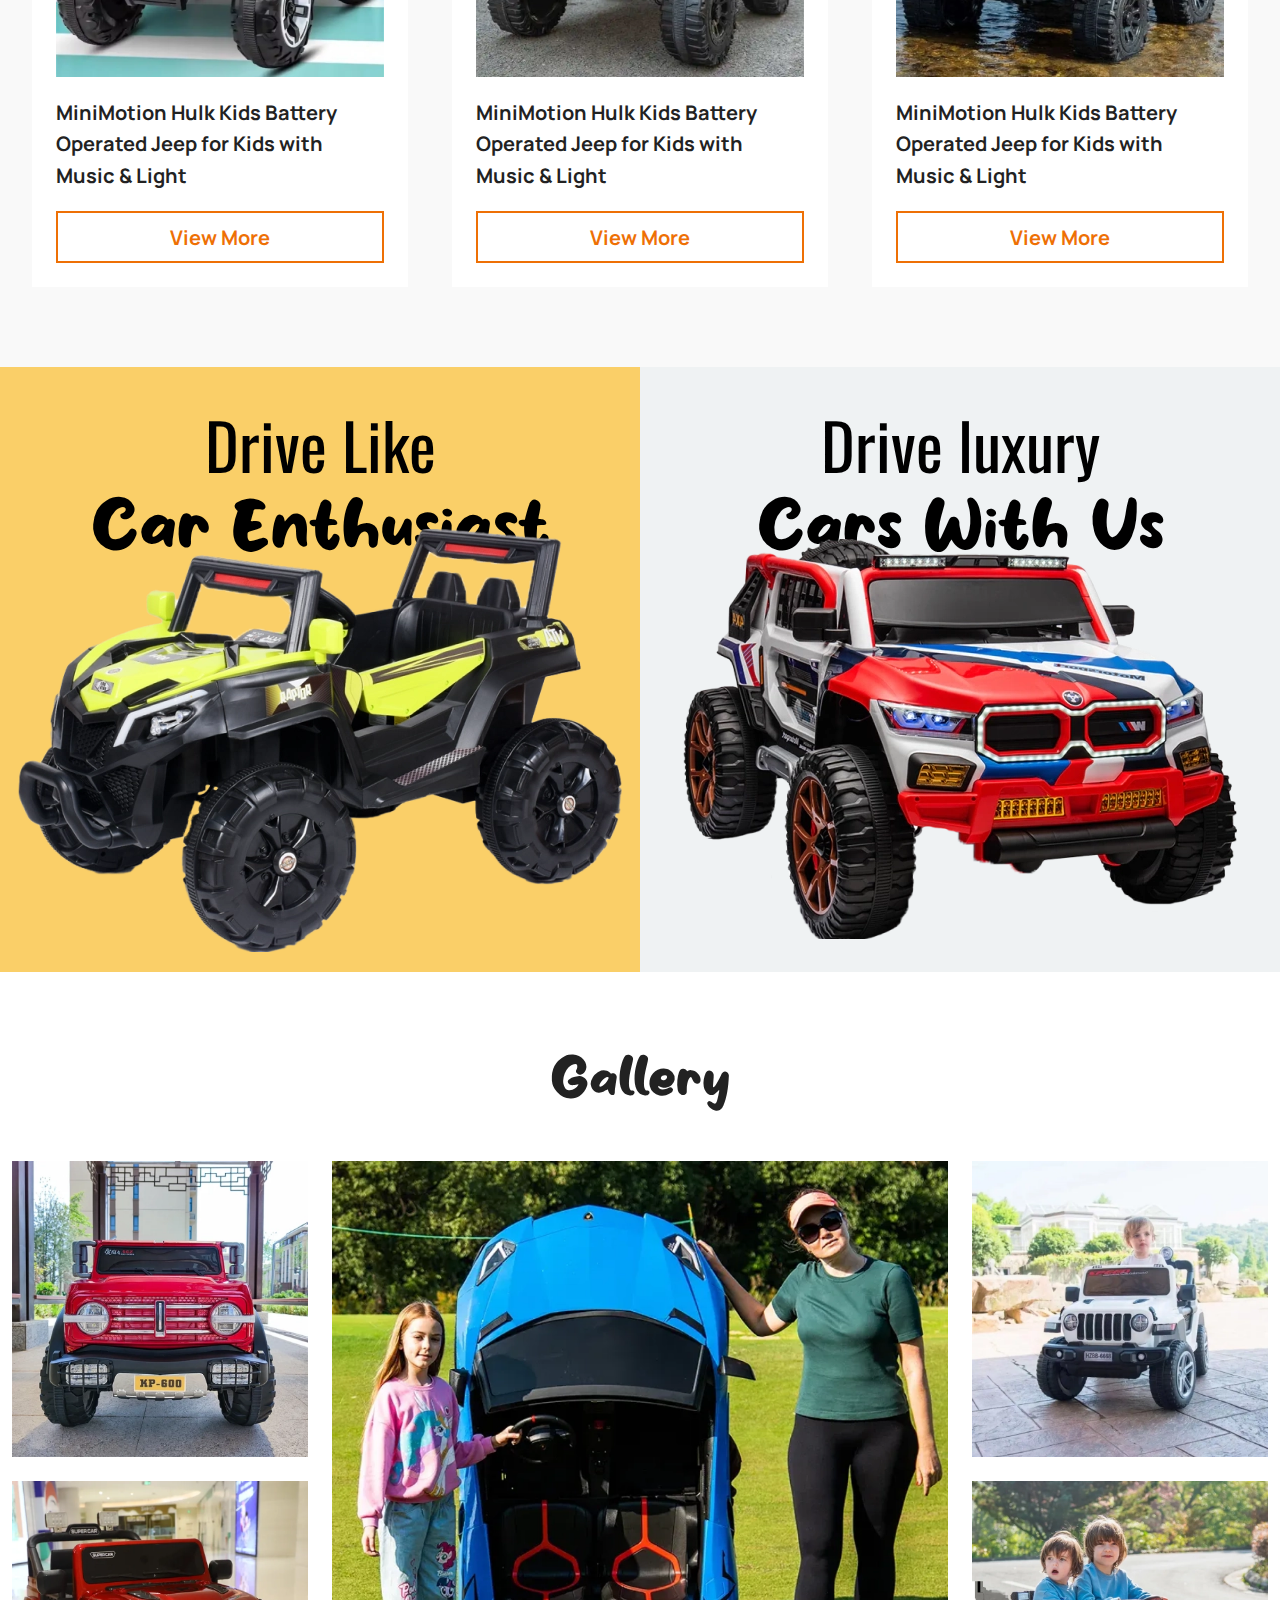
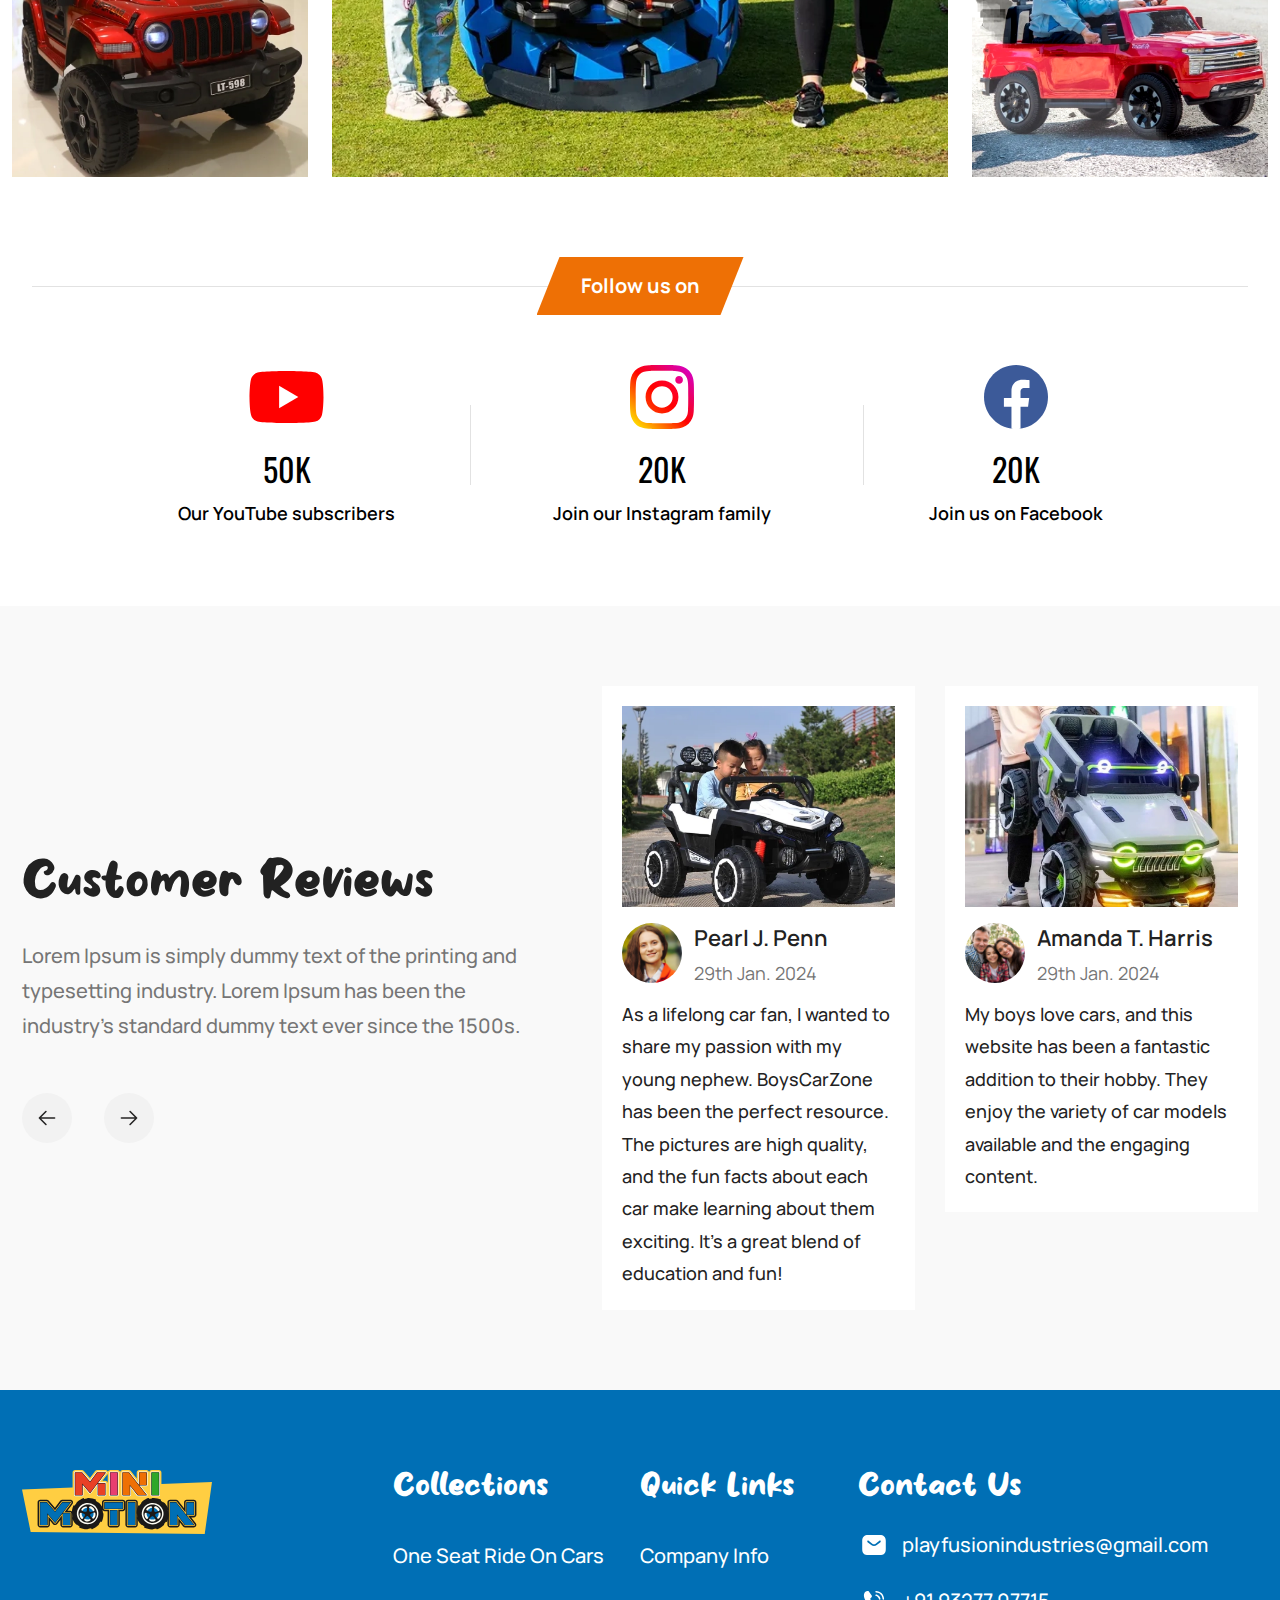
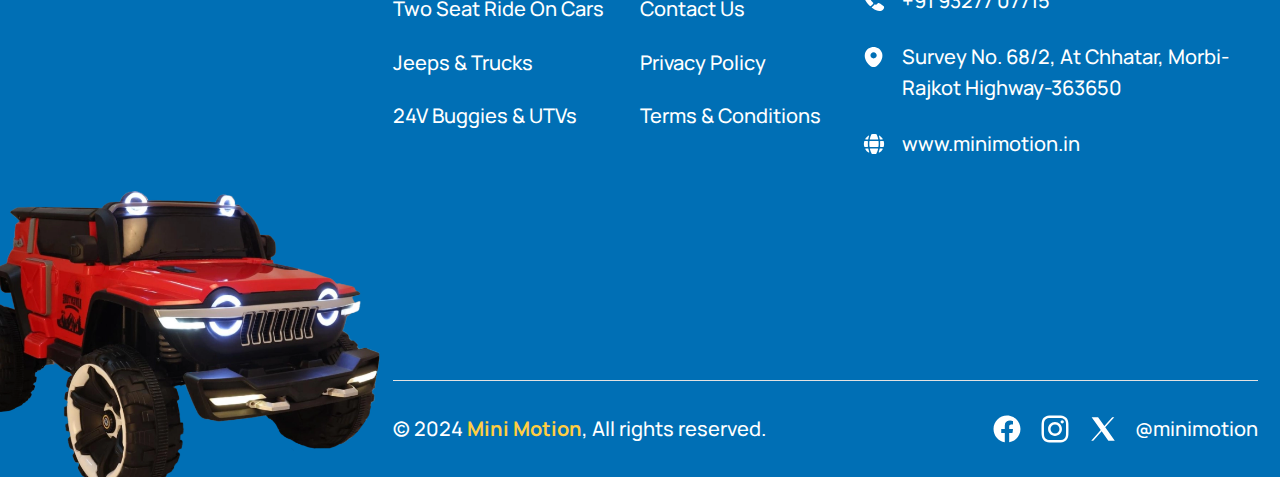
==== commit 64829f76: "homepage responsive done" ====
--- a/html/index.html
+++ b/html/index.html
@@ -19,47 +19,54 @@
         <div class="main_wapper">
 
             <header class="header">
-                <div class="top_header">
-                    <div class="top_inner_header">
-                        <div class="logo_block">
-                            <a href="#"><img src="images/minimotion-main-logo.svg" alt="logo"></a>
-                        </div>
-                        <div class="right_block">
-                            <div class="search_box">
-                                <div class="search_icon">
-                                    <i class="search"></i>
-                                </div>
-                                <input type="text" class="search_text" placeholder="Search">
-                            </div>
-                            <div class="social_box">
+                <div class="main_header">
+                    <div class="top_header">
+                        <div class="top_inner_header">
+                            <div class="logo_block">
+                                <a href="#"><img src="images/minimotion-main-logo.svg" alt="logo"></a>
+                            </div>
+                            <div class="right_block">
+                                <div class="search_box">
+                                    <div class="search_icon">
+                                        <i class="search"></i>
+                                    </div>
+                                    <input type="text" class="search_text" placeholder="Search">
+                                </div>
+                                <div class="social_box">
+                                    <ul>
+                                        <li class="icon"><a href="#"><img src="images/dark-facebook-icon.svg" alt="icon"></a></li>
+                                        <li class="icon"><a href="#"><img src="images/dark-twitter-icon.svg" alt="icon"></a></li>
+                                        <li class="icon"><a href="#"><img src="images/dark-instagram-icon.svg" alt="icon"></a></li>
+                                        <li class="text"><a href="#">@minimotion</a></li>
+                                    </ul>
+                                </div>
+                            </div>
+                            <div class="menu-btn">
+                                <a class="toggle-btn" href="javascript:void(0);">
+                                    <span></span>
+                                </a>
+                            </div>
+                        </div>
+                    </div>
+                    <div class="bottom_header">
+                        <div class="bottom_inner_header">
+                            <div class="categoires">
+                                <select>
+                                    <option>All Categories</option>
+                                    <option>Title</option>
+                                    <option>Title</option>
+                                    <option>Title</option>
+                                </select>
+                            </div>
+                            <div class="navigation">
                                 <ul>
-                                    <li class="icon"><a href="#"><img src="images/dark-facebook-icon.svg" alt="icon"></a></li>
-                                    <li class="icon"><a href="#"><img src="images/dark-twitter-icon.svg" alt="icon"></a></li>
-                                    <li class="icon"><a href="#"><img src="images/dark-instagram-icon.svg" alt="icon"></a></li>
-                                    <li class="text"><a href="#">@minimotion</a></li>
+                                    <li><a href="#">Home</a></li>
+                                    <li><a href="#">All Products</a></li>
+                                    <li><a href="#">Gallery</a></li>
+                                    <li><a href="#">About Us</a></li>
+                                    <li><a href="#">Contact Us</a></li>
                                 </ul>
                             </div>
-                        </div>
-                    </div>
-                </div>
-                <div class="bottom_header">
-                    <div class="bottom_inner_header">
-                        <div class="categoires">
-                            <select>
-                                <option>All Categories</option>
-                                <option>Title</option>
-                                <option>Title</option>
-                                <option>Title</option>
-                            </select>
-                        </div>
-                        <div class="navigation">
-                            <ul>
-                                <li><a href="#">Home</a></li>
-                                <li><a href="#">All Products</a></li>
-                                <li><a href="#">Gallery</a></li>
-                                <li><a href="#">About Us</a></li>
-                                <li><a href="#">Contact Us</a></li>
-                            </ul>
                         </div>
                     </div>
                 </div>
@@ -78,7 +85,7 @@
                     </div>
                     <div class="listing_wrapper">
                         <div class="row">
-                            <div class="col-lg-4">
+                            <div class="col-lg-4 col-md-6">
                                 <a href="#" class="item_box">
                                     <div class="image">
                                         <img src="images/seller-item-img1.webp" alt="image">
@@ -87,7 +94,7 @@
                                     <span class="primary_btn">View More</span>
                                 </a>
                             </div>
-                            <div class="col-lg-4">
+                            <div class="col-lg-4 col-md-6">
                                 <a href="#" class="item_box">
                                     <div class="image">
                                         <img src="images/seller-item-img2.webp" alt="image">
@@ -96,7 +103,7 @@
                                     <span class="primary_btn">View More</span>
                                 </a>
                             </div>
-                            <div class="col-lg-4">
+                            <div class="col-lg-4 col-md-6">
                                 <a href="#" class="item_box">
                                     <div class="image">
                                         <img src="images/seller-item-img3.webp" alt="image">
@@ -105,7 +112,7 @@
                                     <span class="primary_btn">View More</span>
                                 </a>
                             </div>
-                            <div class="col-lg-4">
+                            <div class="col-lg-4 col-md-6">
                                 <a href="#" class="item_box">
                                     <div class="image">
                                         <img src="images/seller-item-img4.webp" alt="image">
@@ -114,7 +121,7 @@
                                     <span class="primary_btn">View More</span>
                                 </a>
                             </div>
-                            <div class="col-lg-4">
+                            <div class="col-lg-4 col-md-6">
                                 <a href="#" class="item_box">
                                     <div class="image">
                                         <img src="images/seller-item-img5.webp" alt="image">
@@ -123,7 +130,7 @@
                                     <span class="primary_btn">View More</span>
                                 </a>
                             </div>
-                            <div class="col-lg-4">
+                            <div class="col-lg-4 col-md-6">
                                 <a href="#" class="item_box">
                                     <div class="image">
                                         <img src="images/seller-item-img6.webp" alt="image">
@@ -220,7 +227,7 @@
                     </div>
                     <div class="listing_wrapper">
                         <div class="row">
-                            <div class="col-lg-4">
+                            <div class="col-lg-4 col-md-6">
                                 <a href="#" class="item_box">
                                     <div class="image">
                                         <img src="images/arrival-item-img1.webp" alt="image">
@@ -229,7 +236,7 @@
                                     <span class="primary_btn">View More</span>
                                 </a>
                             </div>
-                            <div class="col-lg-4">
+                            <div class="col-lg-4 col-md-6">
                                 <a href="#" class="item_box">
                                     <div class="image">
                                         <img src="images/arrival-item-img2.webp" alt="image">
@@ -238,7 +245,7 @@
                                     <span class="primary_btn">View More</span>
                                 </a>
                             </div>
-                            <div class="col-lg-4">
+                            <div class="col-lg-4 col-md-6">
                                 <a href="#" class="item_box">
                                     <div class="image">
                                         <img src="images/arrival-item-img3.webp" alt="image">
@@ -247,7 +254,7 @@
                                     <span class="primary_btn">View More</span>
                                 </a>
                             </div>
-                            <div class="col-lg-4">
+                            <div class="col-lg-4 col-md-6">
                                 <a href="#" class="item_box">
                                     <div class="image">
                                         <img src="images/arrival-item-img4.webp" alt="image">
@@ -256,7 +263,7 @@
                                     <span class="primary_btn">View More</span>
                                 </a>
                             </div>
-                            <div class="col-lg-4">
+                            <div class="col-lg-4 col-md-6">
                                 <a href="#" class="item_box">
                                     <div class="image">
                                         <img src="images/arrival-item-img5.webp" alt="image">
@@ -265,7 +272,7 @@
                                     <span class="primary_btn">View More</span>
                                 </a>
                             </div>
-                            <div class="col-lg-4">
+                            <div class="col-lg-4 col-md-6">
                                 <a href="#" class="item_box">
                                     <div class="image">
                                         <img src="images/arrival-item-img6.webp" alt="image">
--- a/html/css/style.css
+++ b/html/css/style.css
@@ -14,7 +14,7 @@
 }
 body {
 	font-size: 16px;
-	color: #000000;
+	color: var(--primary-black);
     font-style: normal;
     background-color: var(--primary-white);
 	margin: 0;
@@ -182,7 +182,13 @@
 @media (min-width: 1200px) {
 	.container {
 		width: 100%;
-		max-width: 1200px;
+		max-width: 1260px;
+	}
+}
+@media (min-width: 1300px) {
+	.container {
+		width: 100%;
+		max-width: 1350px;
 	}
 }
 @media (min-width: 1400px) {
@@ -203,7 +209,7 @@
 /* ********** Common CSS: End ********** */
 
 .header { position: fixed; top: 0; left: 0; z-index: 1111; width: 100%; transition: all ease-in-out 0.4s; }
-.top_header { background-color: var(--primary-white); padding: 24px 0; }
+.top_header { background-color: var(--primary-white); padding: 24px 0; transition: all ease-in-out 0.4s; }
 .top_header .top_inner_header { max-width: 1672px; margin: 0 auto; display: flex; align-items: center; justify-content: space-between; }
 .top_header .top_inner_header .logo_block { display: block; position: relative; }
 .top_header .top_inner_header .logo_block a { display: flex; max-width: 176px; }
@@ -243,6 +249,28 @@
 .bottom_header .bottom_inner_header .navigation ul li a:hover { color: var(--text-black); }
 
 
+/* mobile menu */
+.header .menu-btn { position: relative; display: none; align-items: center; justify-content: flex-end; position: relative; }
+.header .toggle-btn { position: relative; display: flex; width: 26px; height: 20px; align-items: center; justify-content: center; }
+.header .toggle-btn span { width: 100%; height: 2px; background-color: var(--light-bg-black); position: relative; display: block; }
+.header .toggle-btn span::before { -webkit-transition-property: top , transform; transition-property: top , transform; }
+.header .toggle-btn span::after { -webkit-transition-property: bottom , transform; transition-property: bottom , transform; }
+.header .toggle-btn span::after,
+.header .toggle-btn span::before { -webkit-transition-duration: .3s, .3s; transition-duration: .3s, .3s; -webkit-transition-delay: .3s, 0s; transition-delay: .3s, 0s; }
+.header .toggle-btn span::before { content: ''; width: 100%; height: 2px; position: absolute; left: 0; right: 0; top: -9px; background: var(--light-bg-black); }
+.header .toggle-btn span::after { content: ''; width: 100%; height: 2px; position: absolute; left: 0; right: 0; bottom: -9px; background: var(--light-bg-black); }
+.header .toggle-btn.active span { background: none; }
+/* .header.fixed .toggle-btn.active span { background: none; } */
+.header .toggle-btn.active span::after { bottom: 0; transform: rotate(45deg); }
+.header .toggle-btn.active span::before { top: 0; transform: rotate(-45deg); }
+.header .toggle-btn.active span::after,
+.header .toggle-btn.active span::before { -webkit-transition-delay: 0s, .3s; transition-delay: 0s, .3s; }
+/* .header.fixed .toggle-btn span,
+.header.fixed .toggle-btn span:after,
+.header.fixed .toggle-btn span:before { background: var(--light-bg-black); } */
+/* mobile menu */
+
+
 .banner { position: relative; display: block; }
 .home_banner_img { position: relative; background-size: cover; background-repeat: no-repeat; background-position: center center; width: 100%; display: flex; padding: 43.09% 0 0 0; }
 .home_banner_img img { width: 100%; height: 100%; object-fit: cover; position: absolute; left: 0; top: 0; display: none; }
@@ -263,7 +291,8 @@
 .listing_wrapper .item_box:hover .primary_btn { background-color: var(--light-orange-background); color: var(--primary-white); }
 
 
-.product_section { display: flex; justify-content: center; align-items: stretch; position: relative; min-height: 640px; }
+.product_section { display: flex; justify-content: center; position: relative; }
+/* align-items: stretch; min-height: 640px; */
 .product_section .best_section { width: 50%; padding: 44px 0 0 0; position: relative; display: flex; flex-direction: column; }
 .product_section .best_section::before { content: ""; position: absolute; left: 0; top: 0; width: 100%; height: 100%; background-image: url(../images/sunset-cityscape.webp); background-size: cover; background-position: center center; background-repeat: no-repeat; }
 .product_section .best_section::after { content: ""; position: absolute; left: 0; top: 0; width: 100%; height: 100%; background-color: var(--light-bg-black); opacity: 0.8; }
@@ -413,6 +442,7 @@
 .footer_wrapper { display: flex; justify-content: space-between; gap: 20px; align-items: flex-start; }
 .footer_wrapper .left_part { width: calc(100% - 64.534% - 20px); display: flex; }
 .footer_wrapper .left_part .logo_block { display: flex; max-width: 235px; }
+.footer_wrapper .left_part .logo_block a { display: flex; }
 .footer_wrapper .left_part .logo_block img { width: 100%; height: auto; }
 .footer_wrapper .right_part { width: 64.534%; display: flex; flex-direction: column; }
 .footer_wrapper .right_part .top_wrap { display: flex; justify-content: space-between; margin-bottom: 220px; }
@@ -429,6 +459,8 @@
 .footer_wrapper .right_part .top_wrap .contact_wrap ul li .link i svg path { transition: all 0.4s ease-in-out; }
 .footer_wrapper .right_part .top_wrap .contact_wrap ul li .link:hover i svg path { fill: var(--svg-bg-black); }
 .footer_wrapper .right_part .top_wrap .contact_wrap ul li .location_text i { min-width: 38px; }
+.footer_wrapper .right_part .top_wrap .contact_wrap ul li .location_text:hover { color: var(--primary-white); }
+.footer_wrapper .right_part .top_wrap .contact_wrap ul li .location_text:hover i svg path { fill: var(--primary-white); }
 .footer_wrapper .right_part .bottom_wrap { padding-top: 32px; border-top: 1px solid var(--light-border-color); display: flex; justify-content: space-between; align-items: center; gap: 20px; }
 .footer_wrapper .right_part .bottom_wrap .left_wrap { display: block; position: relative; }
 .footer_wrapper .right_part .bottom_wrap .left_wrap p { font-family: 'Manrope'; font-weight: 500; font-size: 24px; line-height: 1.33; color: var(--primary-white); }
@@ -442,5 +474,5 @@
 .footer_wrapper .right_part .bottom_wrap .social_box ul li a:hover { opacity: 0.7; }
 .footer_wrapper .right_part .bottom_wrap .social_box ul .text a { display: flex; font-family: 'Manrope'; font-weight: 500; font-size: 24px; line-height: 1.58; color: var(--primary-white); transition: all 0.4s ease-in-out; }
 .footer .ftr_car_image { position: absolute; left: 0; bottom: 0; display: block; }
-.footer .ftr_car_image .image_wrap { max-width: 653px; display: flex; }
+.footer .ftr_car_image .image_wrap { max-width: 697px; display: flex; }
 .footer .ftr_car_image .image_wrap img { width: 100%; height: auto; object-fit: cover; }--- a/html/css/responsive.css
+++ b/html/css/responsive.css
@@ -1,16 +1,703 @@
 
-@media (min-width: 1600px) and (max-width: 1700px) {}
-
-@media (min-width: 1400px) and (max-width: 1599px) {}
-
-@media (min-width: 1301px) and (max-width: 1399px) {}
-
-@media (min-width: 1200px) and (max-width: 1300px) {}
-
-@media (min-width: 992px) and (max-width: 1199px) {}
-
-@media (min-width: 768px) and (max-width: 991px) {}
+@media (min-width: 1600px) and (max-width: 1740px) {
+
+    .top_header { padding: 24px 15px; }
+    .bottom_header { padding: 0 15px; }
+
+
+    .product_section .best_section .content .title_wrap { margin: 0 20px 0 40px; }
+    .product_section .best_section .content .title_wrap span { font-size: 96px; }
+    .product_section .best_section .content .image_wrap { padding: 52% 0 0 0; }
+    .product_section .customer_section .content .title_wrap { margin: 0 20px 0 40px; }
+    .product_section .customer_section .content .title_wrap span { font-size: 96px; }
+    .product_section .customer_section .content .image_wrap { padding: 52% 0 0 0; }
+
+
+    .about_wrapper .left_part .about_second_img { transform: rotate(-10deg); padding: 40px 24px; max-width: 550px; left: 58px; top: 10px; }
+    .about_wrapper .left_part .about_third_img { bottom: -30%; right: -43%; }
+    .about_section .first_wheel { max-width: 220px; }
+    .about_section .second_wheel { max-width: 320px; }
+
+
+    .drive_section .drive_like .content .title_wrap span { font-size: 96px; }
+    .drive_section .drive_luxury .content .title_wrap span { font-size: 96px; }
+
+
+    .content_wrap .text_wrap { min-width: 520px; }
+    .content_wrap .text_wrap p { font-size: 22px; }
+    .content_wrap .slider_wrap { width: calc(100% - 520px - 96px); }
+    .review_slider .review_card { width: auto; }
+
+
+    .footer .ftr_car_image .image_wrap { max-width: 550px; }
+}
+
+@media (min-width: 1400px) and (max-width: 1599px) {
+
+    .top_header { padding: 24px 15px; }
+    .top_header .top_inner_header .right_block .search_box .search_text { min-width: 450px; }
+    .bottom_header { padding: 0 15px; }
+    .bottom_header .bottom_inner_header .categoires .nice-select { padding: 16px 50px; }
+    .bottom_header .bottom_inner_header .categoires .nice-select .current { font-size: 16px; }
+
+
+    .main_wapper { padding: 161px 0 0 0; }
+
+
+    .listing_wrapper .item_box { padding: 26px; }
+    .listing_wrapper .item_box .text { font-size: 22px; margin: 22px 0; }
+    .listing_wrapper .item_box .primary_btn { height: 54px; font-size: 22px; }
+
+
+    .product_section .best_section .content .title_wrap { margin: 0 20px 0 40px; }
+    .product_section .best_section .content .title_wrap h3 { font-size: 76px; }
+    .product_section .best_section .content .title_wrap span { font-size: 88px; }
+    .product_section .best_section .content .image_wrap { margin: -40px 0 0 auto; padding: 50% 0 0 0; max-width: 580px; }
+    .product_section .customer_section .content .title_wrap { margin: 0 20px 0 40px; }
+    .product_section .customer_section .content .title_wrap h3 { font-size: 76px; }
+    .product_section .customer_section .content .title_wrap span { font-size: 88px; }
+    .product_section .customer_section .content .image_wrap { margin: -40px 0 0 auto; padding: 50% 0 0 0; max-width: 500px; }
+
+
+    .about_wrapper { padding: 0 15px; }
+    .about_wrapper .left_part { width: calc(100% - 700px - 20px); }
+    .about_wrapper .left_part .about_first_img { max-width: 460px; }
+    .about_wrapper .left_part .about_second_img { transform: rotate(-10deg); padding: 40px 24px; max-width: 550px; left: 58px; top: 10px; }
+    .about_wrapper .left_part .about_third_img { bottom: -32%; right: -43%; max-width: 410px; }
+    .about_wrapper .left_part .dash_first_image { max-width: 130px; }
+    .about_wrapper .left_part .dash_second_image { max-width: 350px; }
+    .about_wrapper .right_part { max-width: 700px; }
+    .about_wrapper .right_part .about_info { margin-top: 26px; }
+    .about_wrapper .right_part .about_info ul li { font-size: 20px; }
+    .about_wrapper .right_part .about_info ul li::before { top: 4px; }
+    .about_wrapper .right_part .about_info ul + ul { margin-top: 26px; }
+    .about_wrapper .right_part .btnlink { margin-top: 56px; }
+    .about_wrapper .right_part .btnlink a { height: 54px; font-size: 22px; }
+    .about_section .first_wheel { max-width: 220px; }
+    .about_section .second_wheel { max-width: 320px; }
+
+
+    .drive_section .drive_like .content .title_wrap h3 { font-size: 76px; }
+    .drive_section .drive_like .content .title_wrap span { font-size: 88px; }
+    .drive_section .drive_luxury .content .title_wrap h3 { font-size: 76px; }
+    .drive_section .drive_luxury .content .title_wrap span { font-size: 88px; }
+
+
+    .content_wrap .text_wrap { min-width: 520px; }
+    .content_wrap .text_wrap p { font-size: 22px; }
+    .content_wrap .slider_wrap { width: calc(100% - 520px - 96px); }
+    .review_slider .review_card { width: auto; }
+    .review_slider .review_card .person_profile .profile .name { font-size: 22px; }
+    .review_slider .review_card .person_profile .profile .date { font-size: 18px; }
+
+
+    .footer_wrapper .left_part .logo_block { max-width: 220px; }
+    .footer_wrapper .right_part .top_wrap .link_wrap { max-width: 400px; }
+    .footer_wrapper .right_part .top_wrap .link_wrap ul li { font-size: 20px; }
+    .footer_wrapper .right_part .top_wrap .link_wrap ul li .link { font-size: 20px; }
+    .footer_wrapper .right_part .top_wrap .contact_wrap ul li .link i { height: 34px; width: 34px; }
+    .footer_wrapper .right_part .top_wrap .contact_wrap ul li .link i { min-width: 34px; }
+    .footer_wrapper .right_part .bottom_wrap .left_wrap p { font-size: 22px; }
+    .footer_wrapper .right_part .bottom_wrap .social_box ul .icon a { height: 34px; width: 34px; }
+    .footer_wrapper .right_part .bottom_wrap .social_box ul .text a { font-size: 22px; }
+    .footer .ftr_car_image .image_wrap { max-width: 500px; }
+}
+
+@media (min-width: 1301px) and (max-width: 1399px) {
+
+    .top_header { padding: 24px 15px; }
+    .top_header .top_inner_header .right_block .search_box .search_text { min-width: 400px; height: 50px; }
+    .top_header .top_inner_header .right_block .search_box .search_icon { top: 12px; left: 18px; }
+    .top_header .top_inner_header .right_block .social_box { margin-left: 30px; }
+    .bottom_header { padding: 0 15px; }
+    .bottom_header .bottom_inner_header .categoires .nice-select { padding: 16px 50px; }
+    .bottom_header .bottom_inner_header .categoires .nice-select .current { font-size: 16px; }
+
+
+    .main_wapper { padding: 161px 0 0 0; }
+
+
+    .bestseller_section { padding: 80px 0; }
+    .section_title { margin-bottom: 56px; }
+    .section_title h2 { font-size: 58px; }
+    .listing_wrapper .item_box { padding: 26px; }
+    .listing_wrapper .item_box .text { font-size: 22px; margin: 22px 0; }
+    .listing_wrapper .item_box .primary_btn { height: 54px; font-size: 22px; }
+    
+
+    .product_section .best_section { padding: 30px 0 0 0; }
+    .product_section .best_section .content .title_wrap { margin: 0 20px 0 40px; }
+    .product_section .best_section .content .title_wrap h3 { font-size: 70px; }
+    .product_section .best_section .content .title_wrap span { font-size: 80px; }
+    .product_section .best_section .content .image_wrap { margin: -40px 0 0 auto; padding: 50% 0 0 0; max-width: 550px; }
+    .product_section .customer_section { padding: 30px 0 0 0; }
+    .product_section .customer_section .content .title_wrap { margin: 0 20px 0 40px; }
+    .product_section .customer_section .content .title_wrap h3 { font-size: 70px; }
+    .product_section .customer_section .content .title_wrap span { font-size: 80px; }
+    .product_section .customer_section .content .image_wrap { margin: -40px 0 0 auto; padding: 50% 0 0 0; max-width: 470px; }
+
+
+    .about_wrapper { padding: 0 15px; }
+    .about_wrapper .left_part { width: calc(100% - 650px - 20px); }
+    .about_wrapper .left_part .about_first_img { max-width: 430px; }
+    .about_wrapper .left_part .about_second_img { transform: rotate(-10deg); padding: 40px 24px; max-width: 530px; left: 58px; top: 10px; }
+    .about_wrapper .left_part .about_third_img { bottom: -22%; right: -45%; max-width: 400px; }
+    .about_wrapper .left_part .dash_first_image { max-width: 130px; }
+    .about_wrapper .left_part .dash_second_image { max-width: 350px; }
+    .about_wrapper .right_part { max-width: 650px; }
+    .about_wrapper .right_part h2 { font-size: 58px; }
+    .about_wrapper .right_part p { font-size: 20px; margin-top: 26px; }
+    .about_wrapper .right_part .about_info { margin-top: 26px; }
+    .about_wrapper .right_part .about_info ul li { font-size: 20px; }
+    .about_wrapper .right_part .about_info ul li::before { top: 4px; }
+    .about_wrapper .right_part .about_info ul + ul { margin-top: 26px; }
+    .about_wrapper .right_part .btnlink { margin-top: 56px; }
+    .about_wrapper .right_part .btnlink a { height: 54px; font-size: 22px; }
+    .about_section .first_wheel { max-width: 210px; }
+    .about_section .second_wheel { max-width: 300px; }
+
+
+    .newarrival_section { padding: 80px 0; }
+
+
+    .drive_section .drive_like { padding: 30px 0 20px 0; }
+    .drive_section .drive_like .content .title_wrap h3 { font-size: 70px; }
+    .drive_section .drive_like .content .title_wrap span { font-size: 80px; }
+    .drive_section .drive_luxury { padding: 30px 0 20px 0; }
+    .drive_section .drive_luxury .content .title_wrap h3 { font-size: 70px; }
+    .drive_section .drive_luxury .content .title_wrap span { font-size: 80px; }
+    .drive_section .drive_like .content .image_wrap { margin: -40px auto 0 auto; }
+
+
+    .gallery_section { padding: 80px 0; }
+    .gallery_wrapper { margin: 0 auto 80px auto; }
+    .follow_us_wrapper .top_follow_box { margin-bottom: 56px; }
+    .follow_us_wrapper .top_follow_box .follow { height: 60px; font-size: 22px; }
+    .follow_us_wrapper .bottom_follow_box .follow_wrap .text { font-size: 18px; }
+    .follow_us_wrapper .bottom_follow_box .follow_wrap + .follow_wrap::after { left: -38%; }
+
+
+    .customer_review { padding: 80px 0; }
+    .content_wrap .text_wrap { min-width: 520px; margin: 0 80px 0 0; }
+    .content_wrap .text_wrap h2 { font-size: 58px; }
+    .content_wrap .text_wrap p { font-size: 22px; }
+    .content_wrap .text_wrap .review_swiper_arrows { margin-top: 56px; }
+    .content_wrap .slider_wrap { width: calc(100% - 520px - 80px); }
+    .review_slider .review_card { width: auto; }
+    .review_slider .review_card .person_profile .img_wrap { height: 60px; width: 60px; }
+    .review_slider .review_card .person_profile .profile .name { font-size: 22px; }
+    .review_slider .review_card .person_profile .profile .date { font-size: 18px; }
+
+
+    .footer { padding: 80px 0 32px 0; }
+    .footer_wrapper .left_part .logo_block { max-width: 210px; }
+    .footer_wrapper .right_part .top_wrap .link_wrap { max-width: 400px; }
+    .footer_wrapper .right_part .top_wrap .link_wrap ul li { font-size: 20px; }
+    .footer_wrapper .right_part .top_wrap .link_wrap ul li .link { font-size: 20px; }
+    .footer_wrapper .right_part .top_wrap .contact_wrap ul li .link i { height: 32px; width: 32px; margin-right: 12px; }
+    .footer_wrapper .right_part .top_wrap .contact_wrap ul li .link i { min-width: 32px; }
+    .footer_wrapper .right_part .bottom_wrap .left_wrap p { font-size: 22px; }
+    .footer_wrapper .right_part .bottom_wrap .social_box ul .icon a { height: 32px; width: 32px; }
+    .footer_wrapper .right_part .bottom_wrap .social_box ul .text a { font-size: 22px; }
+    .footer .ftr_car_image .image_wrap { max-width: 470px; }
+}
+
+@media (min-width: 1200px) and (max-width: 1300px) {
+
+    .top_header { padding: 24px 15px; }
+    .top_header .top_inner_header .logo_block a { max-width: 170px; }
+    .top_header .top_inner_header .right_block .search_box .search_text { min-width: 300px; height: 48px; }
+    .top_header .top_inner_header .right_block .search_box .search_icon { top: 12px; left: 18px; }
+    .top_header .top_inner_header .right_block .search_box .search_icon i { height: 22px; width: 22px; }
+    .top_header .top_inner_header .right_block .social_box { margin-left: 28px; }
+    .top_header .top_inner_header .right_block .social_box ul .icon a { height: 22px; width: 22px; }
+    .bottom_header { padding: 0 15px; }
+    .bottom_header .bottom_inner_header .categoires .nice-select { padding: 16px 50px; }
+    .bottom_header .bottom_inner_header .categoires .nice-select .current { font-size: 16px; }
+
+
+    .main_wapper { padding: 159px 0 0 0; }
+
+
+    .bestseller_section { padding: 80px 0; }
+    .section_title { margin-bottom: 50px; }
+    .section_title h2 { font-size: 54px; }
+    .listing_wrapper .item_box { padding: 24px; }
+    .listing_wrapper .item_box .text { font-size: 20px; margin: 20px 0; }
+    .listing_wrapper .item_box .primary_btn { height: 52px; font-size: 20px; }
+
+
+    .product_section .best_section { padding: 30px 0 0 0; }
+    .product_section .best_section .content .title_wrap { margin: 0 20px 0 20px; }
+    .product_section .best_section .content .title_wrap h3 { font-size: 64px; }
+    .product_section .best_section .content .title_wrap span { font-size: 70px; }
+    .product_section .best_section .content .image_wrap { margin: -30px 0 0 auto; padding: 48% 0 0 0; max-width: 500px; }
+    .product_section .customer_section { padding: 30px 0 0 0; }
+    .product_section .customer_section .content .title_wrap { margin: 0 20px 0 20px; }
+    .product_section .customer_section .content .title_wrap h3 { font-size: 64px; }
+    .product_section .customer_section .content .title_wrap span { font-size: 70px; }
+    .product_section .customer_section .content .image_wrap { margin: -30px 0 0 auto; padding: 48% 0 0 0; max-width: 420px; }
+
+
+    .about_wrapper { padding: 0 15px; }
+    .about_wrapper .left_part { width: calc(100% - 600px - 20px); }
+    .about_wrapper .left_part .about_first_img { max-width: 400px; right: 12%; }
+    .about_wrapper .left_part .about_second_img { transform: rotate(-10deg); padding: 40px 24px; max-width: 510px; left: 58px; top: 10px; }
+    .about_wrapper .left_part .about_third_img { bottom: -30%; right: -47%; transform: rotate(5deg); max-width: 380px; }
+    .about_wrapper .left_part .dash_first_image { max-width: 120px; }
+    .about_wrapper .left_part .dash_second_image { max-width: 300px; bottom: -10%; }
+    .about_wrapper .right_part { max-width: 600px; }
+    .about_wrapper .right_part h2 { font-size: 52px; }
+    .about_wrapper .right_part p { font-size: 20px; margin-top: 26px; }
+    .about_wrapper .right_part .about_info { margin-top: 26px; }
+    .about_wrapper .right_part .about_info ul li { font-size: 20px; }
+    .about_wrapper .right_part .about_info ul li::before { top: 4px; }
+    .about_wrapper .right_part .about_info ul + ul { margin-top: 26px; }
+    .about_wrapper .right_part .btnlink { margin-top: 50px; }
+    .about_wrapper .right_part .btnlink a { height: 52px; font-size: 20px; }
+    .about_section .first_wheel { max-width: 190px; top: 60px; }
+    .about_section .second_wheel { max-width: 280px; bottom: 50px; }
+
+
+    .newarrival_section { padding: 80px 0; }
+
+
+    .drive_section .drive_like { padding: 30px 0 20px 0; }
+    .drive_section .drive_like .content .title_wrap h3 { font-size: 64px; }
+    .drive_section .drive_like .content .title_wrap span { font-size: 70px; }
+    .drive_section .drive_luxury { padding: 30px 0 20px 0; }
+    .drive_section .drive_luxury .content .title_wrap h3 { font-size: 64px; }
+    .drive_section .drive_luxury .content .title_wrap span { font-size: 70px; }
+    .drive_section .drive_like .content .image_wrap { margin: -40px auto 0 auto; padding: 66% 0 0 0; }
+    .drive_section .drive_luxury .content .image_wrap { padding: 66% 0 0 0; }
+
+
+    .gallery_section { padding: 80px 0; }
+    .gallery_wrapper { margin: 0 auto 80px auto; }
+    .follow_us_wrapper .top_follow_box { margin-bottom: 50px; }
+    .follow_us_wrapper .top_follow_box .follow { height: 58px; font-size: 20px; }
+    .follow_us_wrapper .bottom_follow_box .follow_wrap .text { font-size: 18px; }
+    .follow_us_wrapper .bottom_follow_box .follow_wrap + .follow_wrap::after { left: -38%; }
+
+
+    .customer_review { padding: 80px 0; }
+    .content_wrap .text_wrap { min-width: 500px; margin: 0 80px 0 0; }
+    .content_wrap .text_wrap h2 { font-size: 52px; }
+    .content_wrap .text_wrap p { font-size: 20px; }
+    .content_wrap .text_wrap .review_swiper_arrows { margin-top: 50px; }
+    .content_wrap .text_wrap .review_swiper_arrows .swiper-btn-prev { height: 50px; width: 50px; }
+    .content_wrap .text_wrap .review_swiper_arrows .swiper-btn-next { height: 50px; width: 50px; }
+    .content_wrap .slider_wrap { width: calc(100% - 500px - 80px); }
+    .review_slider .review_card { width: auto; }
+    .review_slider .review_card .person_profile .img_wrap { height: 60px; width: 60px; }
+    .review_slider .review_card .person_profile .profile .name { font-size: 22px; }
+    .review_slider .review_card .person_profile .profile .date { font-size: 18px; }
+    .review_slider .review_card .review_content { font-size: 18px; }
+
+
+    .footer { padding: 80px 0 32px 0; }
+    .footer_wrapper .left_part { width: calc(100% - 70% - 20px); }
+    .footer_wrapper .left_part .logo_block { max-width: 190px; }
+    .footer_wrapper .right_part { width: 70%; }
+    .footer_wrapper .right_part .top_wrap .link_wrap { max-width: 400px; }
+    .footer_wrapper .right_part .top_wrap .link_wrap .title { font-size: 32px; }
+    .footer_wrapper .right_part .top_wrap .link_wrap ul li { font-size: 20px; }
+    .footer_wrapper .right_part .top_wrap .link_wrap ul li .link { font-size: 20px; }
+    .footer_wrapper .right_part .top_wrap .contact_wrap ul li .link i { height: 32px; width: 32px; margin-right: 12px; }
+    .footer_wrapper .right_part .top_wrap .contact_wrap ul li .link i { min-width: 32px; }
+    .footer_wrapper .right_part .bottom_wrap .left_wrap p { font-size: 20px; }
+    .footer_wrapper .right_part .bottom_wrap .social_box ul .icon a { height: 32px; width: 32px; }
+    .footer_wrapper .right_part .bottom_wrap .social_box ul .text a { font-size: 20px; }
+    .footer .ftr_car_image .image_wrap { max-width: 380px; }
+}
+
+@media (min-width: 992px) and (max-width: 1199px) {
+
+    .top_header { padding: 24px 15px; }
+    .top_header .top_inner_header .logo_block a { max-width: 160px; }
+    .top_header .top_inner_header .right_block .search_box .search_icon { top: 12px; left: 18px; }
+    .top_header .top_inner_header .right_block .search_box .search_icon i { height: 20px; width: 20px; }
+    .top_header .top_inner_header .right_block .search_box .search_text { min-width: 260px; height: 46px; }
+    .top_header .top_inner_header .right_block .social_box { margin-left: 26px; }
+    .top_header .top_inner_header .right_block .social_box ul .icon a { height: 22px; width: 22px; }
+    .bottom_header { padding: 0 15px; }
+    .bottom_header .bottom_inner_header .navigation ul li + li { margin-left: 28px; }
+    .bottom_header .bottom_inner_header .navigation ul li a { font-size: 16px; }
+    .bottom_header .bottom_inner_header .categoires .nice-select { padding: 16px 50px; }
+    .bottom_header .bottom_inner_header .categoires .nice-select .current { font-size: 16px; }
+
+
+    .main_wapper { padding: 155px 0 0 0; }
+    .container { padding: 0 15px; }
+
+
+    .bestseller_section { padding: 70px 0; }
+    .section_title { margin-bottom: 50px; }
+    .section_title h2 { font-size: 54px; }
+    .listing_wrapper .row { margin: 0 -15px; row-gap: 30px; }
+    .listing_wrapper .row>* { padding: 0 15px; }
+    .listing_wrapper .item_box { padding: 24px; }
+    .listing_wrapper .item_box .text { font-size: 18px; margin: 20px 0; }
+    .listing_wrapper .item_box .primary_btn { height: 48px; font-size: 18px; }
+
+
+    .product_section .best_section { padding: 30px 0 0 0; }
+    .product_section .best_section .content .title_wrap { margin: 0 15px 0 15px; }
+    .product_section .best_section .content .title_wrap h3 { font-size: 54px; }
+    .product_section .best_section .content .title_wrap span { font-size: 60px; }
+    .product_section .best_section .content .image_wrap { margin: -20px 0 0 auto; padding: 62% 0 0 0; }
+    .product_section .customer_section { padding: 30px 0 0 0; }
+    .product_section .customer_section .content .title_wrap { margin: 0 15px 0 15px; }
+    .product_section .customer_section .content .title_wrap h3 { font-size: 54px; }
+    .product_section .customer_section .content .title_wrap span { font-size: 60px; }
+    .product_section .customer_section .content .image_wrap { margin: -20px 0 0 auto; padding: 62% 0 0 0; }
+    .product_section .customer_section .content .image_wrap img { object-fit: contain; }
+
+
+    .about_section { padding: 136px 0 450px 0; }
+    .about_wrapper { padding: 0 15px; }
+    .about_wrapper .left_part { width: calc(100% - 500px - 20px); }
+    .about_wrapper .left_part .about_first_img { max-width: 360px; transform: rotate(5deg); right: 12%; }
+    .about_wrapper .left_part .about_second_img { transform: rotate(-10deg); padding: 30px 24px; max-width: 410px; left: 20px; top: 10px; }
+    .about_wrapper .left_part .about_third_img { right: 0; bottom: -54%; transform: rotate(5deg); max-width: 380px; }
+    .about_wrapper .left_part .dash_first_image { max-width: 100px; left: 18px; }
+    .about_wrapper .left_part .dash_second_image { max-width: 200px; right: auto; left: 20px; bottom: -10%; }
+    .about_wrapper .right_part { max-width: 500px; }
+    .about_wrapper .right_part h2 { font-size: 48px; }
+    .about_wrapper .right_part p { font-size: 20px; margin-top: 26px; }
+    .about_wrapper .right_part .about_info { margin-top: 26px; }
+    .about_wrapper .right_part .about_info ul { flex-direction: column; align-items: flex-start; }
+    .about_wrapper .right_part .about_info ul li { font-size: 20px; }
+    .about_wrapper .right_part .about_info ul li::before { top: 4px; }
+    .about_wrapper .right_part .about_info ul li + li { margin: 26px 0 0 0; }
+    .about_wrapper .right_part .about_info ul + ul { margin-top: 26px; }
+    .about_wrapper .right_part .btnlink { margin-top: 40px; }
+    .about_wrapper .right_part .btnlink a { height: 50px; font-size: 20px; }
+    .about_section .first_wheel { max-width: 190px; top: 60px; }
+    .about_section .second_wheel { max-width: 280px; bottom: 50px; }
+
+
+    .newarrival_section { padding: 70px 0; }
+
+
+    .drive_section .drive_like { padding: 30px 0 20px 0; }
+    .drive_section .drive_like .content .title_wrap h3 { font-size: 54px; }
+    .drive_section .drive_like .content .title_wrap span { font-size: 60px; }
+    .drive_section .drive_luxury { padding: 30px 0 20px 0; }
+    .drive_section .drive_luxury .content .title_wrap h3 { font-size: 54px; }
+    .drive_section .drive_luxury .content .title_wrap span { font-size: 60px; }
+    .drive_section .drive_like .content .image_wrap { margin: 0 auto; padding: 70% 0 0 0; }
+    .drive_section .drive_luxury .content .image_wrap { margin: 0 auto; padding: 73% 0 0 0; }
+
+
+    .gallery_section { padding: 70px 0; }
+    .gallery_wrapper { margin: 0 auto 70px auto; }
+    .follow_us_wrapper .top_follow_box { margin-bottom: 50px; }
+    .follow_us_wrapper .top_follow_box .follow { height: 54px; font-size: 20px; }
+    .follow_us_wrapper .bottom_follow_box .follow_wrap .icon { max-width: 60px; }
+    .follow_us_wrapper .bottom_follow_box .follow_wrap .text { font-size: 18px; }
+    .follow_us_wrapper .bottom_follow_box .follow_wrap + .follow_wrap::after { left: -38%; }
+
+
+    .customer_review { padding: 70px 0; }
+    .content_wrap .text_wrap { min-width: 480px; margin: 0 70px 0 0; }
+    .content_wrap .text_wrap h2 { font-size: 48px; }
+    .content_wrap .text_wrap p { font-size: 20px; }
+    .content_wrap .text_wrap .review_swiper_arrows { margin-top: 40px; }
+    .content_wrap .text_wrap .review_swiper_arrows .swiper-btn-prev { height: 46px; width: 46px; }
+    .content_wrap .text_wrap .review_swiper_arrows .swiper-btn-next { height: 46px; width: 46px; }
+    .content_wrap .slider_wrap { width: calc(100% - 480px - 70px); }
+    .review_slider .review_card { width: auto; }
+    .review_slider .review_card .person_profile .img_wrap { height: 60px; width: 60px; }
+    .review_slider .review_card .person_profile .profile .name { font-size: 20px; }
+    .review_slider .review_card .person_profile .profile .date { font-size: 16px; }
+    .review_slider .review_card .review_content { font-size: 18px; }
+
+
+    .footer { padding: 70px 0 32px 0; }
+    .footer_wrapper .left_part .logo_block { max-width: 180px; }
+    .footer_wrapper .right_part .top_wrap { flex-wrap: wrap; margin-bottom: 70px; row-gap: 30px; }
+    .footer_wrapper .right_part .top_wrap .link_wrap { max-width: 100%; }
+    .footer_wrapper .right_part .top_wrap .link_wrap ul { margin-top: 10px; }
+    .footer_wrapper .right_part .top_wrap .link_wrap ul li { font-size: 20px; }
+    .footer_wrapper .right_part .top_wrap .link_wrap ul li .link { font-size: 20px; }
+    .footer_wrapper .right_part .top_wrap .contact_wrap ul li .link i { height: 30px; width: 30px; margin-right: 12px; }
+    .footer_wrapper .right_part .top_wrap .contact_wrap ul li .link i { min-width: 30px; }
+    .footer_wrapper .right_part .bottom_wrap .left_wrap p { font-size: 18px; }
+    .footer_wrapper .right_part .bottom_wrap .social_box ul .icon a { height: 30px; width: 30px; }
+    .footer_wrapper .right_part .bottom_wrap .social_box ul .text a { font-size: 18px; }
+    .footer .ftr_car_image .image_wrap { max-width: 350px; }
+}
+
+@media (min-width: 768px) and (max-width: 991px) {
+
+    .top_header { padding: 20px 15px; }
+    .top_header .top_inner_header .logo_block a { max-width: 150px; }
+    .top_header .top_inner_header .right_block .search_box .search_icon { top: 11px; left: 14px; }
+    .top_header .top_inner_header .right_block .search_box .search_icon i { height: 18px; width: 18px; }
+    .top_header .top_inner_header .right_block .search_box .search_text { min-width: 200px; height: 40px; font-size: 14px; padding: 0 16px 2px 40px; }
+    .top_header .top_inner_header .right_block .social_box { margin-left: 20px; }
+    .top_header .top_inner_header .right_block .social_box ul .icon a { height: 20px; width: 20px; }
+    .top_header .top_inner_header .right_block .social_box ul .text a { font-size: 14px; }
+    .bottom_header { padding: 0 15px; }
+    .bottom_header .bottom_inner_header .navigation ul li + li { margin-left: 24px; }
+    .bottom_header .bottom_inner_header .navigation ul li a { font-size: 16px; }
+    .bottom_header .bottom_inner_header .categoires .nice-select { padding: 16px 50px; }
+    .bottom_header .bottom_inner_header .categoires .nice-select .current { font-size: 16px; }
+
+
+    .main_wapper { padding: 144px 0 0 0; }
+    .container { padding: 0 15px; }
+
+
+    .bestseller_section { padding: 60px 0; }
+    .section_title { margin-bottom: 40px; }
+    .section_title h2 { font-size: 48px; }
+    .listing_wrapper .row { margin: 0 -15px; row-gap: 30px; }
+    .listing_wrapper .row>* { padding: 0 15px; }
+    .listing_wrapper .item_box { padding: 20px; }
+    .listing_wrapper .item_box .text { font-size: 20px; margin: 20px 0; }
+    .listing_wrapper .item_box .primary_btn { height: 50px; font-size: 20px; }
+
+
+    .product_section { flex-direction: column; }
+    .product_section .best_section { width: 100%; padding: 30px 0 0 0; }
+    .product_section .best_section .content .title_wrap { margin: 0 15px 0 15px; }
+    .product_section .best_section .content .title_wrap h3 { font-size: 54px; }
+    .product_section .best_section .content .title_wrap span { font-size: 60px; }
+    .product_section .best_section .content .image_wrap { margin: 0 0 0 auto; padding: 54% 0 0 0; }
+    .product_section .customer_section { width: 100%; padding: 30px 0 0 0; }
+    .product_section .customer_section .content .title_wrap { margin: 0 15px 0 15px; }
+    .product_section .customer_section .content .title_wrap h3 { font-size: 54px; }
+    .product_section .customer_section .content .title_wrap span { font-size: 60px; }
+    .product_section .customer_section .content .image_wrap { margin: 0 0 0 auto; padding: 54% 0 0 0; }
+    
+    
+    .about_wrapper { flex-direction: column; padding: 0 15px; }
+    .about_wrapper .left_part { width: 100%; }
+    .about_wrapper .left_part .about_first_img { max-width: 100%; margin: 0; right: auto; transform: rotate(0deg); }
+    .about_wrapper .left_part .about_second_img { max-width: 100%; left: auto; top: auto; transform: rotate(0deg); margin: 70px 0 0 0; padding: 20px; }
+    .about_wrapper .left_part .about_third_img { max-width: 100%; position: relative; margin: 70px 0 0 0; right: auto; bottom: auto; transform: rotate(0deg); }
+    .about_wrapper .left_part .about_third_img .third_image { max-width: 100%; }
+    .about_wrapper .left_part .dash_first_image { max-width: 100px; top: 28%; }
+    .about_wrapper .left_part .dash_second_image { bottom: 36%; max-width: 260px; right: 20%; }
+    .about_wrapper .right_part h2 { font-size: 48px; }
+    .about_wrapper .right_part p { font-size: 20px; margin-top: 26px; }
+    .about_wrapper .right_part .about_info { margin-top: 26px; }
+    .about_wrapper .right_part .about_info ul li { font-size: 20px; }
+    .about_wrapper .right_part .about_info ul li::before { top: 2px; }
+    .about_wrapper .right_part .about_info ul li + li { margin-left: 40px; }
+    .about_wrapper .right_part .about_info ul + ul { margin-top: 26px; }
+    .about_wrapper .right_part .btnlink { margin-top: 40px; }
+    .about_wrapper .right_part .btnlink a { height: 50px; font-size: 20px; }
+    .about_section .first_wheel { max-width: 170px; top: 50px; }
+    .about_section .second_wheel { max-width: 300px; bottom: 40px; }
+    
+    
+    .newarrival_section { padding: 60px 0; }
+    
+    
+    .drive_section { flex-direction: column; }
+    .drive_section::before { display: none; }
+    .drive_section .drive_like { width: 100%; padding: 30px 0 20px 0; }
+    .drive_section .drive_like .content .title_wrap h3 { font-size: 54px; }
+    .drive_section .drive_like .content .title_wrap span { font-size: 60px; }
+    .drive_section .drive_luxury { width: 100%; padding: 30px 0 20px 0; }
+    .drive_section .drive_luxury .content .title_wrap h3 { font-size: 54px; }
+    .drive_section .drive_luxury .content .title_wrap span { font-size: 60px; }
+    .drive_section .drive_like .content .image_wrap { margin: 0 auto; }
+    .drive_section .drive_luxury .content .image_wrap { margin: 0 auto; }
+    
+    
+    .gallery_section { padding: 60px 0; }
+    .gallery_wrapper { margin: 0 auto 60px auto; }
+    .gallery_rowwrap .left_block, 
+    .gallery_rowwrap .right_block { flex-direction: row; gap: 24px; }
+    .gallery_rowwrap .left_block .first_img, 
+    .gallery_rowwrap .left_block .second_img, 
+    .gallery_rowwrap .right_block .first_img, 
+    .gallery_rowwrap .right_block .second_img { width: 50%; padding: 48.388% 0 0 0; }
+    .follow_us_wrapper .top_follow_box { margin-bottom: 40px; }
+    .follow_us_wrapper .top_follow_box .follow { height: 54px; font-size: 20px; }
+    .follow_us_wrapper .bottom_follow_box .follow_wrap + .follow_wrap::after { left: -18%; }
+    .follow_us_wrapper .bottom_follow_box .follow_wrap .icon { max-width: 60px; }
+    .follow_us_wrapper .bottom_follow_box .follow_wrap .text { font-size: 18px; }
+    
+    
+    .customer_review { padding: 60px 0; }
+    .content_wrap { flex-direction: column; }
+    .content_wrap .text_wrap { min-width: auto; margin: 0 0 60px 0; }
+    .content_wrap .text_wrap h2 { font-size: 48px; }
+    .content_wrap .text_wrap p { font-size: 20px; }
+    .content_wrap .text_wrap .review_swiper_arrows { margin-top: 40px; }
+    .content_wrap .text_wrap .review_swiper_arrows .swiper-btn-prev { height: 46px; width: 46px; }
+    .content_wrap .text_wrap .review_swiper_arrows .swiper-btn-next { height: 46px; width: 46px; }
+    .content_wrap .slider_wrap { width: 100%; }
+    .review_slider::after { display: none; }
+    .review_slider .review_card { width: auto; }
+    .review_slider .review_card .person_profile .img_wrap { height: 56px; width: 56px; }
+    .review_slider .review_card .person_profile .profile .name { font-size: 20px; }
+    .review_slider .review_card .person_profile .profile .date { font-size: 16px; }
+    .review_slider .review_card .review_content { font-size: 18px; }
+    
+    
+    .footer { padding: 60px 0 32px 0; }
+    .footer_wrapper { flex-direction: column; gap: 40px; }
+    .footer_wrapper .left_part { width: 100%; }
+    .footer_wrapper .left_part .logo_block { max-width: 180px; }
+    .footer_wrapper .right_part { width: 100%; }
+    .footer_wrapper .right_part .top_wrap { flex-direction: column; margin-bottom: 60px; }
+    .footer_wrapper .right_part .top_wrap .link_wrap { max-width: 100%; }
+    .footer_wrapper .right_part .top_wrap .link_wrap + .link_wrap { margin-top: 30px; }
+    .footer_wrapper .right_part .top_wrap .link_wrap ul { margin-top: 10px; }
+    .footer_wrapper .right_part .top_wrap .link_wrap ul li { font-size: 20px; line-height: 1.55; }
+    .footer_wrapper .right_part .top_wrap .link_wrap ul li + li { margin-top: 16px; }
+    .footer_wrapper .right_part .top_wrap .link_wrap ul li .link { font-size: 20px; line-height: 1.55; }
+    .footer_wrapper .right_part .top_wrap .contact_wrap ul li .link i { height: 30px; width: 30px; margin-right: 12px; }
+    .footer_wrapper .right_part .top_wrap .contact_wrap ul li .link i { min-width: 30px; }
+    .footer_wrapper .right_part .bottom_wrap .left_wrap p { font-size: 20px; }
+    .footer_wrapper .right_part .bottom_wrap .social_box ul .icon a { height: 30px; width: 30px; }
+    .footer_wrapper .right_part .bottom_wrap .social_box ul .text a { font-size: 20px; }
+    .footer .ftr_car_image { position: relative; left: auto; bottom: -32px; }
+    .footer .ftr_car_image .image_wrap { max-width: 500px; }
+}
 
 @media (max-width: 991px) {}
 
-@media (max-width: 767px) {}+@media (max-width: 767px) {
+
+    .top_header { padding: 20px 15px; }
+    .main_header.slide .top_header { background-color: var(--light-orange-background); }
+    .top_header .top_inner_header .logo_block a { max-width: 140px; }
+    .top_header .top_inner_header .right_block { display: none; }
+    .header .menu-btn { display: flex; }
+    .main_header .bottom_header { position: fixed; left: 0; top: 0; bottom: 0; overflow-y: auto; width: 100%; z-index: -1; transform: translateX(-100%); transition: all ease-in-out 0.4s; padding: 150px 15px 20px 15px; }
+	.main_header.slide .bottom_header { transform: translateX(0); }
+    .bottom_header .bottom_inner_header { flex-direction: column-reverse; justify-content: flex-end; align-items: flex-start; height: 100%; }
+    .bottom_header .bottom_inner_header .categoires { margin-top: 32px; }
+    .bottom_header .bottom_inner_header .categoires .nice-select { padding: 14px 36px 14px 50px; }
+    .bottom_header .bottom_inner_header .categoires .nice-select::after { margin: 0; right: 16px; }
+    .bottom_header .bottom_inner_header .categoires .nice-select .current { font-size: 16px; }
+    .bottom_header .bottom_inner_header .categoires .nice-select .list .option { padding: 14px 50px 14px 34px; }
+    .bottom_header .bottom_inner_header .navigation { width: 100%; }
+    .bottom_header .bottom_inner_header .navigation ul { flex-direction: column; align-items: flex-start; width: 100%; }
+    .bottom_header .bottom_inner_header .navigation ul li + li { margin: 14px 0 0 0; }
+
+
+    .main_wapper { padding: 87px 0 0 0; }
+    .container { padding: 0 15px; }
+
+
+    .bestseller_section { padding: 50px 0; }
+    .section_title { margin-bottom: 30px; }
+    .section_title h2 { font-size: 44px; }
+    .listing_wrapper .row { margin: 0 -15px; row-gap: 30px; }
+    .listing_wrapper .row>* { padding: 0 15px; }
+    .listing_wrapper .item_box { padding: 20px; }
+    .listing_wrapper .item_box .text { font-size: 18px; margin: 20px 0; }
+    .listing_wrapper .item_box .primary_btn { height: 46px; font-size: 18px; }
+
+
+    .product_section { flex-direction: column; }
+    .product_section .best_section { width: 100%; padding: 20px 0 0 0; }
+    .product_section .best_section .content .title_wrap { margin: 0 15px 0 15px; }
+    .product_section .best_section .content .title_wrap h3 { font-size: 50px; }
+    .product_section .best_section .content .title_wrap span { font-size: 46px; }
+    .product_section .best_section .content .image_wrap { margin: 0; padding: 62% 0 0 0; }
+    .product_section .customer_section { width: 100%; padding: 20px 0 0 0; }
+    .product_section .customer_section .content .title_wrap { margin: 0 15px 0 15px; }
+    .product_section .customer_section .content .title_wrap h3 { font-size: 50px; }
+    .product_section .customer_section .content .title_wrap span { font-size: 46px; }
+    .product_section .customer_section .content .image_wrap { margin: 0; padding: 62% 0 0 0; }
+
+
+    .about_wrapper { flex-direction: column; padding: 0 15px; }
+    .about_wrapper .left_part { width: 100%; }
+    .about_wrapper .left_part .about_first_img { max-width: 100%; margin: 0; right: auto; transform: rotate(0deg); }
+    .about_wrapper .left_part .about_second_img { max-width: 100%; left: auto; top: auto; transform: rotate(0deg); margin: 70px 0 0 0; padding: 20px; }
+    .about_wrapper .left_part .about_third_img { max-width: 100%; position: relative; margin: 70px 0 0 0; right: auto; bottom: auto; transform: rotate(0deg); }
+    .about_wrapper .left_part .dash_first_image { max-width: 70px; top: 28%; }
+    .about_wrapper .left_part .dash_second_image { bottom: 33%; max-width: 230px; right: 50px; }
+    .about_wrapper .right_part h2 { font-size: 44px; }
+    .about_wrapper .right_part p { font-size: 18px; margin-top: 24px; }
+    .about_wrapper .right_part .about_info { margin-top: 24px; }
+    .about_wrapper .right_part .about_info ul { flex-direction: column; align-items: flex-start; }
+    .about_wrapper .right_part .about_info ul li { font-size: 18px; }
+    .about_wrapper .right_part .about_info ul li::before { top: 2px; }
+    .about_wrapper .right_part .about_info ul li + li { margin: 20px 0 0 0; }
+    .about_wrapper .right_part .about_info ul + ul { margin-top: 20px; }
+    .about_wrapper .right_part .btnlink { margin-top: 30px; }
+    .about_wrapper .right_part .btnlink a { height: 46px; font-size: 18px; }
+    .about_section .first_wheel { max-width: 150px; top: 50px; }
+    .about_section .second_wheel { max-width: 260px; bottom: 40px; }
+
+
+    .newarrival_section { padding: 50px 0; }
+
+
+    .drive_section { flex-direction: column; }
+    .drive_section::before { display: none; }
+    .drive_section .drive_like { width: 100%; padding: 20px 0; }
+    .drive_section .drive_like .content .title_wrap h3 { font-size: 50px; }
+    .drive_section .drive_like .content .title_wrap span { font-size: 46px; }
+    .drive_section .drive_like .content .image_wrap { margin: 0 auto; padding: 70% 0 0 0; }
+    .drive_section .drive_luxury { width: 100%; padding: 20px 0; }
+    .drive_section .drive_luxury .content .title_wrap h3 { font-size: 50px; }
+    .drive_section .drive_luxury .content .title_wrap span { font-size: 46px; }
+    .drive_section .drive_luxury .content .image_wrap { margin: 0 auto; padding: 73% 0 0 0; }
+
+
+    .gallery_section { padding: 50px 0; }
+    .gallery_wrapper { padding: 0 15px; margin: 0 auto 50px auto; }
+    .gallery_rowwrap .row { margin: 0 -15px; }
+    .gallery_rowwrap .row>* { padding: 0 15px; }
+    .follow_us_wrapper .top_follow_box { margin-bottom: 30px; }
+    .follow_us_wrapper .top_follow_box .follow { height: 50px; font-size: 18px; }
+    .follow_us_wrapper .bottom_follow_box { flex-direction: column; }
+    .follow_us_wrapper .bottom_follow_box .follow_wrap { max-width: 100%; }
+    .follow_us_wrapper .bottom_follow_box .follow_wrap + .follow_wrap { margin-top: 60px; }
+    .follow_us_wrapper .bottom_follow_box .follow_wrap + .follow_wrap::after { width: 80px; height: auto; border-top: 1px solid var(--light-border-color); top: -30px; left: 50%; transform: translate(-50%, 0%); }
+    .follow_us_wrapper .bottom_follow_box .follow_wrap .icon { max-width: 50px; }
+    .follow_us_wrapper .bottom_follow_box .follow_wrap .icon img { width: 100%; }
+    .follow_us_wrapper .bottom_follow_box .follow_wrap .followers { font-size: 28px; }
+    .follow_us_wrapper .bottom_follow_box .follow_wrap .text { font-size: 18px; }
+    
+    
+    .customer_review { padding: 50px 0; }
+    .content_wrap { flex-direction: column; }
+    .content_wrap .text_wrap { min-width: auto; margin: 0 0 50px 0; }
+    .content_wrap .text_wrap h2 { font-size: 44px; }
+    .content_wrap .text_wrap p { font-size: 18px; }
+    .content_wrap .text_wrap .review_swiper_arrows { margin-top: 30px; }
+    .content_wrap .text_wrap .review_swiper_arrows .swiper-btn-prev { height: 40px; width: 40px; }
+    .content_wrap .text_wrap .review_swiper_arrows .swiper-btn-next { height: 40px; width: 40px; }
+    .content_wrap .slider_wrap { width: 100%; }
+    .review_slider::after { display: none; }
+    .review_slider .review_card { width: auto; }
+    .review_slider .review_card .person_profile .img_wrap { height: 50px; width: 50px; }
+    .review_slider .review_card .person_profile .profile .name { font-size: 18px; }
+    .review_slider .review_card .person_profile .profile .date { font-size: 14px; }
+    .review_slider .review_card .review_content { font-size: 16px; }
+
+
+    .footer { padding: 50px 0 32px 0; }
+    .footer_wrapper { flex-direction: column; gap: 50px; }
+    .footer_wrapper .left_part { width: 100%; }
+    .footer_wrapper .left_part .logo_block { max-width: 160px; }
+    .footer_wrapper .right_part { width: 100%; }
+    .footer_wrapper .right_part .top_wrap { flex-direction: column; margin-bottom: 50px; }
+    .footer_wrapper .right_part .top_wrap .link_wrap { max-width: 100%; }
+    .footer_wrapper .right_part .top_wrap .link_wrap + .link_wrap { margin-top: 30px; }
+    .footer_wrapper .right_part .top_wrap .link_wrap .title { font-size: 30px; }
+    .footer_wrapper .right_part .top_wrap .link_wrap ul { margin-top: 10px; }
+    .footer_wrapper .right_part .top_wrap .link_wrap ul li { font-size: 20px; line-height: 1.55; }
+    .footer_wrapper .right_part .top_wrap .link_wrap ul li + li { margin-top: 16px; }
+    .footer_wrapper .right_part .top_wrap .link_wrap ul li .link { font-size: 18px; line-height: 1.55; }
+    .footer_wrapper .right_part .top_wrap .contact_wrap ul li .link i { height: 26px; width: 26px; margin-right: 6px; margin-top: 4px; }
+    .footer_wrapper .right_part .top_wrap .contact_wrap ul li .link i { min-width: 26px; }
+    .footer_wrapper .right_part .bottom_wrap { flex-direction: column; align-items: flex-start; }
+    .footer_wrapper .right_part .bottom_wrap .left_wrap p { font-size: 18px; }
+    .footer_wrapper .right_part .bottom_wrap .social_box ul .icon a { height: 30px; width: 30px; }
+    .footer_wrapper .right_part .bottom_wrap .social_box ul .text a { font-size: 20px; }
+    .footer .ftr_car_image { position: relative; left: auto; bottom: -32px; }
+}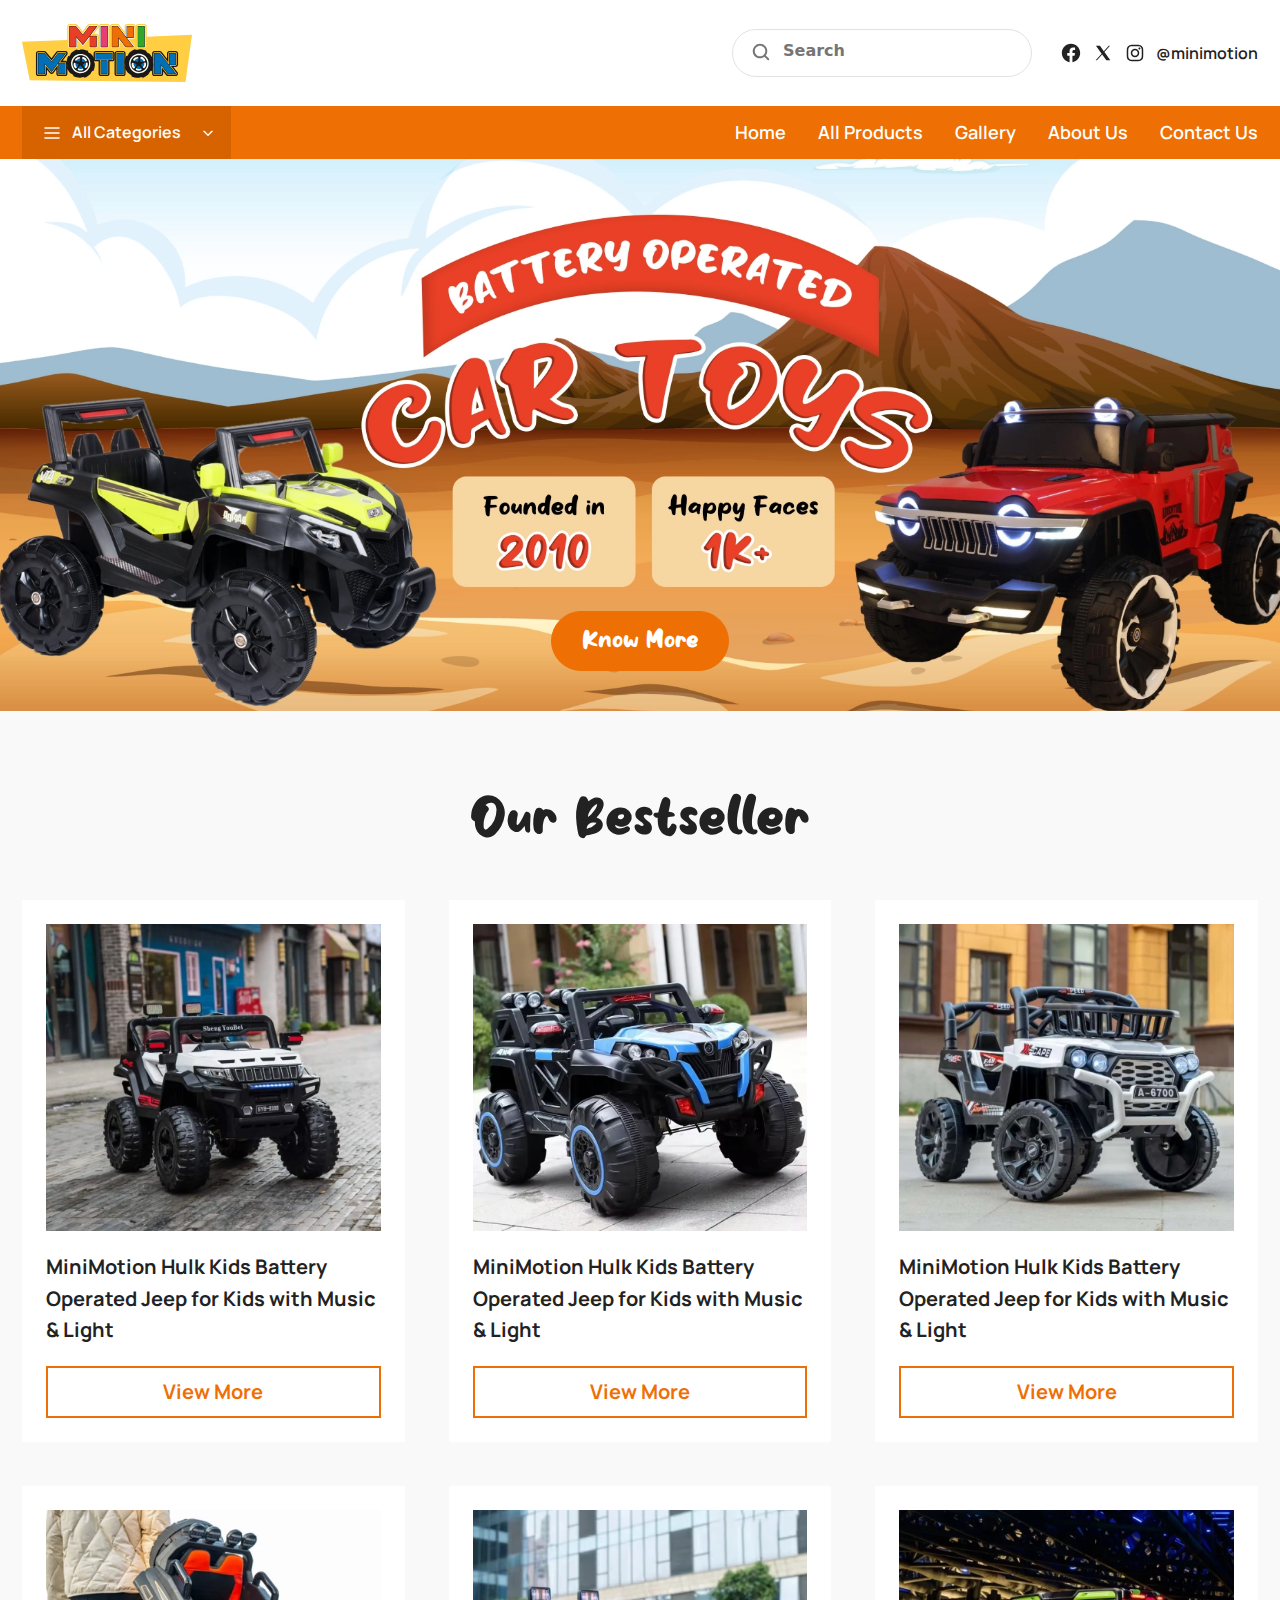
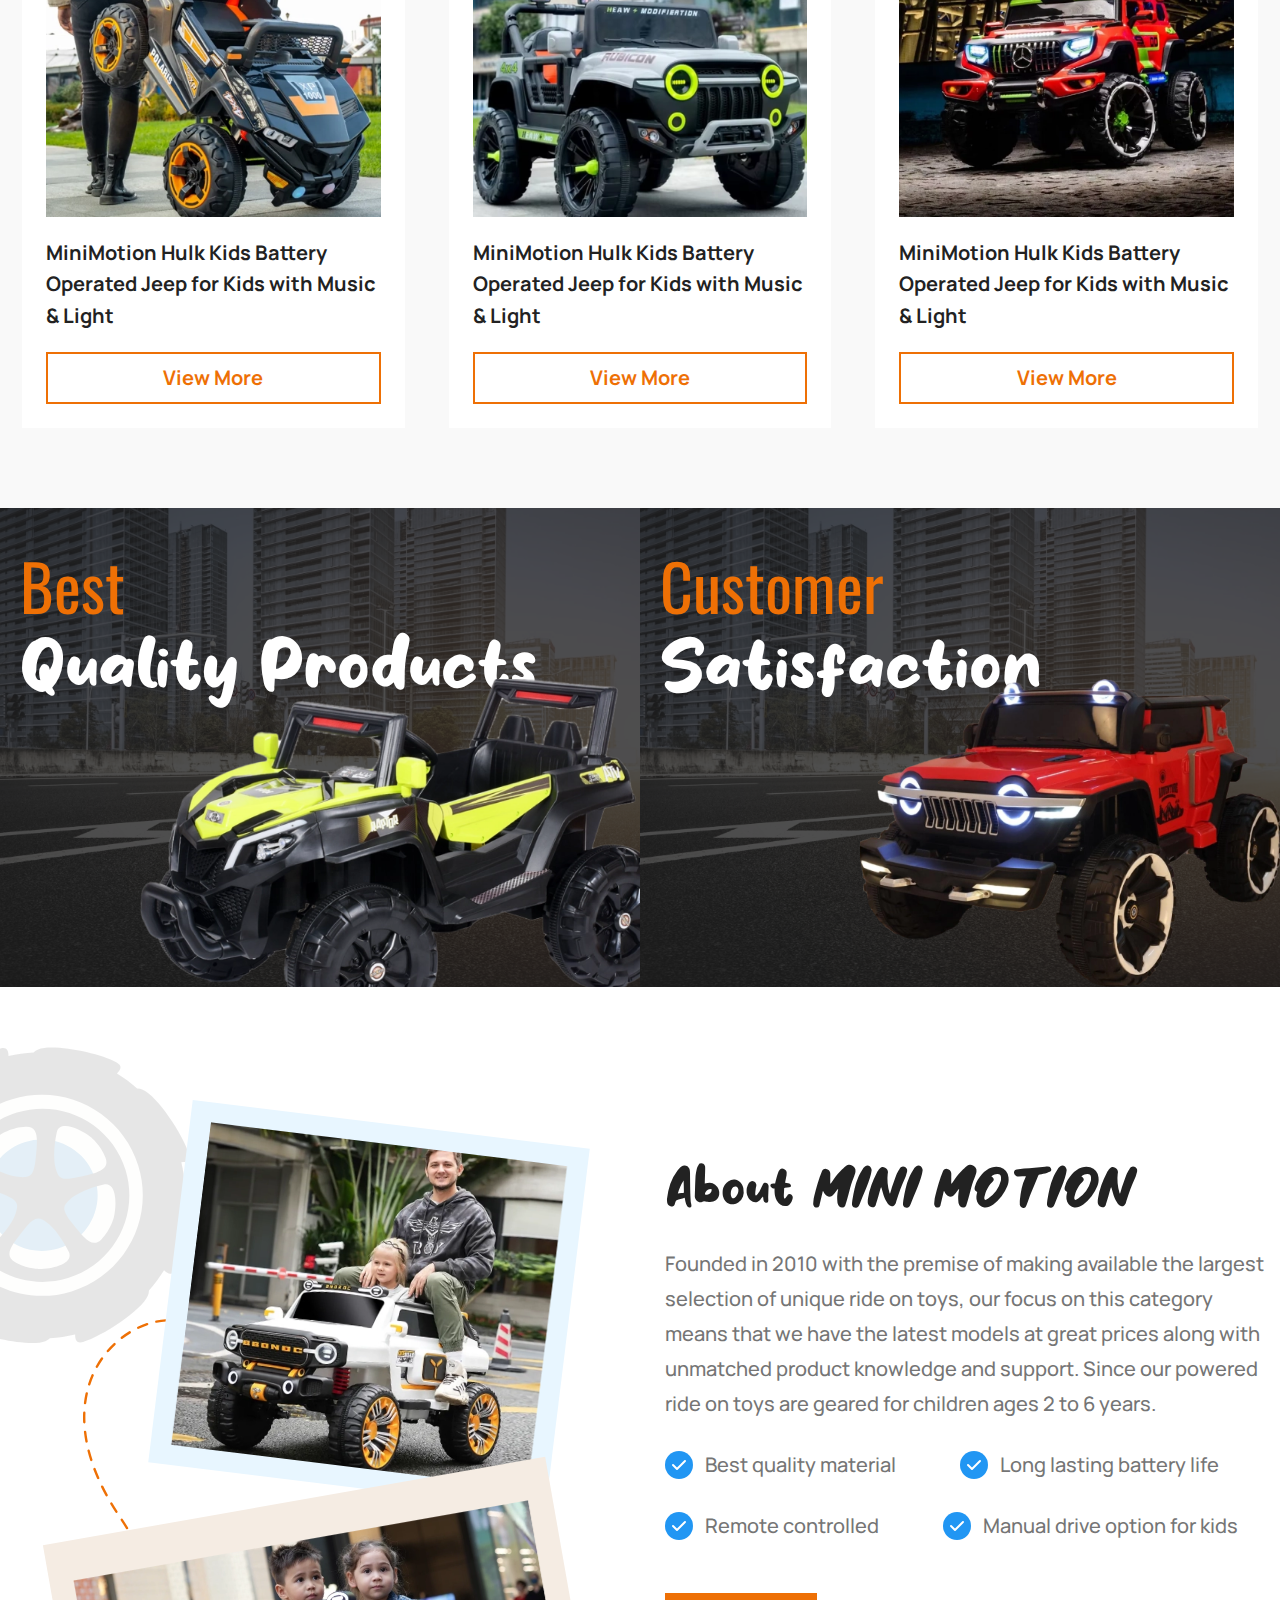
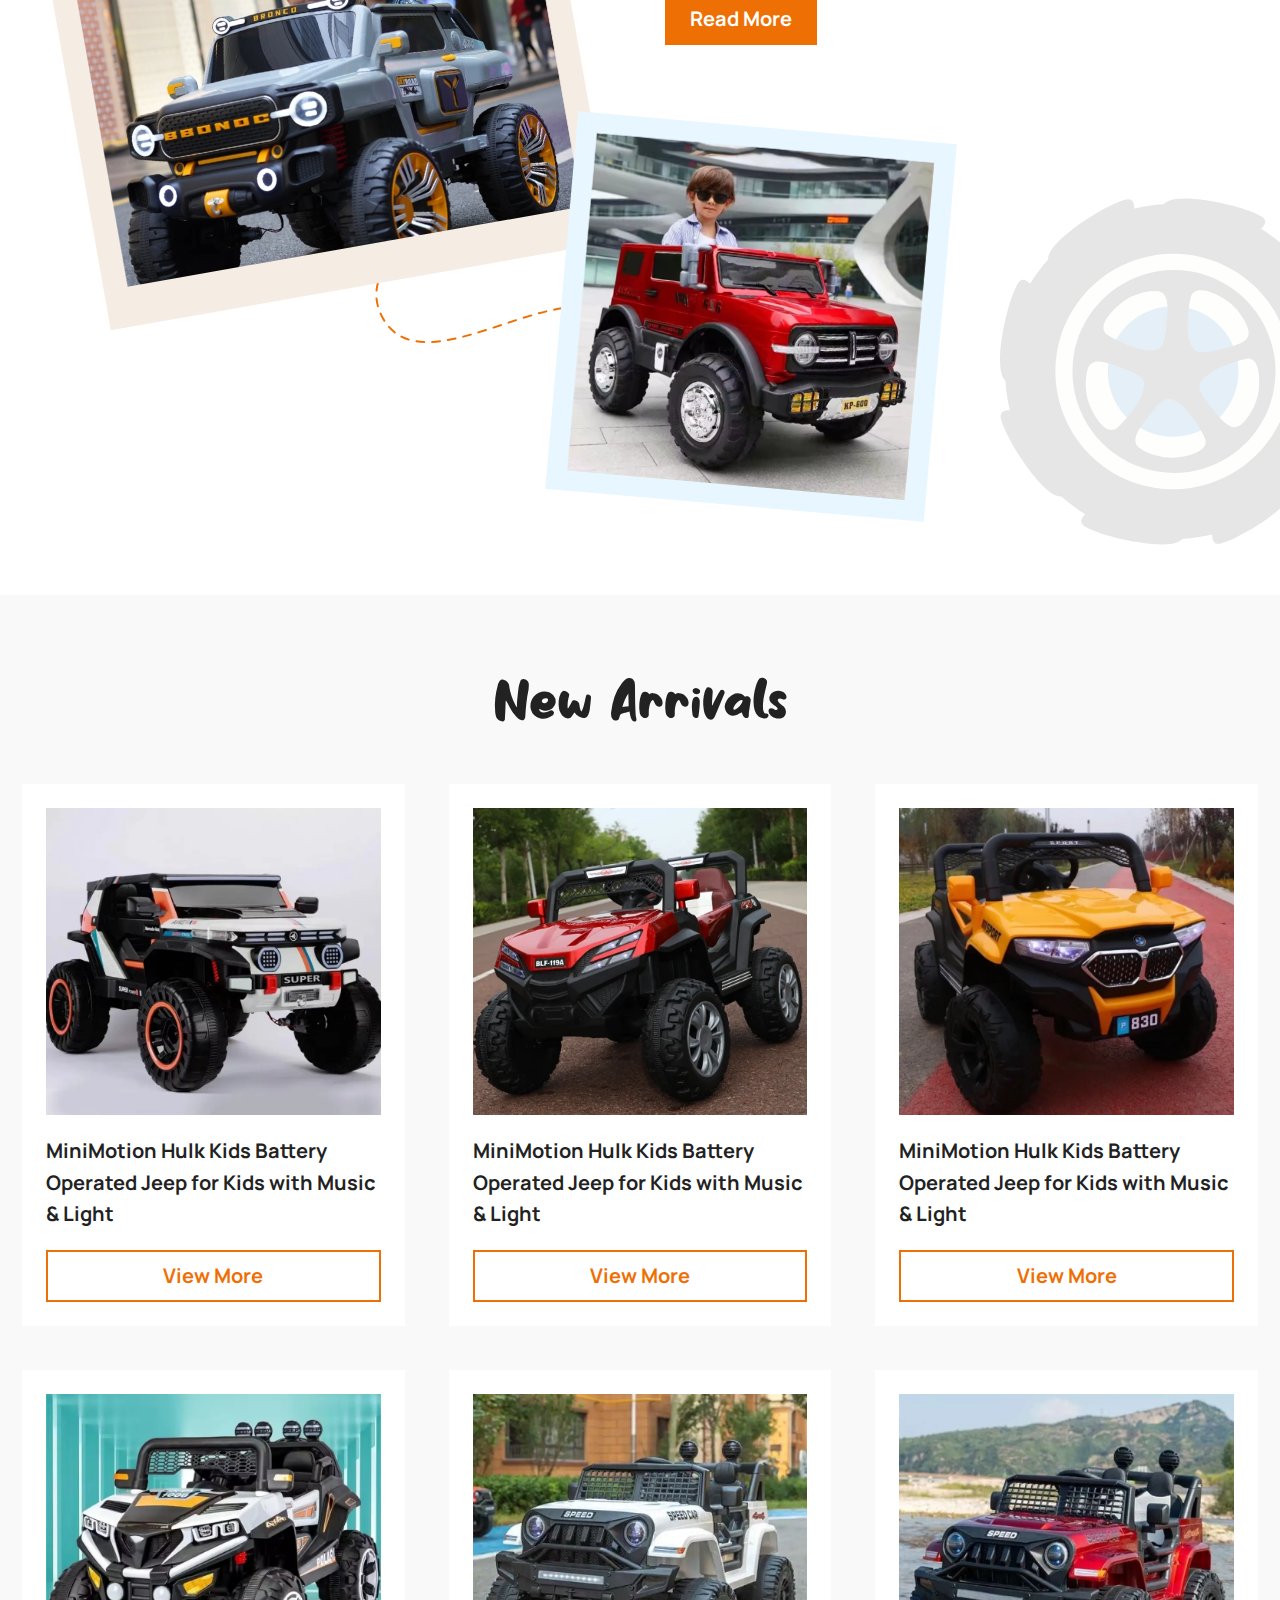
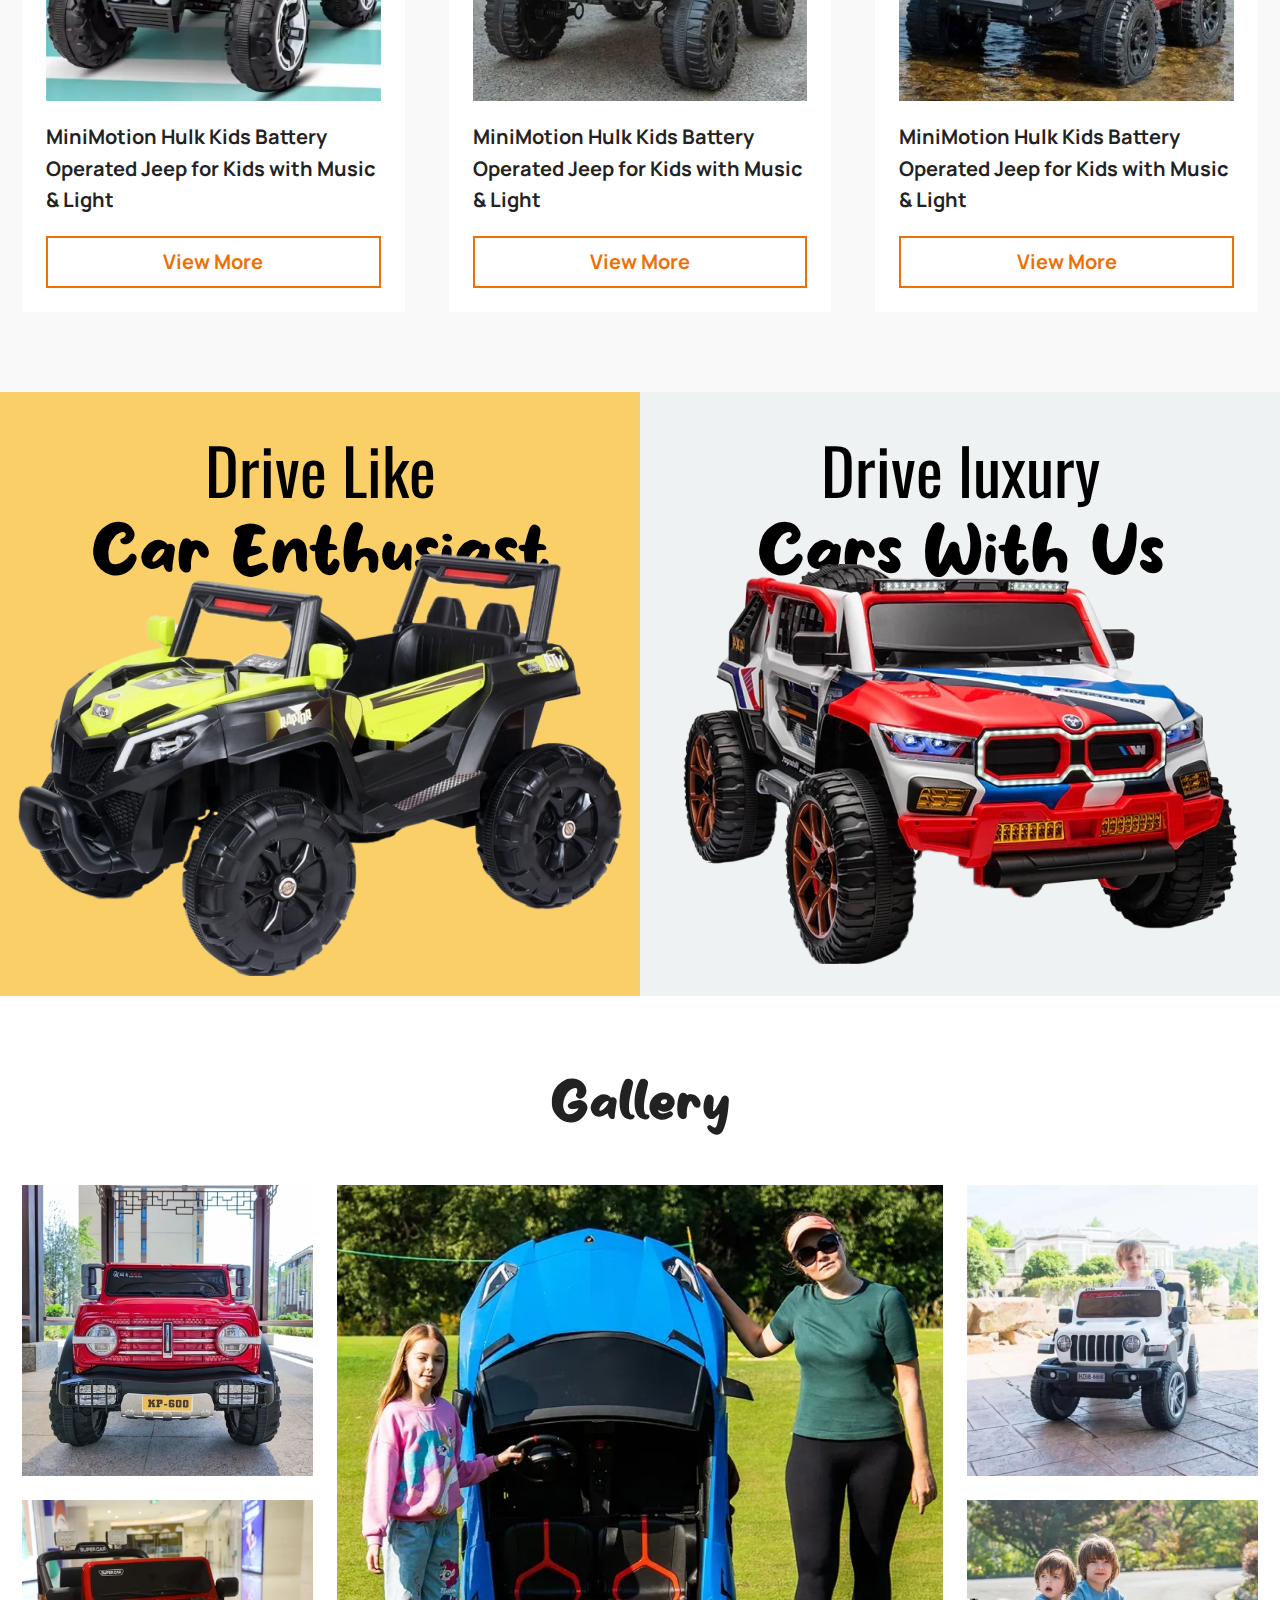
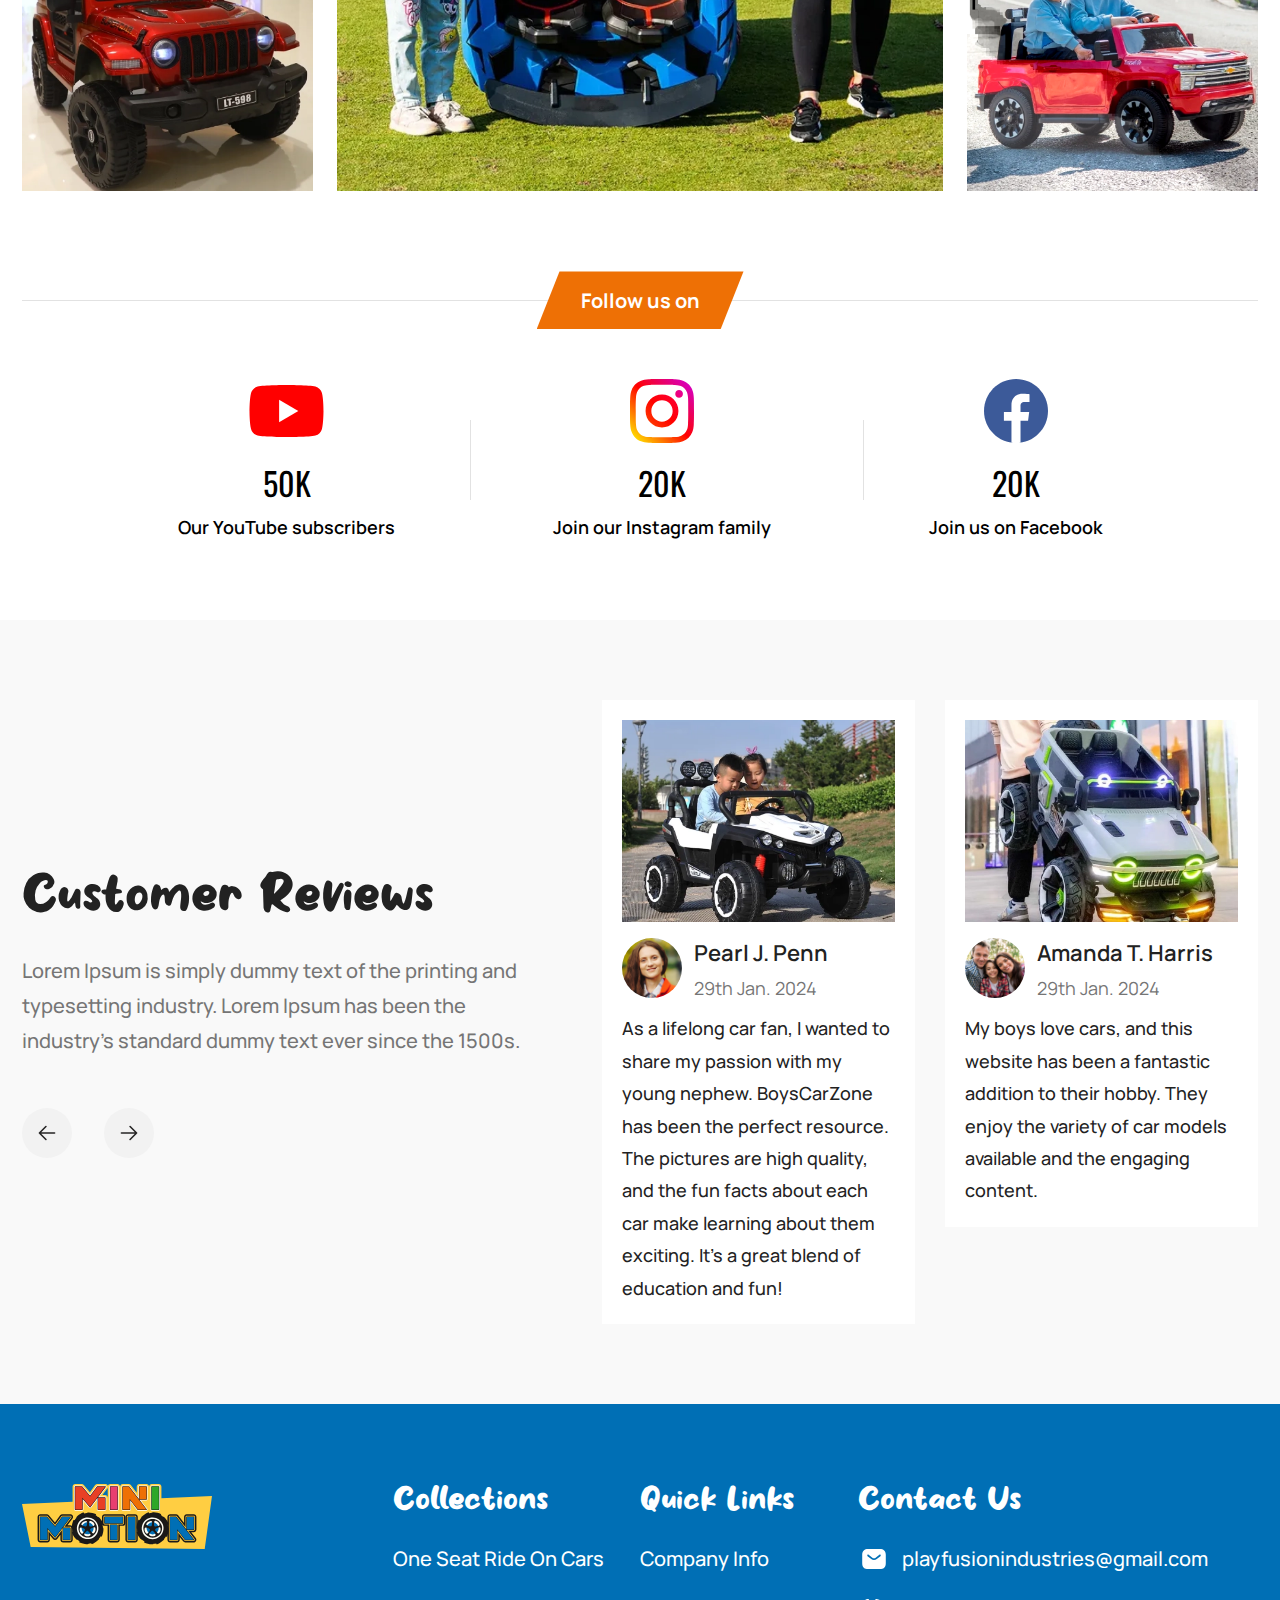
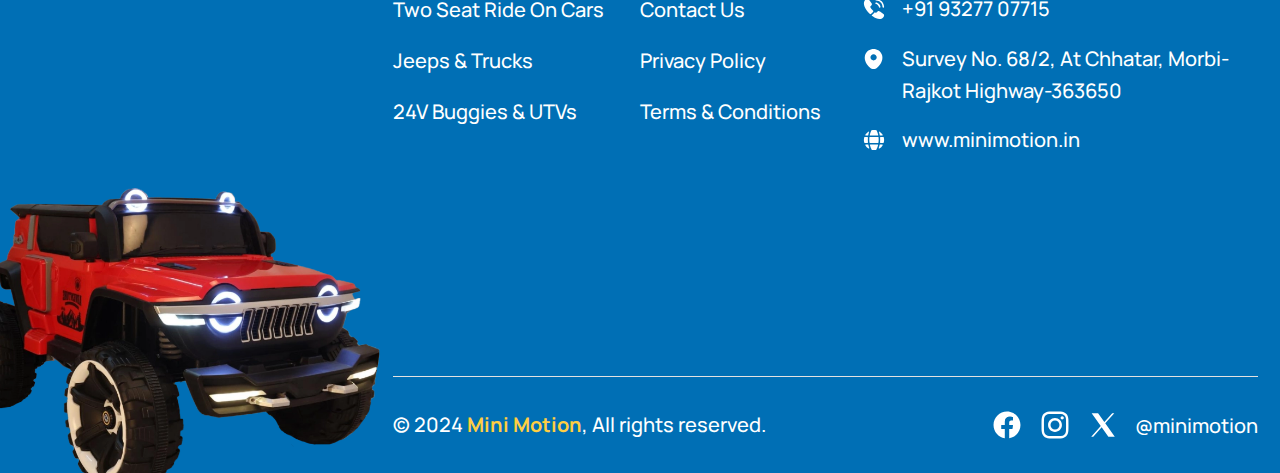
==== commit 61f8c155: "banner btn changes" ====
--- a/html/index.html
+++ b/html/index.html
@@ -75,6 +75,9 @@
             <div class="banner">
                 <div class="home_banner_img" style="background-image: url(./images/home-banner.webp);">
                     <img src="images/home-banner.webp" alt="bnr-img">
+                    <div class="btnbox">
+                        <a href="#">Know More</a>
+                    </div>
                 </div>
             </div>
 
--- a/html/css/style.css
+++ b/html/css/style.css
@@ -60,6 +60,9 @@
 textarea {
     resize: none;
 }
+textarea::-webkit-scrollbar {
+	display: none;
+}
 input[type=text]::-moz-placeholder, 
 input[type=search]::-moz-placeholder, 
 .input-text::-moz-placeholder, 
@@ -140,6 +143,8 @@
 	--light-bg-color: #F2F2F2;
 	--blue-footer-bg: #006FB5;
 	--copy-text-color: #FFCE42;
+	--heading-text-color: #0A314A;
+	--contact-info-bg: #1B1918;
 	--box-shadow: 0px 0px 30px 0px #0000000D;
 
 	--light-orange-background: #EE7005;
@@ -149,6 +154,10 @@
 	--text-black: #222222;
 	--svg-bg-black: #222222;
 	--light-bg-black: #222222;
+
+	--light-pink-bg: #E83F70;
+	--light-pink-border: #E83F70;
+	--light-pink-text: #E83F70;
 }
 
 /*============ Container CSS Code: Start ============*/
@@ -170,37 +179,37 @@
 @media (min-width: 768px) {
 	.container {
 		width: 100%;
-		max-width: 750px;
+		max-width: 770px;
 	}
 }
 @media (min-width: 992px) {
 	.container {
 		width: 100%;
-		max-width: 970px;
+		max-width: 1024px;
 	}
 }
 @media (min-width: 1200px) {
 	.container {
 		width: 100%;
-		max-width: 1260px;
+		max-width: 1280px;
 	}
 }
 @media (min-width: 1300px) {
 	.container {
 		width: 100%;
-		max-width: 1350px;
+		max-width: 1366px;
 	}
 }
 @media (min-width: 1400px) {
 	.container {
 		width: 100%;
-		max-width: 1430px;
+		max-width: 1440px;
 	}
 }
 @media (min-width: 1600px) {
 	.container {
 		width: 100%;
-		max-width: 1632px;
+		max-width: 1716px;
 	}
 }
 
@@ -274,8 +283,9 @@
 .banner { position: relative; display: block; }
 .home_banner_img { position: relative; background-size: cover; background-repeat: no-repeat; background-position: center center; width: 100%; display: flex; padding: 43.09% 0 0 0; }
 .home_banner_img img { width: 100%; height: 100%; object-fit: cover; position: absolute; left: 0; top: 0; display: none; }
-
-
+.home_banner_img .btnbox {position: absolute; bottom: 10%;  display: flex; justify-content: center; align-items: center; left: 50%; transform: translate(-50%, 0);}
+.home_banner_img .btnbox a {font-family: 'Milky Honey'; font-size: 24px; font-weight: 400; height: 60px; display: flex; justify-content: center; align-items: center; background-color: var(--light-orange-background); color: var(--primary-white); border: 1px solid var(--light-orange-btn-border-color); border-radius: 50px; transition: all ease-in-out 0.3s; padding: 0 30px;}
+.home_banner_img .btnbox a:hover{background-color: var(--primary-white); color: var(--light-orange-text);}
 .bestseller_section { display: block; position: relative; padding: 96px 0; background-color: var(--light-white-background); }
 .section_title { margin-bottom: 64px; display: block; text-align: center; }
 .section_title h2 { font-family: 'Milky Honey'; font-weight: 400; font-size: 64px; line-height: 1.10; color: var(--text-black); }
@@ -370,7 +380,7 @@
 
 
 .gallery_section { display: block; position: relative; padding: 96px 0; background-color: var(--primary-white); }
-.gallery_wrapper { max-width: 1796px; margin: 0 auto 96px auto; padding: 0 12px; }
+.gallery_wrapper { max-width: 1696px; margin: 0 auto 96px auto; padding: 0 12px; }
 .gallery_rowwrap { display: block; position: relative; }
 .gallery_rowwrap .row { margin: 0 -12px; row-gap: 24px; }
 .gallery_rowwrap .row>* { padding: 0 12px; }
@@ -449,9 +459,10 @@
 .footer_wrapper .right_part .top_wrap .link_wrap { max-width: 423px; display: block; }
 .footer_wrapper .right_part .top_wrap .link_wrap .title { font-family: 'Milky Honey'; font-weight: 400; font-size: 34px; line-height: 1.10; color: var(--primary-white); font-style: normal; }
 .footer_wrapper .right_part .top_wrap .link_wrap ul { display: block; margin-top: 24px; }
-.footer_wrapper .right_part .top_wrap .link_wrap ul li { display: flex; font-family: 'Manrope'; font-weight: 500; font-size: 24px; line-height: 2.67; color: var(--primary-white); }
-.footer_wrapper .right_part .top_wrap .link_wrap ul li .link { display: flex; font-family: 'Manrope'; font-weight: 500; font-size: 24px; line-height: 2.67; color: var(--primary-white); transition: all 0.4s ease-in-out; }
+.footer_wrapper .right_part .top_wrap .link_wrap ul li { display: flex; font-family: 'Manrope'; font-weight: 500; font-size: 24px; line-height: 1.55; color: var(--primary-white); }
+.footer_wrapper .right_part .top_wrap .link_wrap ul li .link { display: flex; font-family: 'Manrope'; font-weight: 500; font-size: 24px; line-height: 1.55; color: var(--primary-white); transition: all 0.4s ease-in-out; }
 .footer_wrapper .right_part .top_wrap .link_wrap ul li .link:hover { color: var(--text-black); }
+.footer_wrapper .right_part .top_wrap .link_wrap ul li + li { margin-top: 36px; }
 .footer_wrapper .right_part .top_wrap .contact_wrap ul li + li { margin-top: 24px; }
 .footer_wrapper .right_part .top_wrap .contact_wrap ul li .link { line-height: 1.58; }
 .footer_wrapper .right_part .top_wrap .contact_wrap ul li .link i { display: flex; height: 38px; width: 38px; font-size: 0; margin-right: 16px; }
@@ -474,5 +485,343 @@
 .footer_wrapper .right_part .bottom_wrap .social_box ul li a:hover { opacity: 0.7; }
 .footer_wrapper .right_part .bottom_wrap .social_box ul .text a { display: flex; font-family: 'Manrope'; font-weight: 500; font-size: 24px; line-height: 1.58; color: var(--primary-white); transition: all 0.4s ease-in-out; }
 .footer .ftr_car_image { position: absolute; left: 0; bottom: 0; display: block; }
+
+
+
+
+/* ======product====== */
+.bestseller_section.productpage {background-color: rgba(255, 255, 255, 1);}
+.bestseller_section.productpage .product_list {display: flex; justify-content: space-between; flex-wrap: wrap; margin-bottom: 64px; align-items: center;}
+.bestseller_section.productpage .product_list .section_title {margin-bottom: 0;}
+.bestseller_section.productpage .product_list .filter_wrap {display: flex;}
+.bestseller_section.productpage .product_list .filter_wrap .filterbox + .filterbox {margin-left: 24px;}
+.bestseller_section.productpage .product_list .filter_wrap .filterbox .nice-select {font-size: 18px; height: 60px; display: flex; justify-content: flex-start; align-items: center; min-width: 200px;}
+.bestseller_section.productpage .product_list .filter_wrap .filterbox .nice-select .list .option {min-width: 200px;}
+.bestseller_section.productpage .listing_wrapper .item_box {background: rgba(249, 249, 249, 1);}
+.pagination_wrap {margin-top: 64px;}
+.pagination_wrap .pri_next {display: flex; justify-content: center; align-items: center;}
+.pagination_wrap .pri_next .btnb { display: flex;}
+.pagination_wrap .pri_next .btnb + .btnb{margin-left: 24px;}
+.pagination_wrap .pri_next .btnb .primary_btn {display: flex; justify-content: center; align-items: center; height: 58px; padding: 0 24px; font-family: 'Manrope'; font-weight: 400; font-size: 24px; line-height: 1.58; color: rgba(117, 117, 117, 1); border: 1px solid rgba(229, 229, 229, 1); transition: all 0.4s ease-in-out;
+gap: 18px;}
+.pagination_wrap .pri_next .btnb .primary_btn:hover{background-color: var(--light-orange-text);border-color: var(--light-orange-background); color: #FFFFFF;}
+.pro_detail_main {margin: 64px 0 96px;}
+.pro_detail_main .forward_grp {display: flex; justify-content: space-between; align-items: center; margin-bottom: 64px;}
+.pro_detail_main .forward_grp .forward_link {position: relative;}
+.pro_detail_main .forward_grp .forward_link ul {display: flex; }
+.pro_detail_main .forward_grp .forward_link ul li {position: relative; }
+.pro_detail_main .forward_grp .forward_link ul li.active a{color: #222222; font-weight: 600;}
+.pro_detail_main .forward_grp .forward_link ul li:not(:last-child){margin-right: 72px;}
+.pro_detail_main .forward_grp .forward_link ul li::after{position: absolute; content: ''; background-image: url(../images/rightstroke.svg); width: 13px; height: 13px; display: inline-block; background-repeat: no-repeat; top: 13px; right: -43px;}
+.pro_detail_main .forward_grp .forward_link ul li:last-child:after{display: none;}
+
+.pro_detail_main .forward_grp .forward_link ul li a {font-size: 24px; font-weight: 400; font-family: 'Manrope'; color: #757575;}
+.pro_detail_main .forward_grp .share_link {display: flex; align-items: center;}
+.pro_detail_main .forward_grp .share_link a {font-size: 24px; color: #222222; font-weight: 600; font-family: 'Manrope';display: flex;align-items: center;line-height: 38px;}
+.pro_detail_main .forward_grp .share_link a span {display: block; margin-left: 10px;}
+.pro_detail_main .forward_grp .share_link a i {display: flex; align-items: center; justify-content: center; }
+
+.discription_wrap {margin: 96px 0;}
+.discription_wrap .dis_detail {border-bottom: 1px solid #E2E2E2; padding-bottom: 32px;}
+.discription_wrap .dis_detail h2 {font-family: 'Milky Honey'; font-weight: 400; font-size: 64px; line-height: 1.10; color: var(--text-black); padding: 0 0 44px;}
+.discription_wrap .dis_detail h6 {font-size: 32px; font-weight: 700; font-family: 'Manrope'; color: #222222; padding: 0 0 32px;}
+.discription_wrap .dis_detail p {font-size: 24px; line-height: 38px; color: #757575; font-family: 'Manrope';}
+.discription_wrap .dis_detail p + p{margin-top: 32px;}
+
+.future_wrap {margin-top: 32px;}
+.future_wrap p {font-size: 24px; line-height: 64px; color: #757575;font-family: 'Manrope';}
+.future_wrap ul {margin: 0; padding: 0;}
+.future_wrap ul li {font-size: 24px; color: #757575;font-family: 'Manrope'; font-weight: 500; line-height: 64px; position: relative; display: block; padding-left: 20px;}
+.future_wrap ul li::before{position: absolute; content: ''; width: 7px; height: 7px; border-radius: 50%; background-color: #222222; left: 0; top: 30px;}
+.future_wrap ul li span {color: #222222; font-weight: 700;}
+
+.img_banner_sec {position: relative;}
+.img_banner_sec .img_banner {width: 100%;}
+.img_banner_sec .img_banner img {display: flex; width: 100%;}
+.productdetailpage {background: var(--primary-white);}
+.productdetailpage .listing_wrapper .item_box {background-color: var(--light-white-background);}
+.productdetailpage .listing_wrapper .item_box p {border-bottom: 1px solid #E2E2E2; padding-bottom: 24px;}
+.productpage .listing_wrapper .item_box p {border-bottom: 1px solid #E2E2E2; padding-bottom: 24px;}
+
+.releted_swiper {overflow: hidden;}
+.releted_swiper .product_slider .item_box .image {padding: 89.823% 0 0 0;}
+.pro_slider {position: relative;}
+.pswiper-btn-prev,
+.pswiper-btn-next {border: 1px solid #F5ECE3; display: flex; width: 60px; height: 60px; align-items: center; justify-content: center; background-color: var(--primary-white); }
+.pswiper-btn-prev {position: absolute; top: 50%; transform: translate(50%, -50%); z-index: 111; left: -60px;}
+.pswiper-btn-prev i,
+.pswiper-btn-next i{display: flex; align-items: center; justify-content: center;}
+.pswiper-btn-next {position: absolute; top: 50%; transform: translate(50%, -50%); z-index: 111; right: 0;}
+.product_slider_gallary {width: 50%;}
+.fullimg_gallary.swiper { width: 100%; height: 267px; margin-left: auto; margin-right: auto; padding-top: 24px; }
+.product_thumb_slider.mySwiper2 { height: 850px; width: 100%; }
+.product_thumb_slider.mySwiper { height: 33.33%; box-sizing: border-box; padding: 10px 0; }
+.fullimg_gallary.mySwiper .swiper-slide { width: 33.33%; height: 100%; border: 1px solid var(--light-border-color); padding: 24px 0; }
+.fullimg_gallary .swiper-slide img { display: block; width: 100%; height: 100%; object-fit: cover; }
+.product_thumb_slider .swiper-slide img { display: block; width: 100%; height: 100%; object-fit: cover; }
+.product_thumb_slider .swiper-button-next, 
+.product_thumb_slider .swiper-button-prev {color: #222222 !important;background-color: var(--primary-white); width: 44px; border-radius: 50px;}
+.product_thumb_slider .swiper-button-next:after,
+.product_thumb_slider .swiper-button-prev:after {font-size: 15px !important; font-weight: 700;}
+.product_grp {display: flex; }
+.product_purchase {width: 50%; padding-left: 64px;}
+.product_purchase .product_head {padding-bottom: 58px;}
+.product_purchase .product_head h3 {font-size: 44px; color: var(--light-bg-black); line-height: 60px; font-family: 'Manrope'; font-weight: 700;}
+.product_purchase .rating_star {display: flex; align-items: center;}
+.product_purchase .rating_star .star_grp ul {display: flex;}
+.product_purchase .rating_star .star_grp ul li {display: block;}
+.product_purchase .rating_star .star_grp ul li:not(:last-child){margin-right: 28px;}
+.review_total {margin-left: 28px;}
+.review_total span {display: block;  font-size: 20px; color: var(--light-bg-black); line-height: 24px; font-family: 'Manrope'; font-weight: 500;}
+.ship_detail {padding-top: 58px; padding-bottom: 44px;}
+.ship_detail ul {display: flex; align-items: center;}
+.ship_detail ul li {display: flex; align-items: center;}
+.ship_detail ul li:not(:last-child){margin-right: 64px;}
+.ship_detail ul li i {display: flex;}
+.ship_detail ul li span {display: block; font-size: 24px; line-height: 38px; color: var(--light-bg-black);font-family: 'Manrope'; margin-left: 16px;}
+.stock_detail {border-top: 1px solid var(--light-border-color); border-bottom: 1px solid var(--light-border-color); padding-top: 44px; padding-bottom: 44px;}
+.stock_detail .stock_dtl { position: relative;}
+.stock_detail .stock_dtl p {display: block; font-size: 24px; line-height: 38px; color: var(--text-gray);font-family: 'Manrope';}
+.stock_detail .stock_dtl p + p{margin-top: 44px;}
+.color_select {padding-top: 44px;}
+.color_select .color_head {padding-bottom: 24px;}
+.color_select .color_head p {font-size: 24px; color: var(--light-bg-black); font-weight: 500; line-height: 38px; font-family: 'Manrope';}
+/* .dif_color { display: flex;}
+.color_wrap {position: relative;}
+.dif_color label + label {margin-right: 24px;}
+.dif_color label {display: flex; position: relative; cursor: pointer; }
+.dif_color label input {position: absolute; opacity: 0; cursor: pointer; height: 0; width: 0; left: 0; top: 0; width: 100%; height: 100%;}
+.dif_color label .checkmark {position: absolute; top: 0; left: 0; height: 64px; width: 64px;
+background-color: #000000; border: 1px solid var(--light-border-color); border-radius: 50%;}
+.dif_color label:checked ~ .checkmark {
+	background-color: #2196F3;
+  }
+
+  .checkmark:after {
+	content: "";
+	position: absolute;
+	display: none;
+  }
+  .dif_color label input:checked ~ .checkmark:after {
+	display: block;
+  }
+
+  .dif_color label .checkmark:after {
+	
+	border: solid white;
+	border-width: 0 3px 3px 0;
+	-webkit-transform: rotate(45deg);
+	-ms-transform: rotate(45deg);
+	transform: rotate(45deg);
+	left: 25px;
+    top: 11px;
+    width: 15px;
+    height: 30px;
+  } */
+
+  .colorBtn { display: flex; gap: 20px; }
+  .difBtn { position: relative; }
+  .difBtn label { position: relative; display: block; cursor: pointer;}
+  .difBtn label [type="radio"] { position: absolute; left: 0; top: 0; width: 100%; height: 100%; opacity: 0; visibility: hidden; }
+  .difBtn span { position: relative; display: flex; justify-content: center; align-items: center; width: 64px; height: 64px; border-radius: 50%; }
+  .difBtn label [type="radio"]:checked + span::after{   left: 25px; content: ''; position: absolute;
+	top: 10px;
+	width: 15px;
+	height: 35px;
+	border: solid #000000;
+	border-width: 0 3px 3px 0;
+	-webkit-transform: rotate(45deg);
+	-ms-transform: rotate(45deg);
+	transform: rotate(45deg); 
+}
+
+.order_sec {padding-top: 44px;}
+.order_sec .order_dtl {padding-bottom: 89px;}
+.order_sec .order_dtl ul {margin: 0; padding: 0; display: block;}
+.order_sec .order_dtl ul li {display: flex; align-items: center;}
+.order_sec .order_dtl ul li i {display: inline-flex;}
+.order_sec .order_dtl ul li span {font-size: 24px; color: var(--light-bg-black); font-weight: 500; font-family: 'Manrope'; margin-left: 16px; display: block;}
+.order_sec .btnbox .primary_btn {display: flex; justify-content: center; align-items: center; padding: 0 10px; height: 58px; border: 2px solid var(--light-orange-btn-border-color); font-family: 'Manrope'; font-weight: 700; font-size: 24px; line-height: 1.58; color: var(--primary-white); transition: all 0.4s ease-in-out; margin-top: auto; background-color: var(--light-orange-background);}
+.order_sec .btnbox .primary_btn:hover {background-color: var(--primary-white); color: var(--light-bg-black);}
+
+
+.gallery_sec {margin: 96px 0;}
+.gallery_sec .gallery_grp {position: relative;}
+.gallery_sec .gallery_grp .gallery_head {padding-bottom: 64px;}
+.gallery_sec .gallery_grp .gallery_head h2 {font-size: 64px; color: var(--light-bg-black); line-height: 70.53px; font-weight: 400; font-family: 'Milky Honey';}
+.gallery_sec .gallery_grp .row {row-gap: 26px;}
+.gallery_sec .gallery_grp .gallery_img {position: relative; width: 100%; display: flex; padding: 99.78% 0 0 0;}
+.gallery_sec .gallery_grp .gallery_img img {width: 100%; height: 100%; object-fit: cover; position: absolute;
+left: 0; top: 0;}
+/* ======product====== */
+
+
+
+            
+            
+            
+            
 .footer .ftr_car_image .image_wrap { max-width: 697px; display: flex; }
-.footer .ftr_car_image .image_wrap img { width: 100%; height: auto; object-fit: cover; }+.footer .ftr_car_image .image_wrap img { width: 100%; height: auto; object-fit: cover; }
+
+
+.who_section { padding: 0 0 58px 0; background-color: var(--primary-white); }
+.who_section .container { max-width: 1730px; }
+.who_wrapper { display: flex; align-items: center; justify-content: space-between; }
+.who_wrapper .left_part { position: relative; max-width: 800px; width: 100%; display: flex; padding: 52.136% 0 0 0; }
+.who_wrapper .left_part img { width: 100%; height: 100%; object-fit: cover; position: absolute; left: 0; top: 0; }
+.who_wrapper .right_part { max-width: 808px; display: block; position: relative; }
+.who_wrapper .right_part h2 { font-family: 'Milky Honey'; font-weight: 400; font-size: 64px; line-height: 1.10; color: var(--heading-text-color); }
+.who_wrapper .right_part p { font-family: 'Manrope'; font-size: 24px; font-weight: 500; line-height: 1.75; color: var(--text-gray); margin-top: 32px; }
+
+
+.ourvision_section { padding: 96px 0; background-color: var(--light-white-background); }
+.vision_wrapper { display: block; position: relative; text-align: center; }
+.vision_wrapper .section_title { margin: 0; }
+.vision_wrapper .section_title .image_box { display: flex; align-items: center; justify-content: center; margin-bottom: 24px; }
+.vision_wrapper .section_title .image_box .img { display: flex; height: 96px; width: 96px; }
+.vision_wrapper .section_title .image_box .img img { width: 100%; height: auto; }
+.vision_wrapper .section_title .image_box .img + .img { margin-left: 24px; }
+.vision_wrapper .section_title h2 { color: var(--heading-text-color); }
+.vision_wrapper .section_title p { font-family: 'Manrope'; font-weight: 500; font-size: 24px; line-height: 1.75; color: var(--text-gray); margin-top: 32px; }
+
+
+.commitment_section { padding: 96px 0; background-color: var(--primary-white); }
+.commitment_wrapper { display: flex; justify-content: space-between; align-items: center; }
+.commitment_wrapper .left_part { display: block; max-width: 900px; }
+.commitment_wrapper .left_part h2 { font-family: 'Milky Honey'; font-weight: 400; font-size: 64px; line-height: 1.10; color: var(--heading-text-color); }
+.commitment_wrapper .left_part p { font-family: 'Manrope'; font-size: 24px; font-weight: 500; line-height: 1.75; color: var(--text-gray); margin-top: 32px; }
+.commitment_wrapper .right_part { position: relative; max-width: 703px; width: 100%; display: flex; padding: 39.773% 0 0 0; }
+.commitment_wrapper .right_part img { width: 100%; height: 100%; object-fit: cover; position: absolute; left: 0; top: 0; }
+
+
+.about_minimotion { padding: 64px 0 96px 0; }
+.about_minimotion_wrapper { display: flex; justify-content: space-between; align-items: center; gap: 20px; }
+.about_minimotion_wrapper .left_section { display: block; position: relative; width: 100%; }
+.about_minimotion_wrapper .left_section .first_image { background-color: var(--light-blue-bg); padding: 20px; max-width: 382px; transform: rotate(-15deg); position: relative; right: -20%; }
+.about_minimotion_wrapper .left_section .first_image .image { position: relative; width: 100%; display: flex; padding: 82.12% 0 0 0; }
+.about_minimotion_wrapper .left_section .first_image .image img { width: 100%; height: 100%; object-fit: cover; position: absolute; left: 0; top: 0; }
+.about_minimotion_wrapper .left_section .second_image { background-color: var(--orange-bg-light); padding: 34px 16px; position: relative; transform: rotate(15deg); max-width: 460px; margin-top: 100px; }
+.about_minimotion_wrapper .left_section .second_image .image { position: relative; width: 100%; display: flex; padding: 62.828% 0 0 0; }
+.about_minimotion_wrapper .left_section .second_image .image img { width: 100%; height: 100%; object-fit: cover; position: absolute; left: 0; top: 0; }
+.about_minimotion_wrapper .center_section { display: block; position: relative; }
+.about_minimotion_wrapper .center_section .logo_block { display: flex; max-width: 410px; margin: 0 auto; }
+.about_minimotion_wrapper .center_section .logo_block img { width: 100%; height: auto; }
+.about_minimotion_wrapper .center_section .follow { display: flex; justify-content: center; margin-top: 64px; font-family: 'Milky Honey'; font-size: 64px; font-weight: 400; line-height: 1.10; color: var(--heading-text-color); }
+.about_minimotion_wrapper .center_section .btnlink { display: flex; justify-content: center; margin-top: 32px; }
+.about_minimotion_wrapper .center_section .btnlink a { display: flex; justify-content: center; align-items: center; height: 156px; padding: 0 94px; border: 1px solid var(--light-pink-border); background-color: var(--light-pink-bg); border-radius: 140px; font-family: 'Oswald'; font-weight: 400; font-size: 64px; line-height: 1.5; color: var(--primary-white); transition: all 0.4s ease-in-out; }
+.about_minimotion_wrapper .center_section .btnlink a:hover { background-color: transparent; color: var(--light-pink-text); }
+.about_minimotion_wrapper .center_section .social { display: flex; justify-content: center; margin-top: 44px; }
+.about_minimotion_wrapper .center_section .social li { display: block; position: relative; }
+.about_minimotion_wrapper .center_section .social li + li { margin-left: 64px; }
+.about_minimotion_wrapper .center_section .social li a { display: flex; height: 64px; width: 64px; transition: all 0.4s ease-in-out; }
+.about_minimotion_wrapper .center_section .social li a img { width: 100%; height: auto; }
+.about_minimotion_wrapper .center_section .social li a:hover { opacity: 0.7; }
+.about_minimotion_wrapper .right_section { display: block; position: relative; width: 100%; }
+.about_minimotion_wrapper .right_section .first_image { background-color: var(--light-blue-bg); padding: 20px; transform: rotate(7deg); position: relative; max-width: 434px; }
+.about_minimotion_wrapper .right_section .first_image .image { position: relative; width: 100%; display: flex; padding: 89.342% 0 0 0; }
+.about_minimotion_wrapper .right_section .first_image .image img { width: 100%; height: 100%; object-fit: cover; position: absolute; left: 0; top: 0; }
+.about_minimotion_wrapper .right_section .second_image { background-color: var(--orange-bg-light); padding: 32px 16px; position: relative; transform: rotate(-15deg); max-width: 425px; margin-top: 100px; margin-left: auto; }
+.about_minimotion_wrapper .right_section .second_image .image { position: relative; width: 100%; display: flex; padding: 66.42% 0 0 0; }
+.about_minimotion_wrapper .right_section .second_image .image img { width: 100%; height: 100%; object-fit: cover; position: absolute; left: 0; top: 0; }
+
+
+.get_section { background-color: var(--light-white-background); padding: 96px 0 138px 0; }
+.get_wrapper { display: block; position: relative; }
+.get_wrapper .section_title { max-width: 954px; margin: 0 auto 96px auto; text-align: center; }
+.get_wrapper .section_title h2 { color: var(--heading-text-color); }
+.get_wrapper .section_title p { font-family: 'Manrope'; font-weight: 500; font-size: 24px; line-height: 1.75; color: var(--text-gray); margin-top: 32px; }
+.form_section { background-color: var(--primary-white); border-radius: 30px; display: flex; justify-content: space-between; width: 100%; }
+.form_section .left_block { background-color: var(--contact-info-bg); border-radius: 30px 20px 20px 30px; padding: 64px 44px; position: relative; width: 40%; display: flex; }
+.form_section .left_block .image { display: flex; max-width: 100%; position: absolute; left: 0; top: 16px; }
+.form_section .left_block .image img { width: 100%; height: auto; }
+.form_section .left_block .contact_detail { display: flex; flex-direction: column; justify-content: space-between; z-index: 1; position: relative; gap: 20px; }
+.form_section .left_block .contact_detail .top_box { display: block; position: relative; }
+.form_section .left_block .contact_detail .top_box .title { display: flex; font-family: 'Milky Honey'; font-weight: 400; font-size: 48px; line-height: 1.10; color: var(--primary-white); }
+.form_section .left_block .contact_detail .top_box ul { margin-top: 24px; }
+.form_section .left_block .contact_detail .top_box ul li { font-family: 'Manrope'; font-weight: 500; font-size: 24px; line-height: 1.75; color: var(--primary-white); }
+.form_section .left_block .contact_detail .center_box { display: block; position: relative; max-width: 423px; }
+.form_section .left_block .contact_detail .center_box li { display: flex; }
+.form_section .left_block .contact_detail .center_box li + li { margin-top: 44px; }
+.form_section .left_block .contact_detail .center_box li .link { display: flex; font-family: 'Manrope'; font-weight: 500; font-size: 24px; line-height: 1.58; color: var(--primary-white); transition: all 0.3s ease-in-out; }
+.form_section .left_block .contact_detail .center_box li .link i { display: flex; font-size: 0; height: 38px; width: 38px; margin-right: 16px; }
+.form_section .left_block .contact_detail .center_box li .link i img { width: 100%; height: auto; }
+.form_section .left_block .contact_detail .center_box li .link:hover { opacity: 0.6; }
+.form_section .left_block .contact_detail .center_box li .location_text i { min-width: 38px; }
+.form_section .left_block .contact_detail .center_box li .location_text:hover { opacity: 1; }
+.form_section .left_block .contact_detail .bottom_box { display: flex; position: relative; align-items: center; }
+.form_section .left_block .contact_detail .bottom_box li { display: block; position: relative; }
+.form_section .left_block .contact_detail .bottom_box li + li { margin-left: 10px; }
+.form_section .left_block .contact_detail .bottom_box .icon a { display: flex; height: 38px; width: 38px; transition: all 0.4s ease-in-out; }
+.form_section .left_block .contact_detail .bottom_box .icon a img { width: 100%; height: auto; }
+.form_section .left_block .contact_detail .bottom_box li a:hover { opacity: 0.6; }
+.form_section .left_block .contact_detail .bottom_box .text a { display: flex; font-family: 'Manrope'; font-weight: 600; font-size: 24px; line-height: 1.58; color: var(--primary-white); transition: all 0.4s ease-in-out; }
+.form_section .right_block { padding: 64px; width: 60%; }
+.form_block { display: flex; width: 100%; }
+.form_block + .form_block { margin-top: 44px; }
+.form_block .input-row { width: 50%; display: flex; flex-direction: column; }
+.form_block .textarea_wrap { width: 100%; }
+.form_block .input-row + .input-row { margin-left: 44px; }
+.form-label { font-family: 'Manrope'; font-weight: 500; font-size: 20px; line-height: 1.6; color: var(--text-gray); margin-bottom: 24px; }
+.form-control { position: relative; border-bottom: 1px solid var(--light-border-color) !important; height: 58px; padding: 0 0 16px 0; font-family: 'Manrope'; font-weight: 500; font-size: 24px; line-height: 1.75; color: var(--text-gray); border: none; border-radius: 0; }
+.form-control:focus { box-shadow: none; border-color: var(--light-border-color); color: var(--text-gray); }
+.error_msg { font-family: 'Manrope'; font-weight: 500; font-size: 14px; line-height: 1.6; color: var(--light-pink-text); display: flex; margin: 4px 0 0 0; }
+.input-row .nice-select { display: block; height: 58px; padding: 0 0 16px 0; border-bottom: 1px solid var(--light-border-color) !important; border: none; border-radius: 0; }
+.input-row .nice-select .current { font-family: 'Manrope'; font-weight: 500; font-size: 24px; line-height: 1.75; color: var(--text-gray); }
+.input-row .nice-select::after { border: none; margin-top: -6px; height: 6px; width: 12px; -webkit-transition: all 0.2s ease-in-out; transition: all 0.2s ease-in-out; right: 15px; background-image: url(../images/gray-down-arrow.svg); background-size: cover; background-repeat: no-repeat; background-position: center center; transform: rotate(0) translate(0, -28%); transform-origin: center center; }
+.input-row .nice-select.open:after { -webkit-transform: rotate(-135deg); -ms-transform: rotate(-135deg); transform: rotate(-180deg); }
+.input-row .nice-select .list { width: 100%; }
+.input-row .nice-select .list .option { font-size: 16px; }
+.textarea_wrap .address { height: 166px; }
+.form-group { display: flex; align-items: flex-start; }
+.form-group input { display: none; }
+.form-group label { position: relative; cursor: pointer; padding-left: 40px; font-family: 'Manrope'; font-weight: 400; font-size: 20px; line-height: 1.6; color: var(--text-gray); }
+.form-group label::before { content: ''; position: absolute; left: 0; top: 0; height: 24px; width: 24px; border: 1px solid var(--light-border-color); }
+.form-group input:checked + label::before { border-color: var(--blue-footer-bg); }
+.form-group input:checked + label::after { content: ''; display: block; position: absolute; top: 4px; left: 4px; width: 16px; height: 16px; background-color: var(--blue-footer-bg); }
+.form_section .right_block .btnlink { display: flex; margin-top: 58px; }
+.form_section .right_block .btnlink .btn_wrapper { border: none; background-color: var(--light-orange-background); padding: 18px 24px; font-family: 'Manrope'; font-weight: 400; font-size: 20px; line-height: 1.2; color: var(--primary-white); }
+.form_section .right_block .btnlink .btn_wrapper i { display: inline-flex; font-size: 0; height: 24px; width: 24px; transition: all 0.4s ease-in-out; margin-left: 10px; }
+.form_section .right_block .btnlink .btn_wrapper i img { width: 100%; height: auto; }
+.form_section .right_block .btnlink .btn_wrapper:hover i { transform: translate(10px, 0); }
+
+
+.map_section { display: flex; width: 100%; position: relative; padding: 42.039% 0 0 0; }
+.map_section iframe { width: 100%; height: 100%; object-fit: cover; position: absolute; left: 0; top: 0; }
+
+
+section.not-found { display: inline-block; vertical-align: top; width: 100%; }
+.four_zero_page { padding: 153px 0 100px 0; width: 100%; float: left; text-align: center; display: -ms-flexbox; display: flex; align-items: center; justify-content: center; min-height: calc(100vh - 120px - 237px); }
+.four_zero_page .big_title { width: 100%; display: inline-block; vertical-align: top; position: relative; text-align: center; z-index: 2; }
+.four_zero_page .big_title span { display: inline-block; width: 100%; font-family: 'Milky Honey'; font-size: 200px; line-height: 1.3; letter-spacing: 0.03em; color: var(--heading-text-color); text-transform: uppercase; position: absolute; bottom: -15px; left: 50%; -webkit-transform: translateX(-50%); -moz-transform: translateX(-50%); -ms-transform: translateX(-50%); transform: translateX(-50%); z-index: -1; opacity: 0.1; }
+.four_zero_page .big_title h1 { width: 100%; color: var(--heading-text-color); font-size: 52px; line-height: 1.1923; font-family: 'Manrope'; text-align: center;  padding-bottom: 12px; }
+.four_zero_page .big_title::after { content: ''; background: var(--primary-black); width: 60px; height: 2px; position: absolute; left: 50%; bottom: 0; transform: translateX(-50%); display: block; }
+.four_zero_page .fore_text { padding: 29px 0 0 0; font-size: 18px; display: inline-block; width: 100%; color: var(--light-bg-black); font-family: 'Manrope'; }
+.four_zero_page .read_more { padding: 32px 0 0 0; display: -ms-flexbox; display: flex; align-items: center; width: 100%; justify-content: center; }
+body.error404 .site-main { padding: 0 !important; }
+.four_zero_page .read_more a { display: flex; height: 60px; position: relative; overflow: hidden; padding: 0 50px; font-size: 18px; line-height: 22px; letter-spacing: 0.1em; border: 2px solid var(--light-bg-black); font-family: 'Oswald'; text-transform: uppercase; color: var(--heading-text-color); background: var(--primary-white); align-items: center; justify-content: center; z-index: 2; }
+.four_zero_page .read_more a:hover{ color: var(--primary-white); background-color: var(--light-bg-black); }
+
+
+.default_content h1 { font-family: 'Milky Honey'; font-size: 80px; color: var(--heading-text-color); font-weight: 400; line-height: normal; margin: 0 0 25px 0; padding: 0; }
+.default_content h2 { font-family: 'Milky Honey'; font-size: 60px; color: var(--heading-text-color); font-weight: 400; line-height: normal; margin: 0 0 30px 0; padding: 0; }
+.default_content h3 { font-family: 'Milky Honey'; font-size: 40px; color: var(--heading-text-color); font-weight: 400; line-height: normal; margin: 0 0 15px 0; padding: 0; }
+.default_content h4 { font-family: 'Milky Honey'; font-size: 32px; color: var(--heading-text-color); font-weight: 400; line-height: normal; margin: 0 0 15px 0; padding: 0; }
+.default_content h5 { font-family: 'Milky Honey'; font-size: 26px; color: var(--heading-text-color); font-weight: 400; line-height: normal; margin: 0 0 15px 0; padding: 0; }
+.default_content h6 { font-family: 'Milky Honey'; font-size: 20px; color: var(--heading-text-color); font-weight: 400; line-height: normal; margin: 0 0 15px 0; padding: 0; }
+.default_content p { font-family: 'Manrope'; font-size: 18px; color: var(--text-gray); font-weight: 500; line-height: normal; margin: 0 0 22px 0; }
+.default_content ul { list-style: none; margin: 0 0 15px 0; padding: 0;}
+.default_content ul li { position: relative; font-family: 'Manrope'; font-size: 18px; color: var(--text-gray); font-weight: 400; line-height: normal; margin: 0 0 5px 0; padding: 0 0 0 12px; }
+.default_content ul li::before { content: ""; width: 5px; height: 5px; background: var(--text-gray); border-radius: 50%; position: absolute; top: 11px; left: 0; }
+.default_content ol { margin: 0 0 15px 0; padding: 0 0 0 20px; }
+.default_content ol li { position: relative; list-style: decimal; display: list-item; font-family: 'Manrope'; font-size: 18px; color: var(--text-gray); font-weight: 400; line-height: normal; margin: 0 0 5px 0; padding: 0; }
+.default_content blockquote { display: block; font-family: 'Manrope'; font-size: 18px; color: var(--primary-white); font-weight: 400; line-height: normal; background: var(--heading-text-color); border-left: 6px solid var(--light-orange-background); margin: 0 0 20px 0; padding: 18px 20px; }
+.default_content blockquote p {	font-family: 'Manrope'; font-size: 18px; color: var(--primary-white); font-weight: 500; line-height: normal; margin: 0; }
+.default_content blockquote p + p { margin-top: 15px; }
+.default_content blockquote * { color: var(--primary-white) !important; }
+.default_content { overflow-x: hidden !important; }
+.default_content a { font-family: 'Manrope'; font-size: 18px; color: var(--heading-text-color); text-decoration: underline; }
+.default_content a:hover { color: var(--light-orange-text); }
+.default_content .alignleft { float: left; margin: 0 15px 15px 0; }
+.default_content .alignright { float: right; margin: 0 0 15px 15px; }
+.default_content .aligncenter { display: block; margin-left: auto; margin-right: auto; margin-bottom: 20px; }--- a/html/css/responsive.css
+++ b/html/css/responsive.css
@@ -1,8 +1,8 @@
 
 @media (min-width: 1600px) and (max-width: 1740px) {
 
-    .top_header { padding: 24px 15px; }
-    .bottom_header { padding: 0 15px; }
+    .top_header { padding: 24px 22px; }
+    .bottom_header { padding: 0 22px; }
 
 
     .product_section .best_section .content .title_wrap { margin: 0 20px 0 40px; }
@@ -23,6 +23,9 @@
     .drive_section .drive_luxury .content .title_wrap span { font-size: 96px; }
 
 
+    .gallery_wrapper { max-width: 1580px; }
+
+
     .content_wrap .text_wrap { min-width: 520px; }
     .content_wrap .text_wrap p { font-size: 22px; }
     .content_wrap .slider_wrap { width: calc(100% - 520px - 96px); }
@@ -30,13 +33,48 @@
 
 
     .footer .ftr_car_image .image_wrap { max-width: 550px; }
+
+    .pswiper-btn-prev {left: -45px;}
+    .pswiper-btn-next {right: 15px;}
+
+
+    .who_wrapper .left_part { padding: 45% 0 0 0; max-width: 640px; }
+    .who_wrapper .left_part img { object-fit: contain; }
+
+
+    .commitment_wrapper .left_part { max-width: 850px; }
+    .commitment_wrapper .right_part { padding: 36.5% 0 0 0; max-width: 600px; }
+    .commitment_wrapper .right_part img { object-fit: contain; }
+
+
+    .get_section { padding: 80px 0 100px 0; }
+    .get_wrapper .section_title p { font-size: 22px; }
+    .form_section .left_block .contact_detail .top_box .title { font-size: 46px; }
+    .form_section .left_block .contact_detail .top_box ul li { font-size: 22px; }
+    .form_section .left_block .contact_detail .center_box li .link { font-size: 22px; }
+    .form_section .left_block .contact_detail .center_box li .link i { height: 32px; width: 32px; margin-right: 12px; }
+    .form_section .left_block .contact_detail .center_box li .location_text i { min-width: 32px; }
+    .form_section .left_block .contact_detail .bottom_box .text a { font-size: 22px; }
+    .form_section .right_block { padding: 64px 54px; }
+    .form-label { font-size: 18px; margin-bottom: 20px; }
+    .form-control { font-size: 20px; padding-bottom: 12px; height: 46px; }
+    .input-row .nice-select { height: 46px; }
+    .input-row .nice-select .current { font-size: 20px; padding-bottom: 12px; }
+    .input-row .nice-select::after { margin-top: -3px; }
+    .form_block + .form_block { margin-top: 34px; }
+    .form_section .right_block .btnlink { margin-top: 48px; }
+
+
+    .four_zero_page { min-height: calc(100vh - 120px - 203px); padding: 133px 0 80px 0; }
+    .four_zero_page .big_title h1 { font-size: 45px; }
+    .four_zero_page .big_title span { font-size: 150px; bottom: 5px; }
 }
 
 @media (min-width: 1400px) and (max-width: 1599px) {
 
-    .top_header { padding: 24px 15px; }
+    .top_header { padding: 24px 22px; }
     .top_header .top_inner_header .right_block .search_box .search_text { min-width: 450px; }
-    .bottom_header { padding: 0 15px; }
+    .bottom_header { padding: 0 22px; }
     .bottom_header .bottom_inner_header .categoires .nice-select { padding: 16px 50px; }
     .bottom_header .bottom_inner_header .categoires .nice-select .current { font-size: 16px; }
 
@@ -83,6 +121,9 @@
     .drive_section .drive_luxury .content .title_wrap span { font-size: 88px; }
 
 
+    .gallery_wrapper { max-width: 1420px; }
+
+
     .content_wrap .text_wrap { min-width: 520px; }
     .content_wrap .text_wrap p { font-size: 22px; }
     .content_wrap .slider_wrap { width: calc(100% - 520px - 96px); }
@@ -101,17 +142,81 @@
     .footer_wrapper .right_part .bottom_wrap .social_box ul .icon a { height: 34px; width: 34px; }
     .footer_wrapper .right_part .bottom_wrap .social_box ul .text a { font-size: 22px; }
     .footer .ftr_car_image .image_wrap { max-width: 500px; }
+
+
+    .product_thumb_slider.mySwiper2 {height: 580px;}
+    .product_purchase .product_head h3 {font-size: 35px; line-height: 40px;}
+    .stock_detail .stock_dtl p + p {margin-top: 30px;}
+    .fullimg_gallary.swiper {height: 220px;}
+    .fullimg_gallary.mySwiper .swiper-slide {padding: 15px 0;}
+
+
+    .who_wrapper .left_part { padding: 47% 0 0 0; max-width: 600px; }
+    .who_wrapper .right_part { max-width: 760px; }
+    .who_wrapper .right_part p { font-size: 22px; }
+
+
+    .vision_wrapper .section_title .image_box .img { width: 80px; height: 80px; }
+    .vision_wrapper .section_title p { font-size: 22px; }
+
+
+    .commitment_wrapper .left_part { max-width: 800px; }
+    .commitment_wrapper .left_part p { font-size: 22px; }
+    .commitment_wrapper .right_part { padding: 38% 0 0 0; max-width: 560px; }
+
+
+    .about_minimotion_wrapper .left_section .first_image { right: -10%; }
+    .about_minimotion_wrapper .left_section .second_image { max-width: 410px; }
+    .about_minimotion_wrapper .right_section .first_image { max-width: 380px; }
+    .about_minimotion_wrapper .right_section .second_image { max-width: 380px; }
+    .about_minimotion_wrapper .center_section .logo_block { max-width: 320px; }
+    .about_minimotion_wrapper .center_section .follow { font-size: 58px; margin-top: 50px; }
+    .about_minimotion_wrapper .center_section .btnlink a { height: 110px; padding: 0 70px 8px 70px; font-size: 50px; }
+    .about_minimotion_wrapper .center_section .social li a { height: 50px; width: 50px; }
+    .about_minimotion_wrapper .center_section .social li + li { margin-left: 50px; }
+
+
+    .get_section { padding: 80px 0 90px 0; }
+    .get_wrapper .section_title p { font-size: 22px; }
+    .form_section .left_block .contact_detail .top_box .title { font-size: 46px; }
+    .form_section .left_block .contact_detail .top_box ul li { font-size: 22px; }
+    .form_section .left_block .contact_detail .center_box li .link { font-size: 22px; }
+    .form_section .left_block .contact_detail .center_box li .link i { height: 32px; width: 32px; margin-right: 12px; }
+    .form_section .left_block .contact_detail .center_box li .location_text i { min-width: 32px; }
+    .form_section .left_block .contact_detail .bottom_box .icon a { height: 34px; width: 34px; }
+    .form_section .left_block .contact_detail .bottom_box .text a { font-size: 22px; }
+    .form_section .right_block { padding: 64px 54px; }
+    .form-label { font-size: 18px; margin-bottom: 20px; }
+    .form-control { font-size: 20px; padding-bottom: 12px; height: 46px; }
+    .input-row .nice-select { height: 46px; }
+    .input-row .nice-select .current { font-size: 20px; padding-bottom: 12px; }
+    .input-row .nice-select::after { margin-top: -3px; }
+    .form_block + .form_block { margin-top: 34px; }
+    .form_section .right_block .btnlink { margin-top: 48px; }
+
+
+    .four_zero_page { min-height: calc(100vh - 120px - 203px); padding: 133px 0 80px 0; }
+    .four_zero_page .big_title h1 { font-size: 45px; }
+    .four_zero_page .big_title span { font-size: 150px; bottom: 5px; }
+
+
+    .default_content h1 { font-size: 70px; }
+    .default_content h2 { font-size: 50px; margin-bottom: 24px; }
+    .default_content p { margin: 0 0 20px 0; }
+    .default_content h3 { font-size: 38px; }
+
+    .home_banner_img .btnbox {bottom: 40px;}
 }
 
 @media (min-width: 1301px) and (max-width: 1399px) {
 
-    .top_header { padding: 24px 15px; }
+    .top_header { padding: 24px 22px; }
     .top_header .top_inner_header .right_block .search_box .search_text { min-width: 400px; height: 50px; }
     .top_header .top_inner_header .right_block .search_box .search_icon { top: 12px; left: 18px; }
     .top_header .top_inner_header .right_block .social_box { margin-left: 30px; }
-    .bottom_header { padding: 0 15px; }
+    .bottom_header { padding: 0 22px; }
     .bottom_header .bottom_inner_header .categoires .nice-select { padding: 16px 50px; }
-    .bottom_header .bottom_inner_header .categoires .nice-select .current { font-size: 16px; }
+    .bottom_header .bottom_inner_header .categoires .nice-select .current { font-size: 16px;}
 
 
     .main_wapper { padding: 161px 0 0 0; }
@@ -170,7 +275,7 @@
 
 
     .gallery_section { padding: 80px 0; }
-    .gallery_wrapper { margin: 0 auto 80px auto; }
+    .gallery_wrapper { margin: 0 auto 80px auto; max-width: 1346px; }
     .follow_us_wrapper .top_follow_box { margin-bottom: 56px; }
     .follow_us_wrapper .top_follow_box .follow { height: 60px; font-size: 22px; }
     .follow_us_wrapper .bottom_follow_box .follow_wrap .text { font-size: 18px; }
@@ -194,24 +299,121 @@
     .footer_wrapper .right_part .top_wrap .link_wrap { max-width: 400px; }
     .footer_wrapper .right_part .top_wrap .link_wrap ul li { font-size: 20px; }
     .footer_wrapper .right_part .top_wrap .link_wrap ul li .link { font-size: 20px; }
+    .footer_wrapper .right_part .top_wrap .link_wrap ul li + li { margin-top: 24px; }
+    .footer_wrapper .right_part .top_wrap .contact_wrap ul li + li { margin-top: 24px; }
     .footer_wrapper .right_part .top_wrap .contact_wrap ul li .link i { height: 32px; width: 32px; margin-right: 12px; }
     .footer_wrapper .right_part .top_wrap .contact_wrap ul li .link i { min-width: 32px; }
     .footer_wrapper .right_part .bottom_wrap .left_wrap p { font-size: 22px; }
     .footer_wrapper .right_part .bottom_wrap .social_box ul .icon a { height: 32px; width: 32px; }
     .footer_wrapper .right_part .bottom_wrap .social_box ul .text a { font-size: 22px; }
     .footer .ftr_car_image .image_wrap { max-width: 470px; }
+
+    /* ====product==== */
+    .discription_wrap .dis_detail h2 {font-size: 58px;}
+    .discription_wrap .dis_detail h6 {font-size: 28px;}
+    .discription_wrap .dis_detail p {font-size: 22px;}
+    .future_wrap p {font-size: 22px;}
+    .future_wrap ul li {font-size: 22px;}
+    .pswiper-btn-prev,
+    .pswiper-btn-next {width: 50px; height: 50px;}
+    .pswiper-btn-prev {left: -40px;}
+    .pswiper-btn-next {right: 10px;}
+    .product_thumb_slider.mySwiper2 {height: 580px;}
+    .product_purchase .product_head h3 {font-size: 35px; line-height: 40px;}
+    .ship_detail ul li span {font-size: 20px;}
+    .ship_detail ul {flex-direction: column; align-items: flex-start;}
+    .stock_detail .stock_dtl p {font-size: 20px;}
+    .stock_detail .stock_dtl p + p {margin-top: 30px;}
+    .fullimg_gallary.swiper {height: 220px;}
+    .order_sec .order_dtl ul li span {font-size: 20px;}
+    .pro_detail_main .forward_grp .forward_link ul li a {font-size: 20px;}
+    .pro_detail_main .forward_grp .forward_link ul li::after {top: 10px;}
+    .pro_detail_main .forward_grp .share_link a {font-size: 20px;}
+    .fullimg_gallary.mySwiper .swiper-slide {padding: 15px 0;}
+
+    .gallery_sec {margin: 80px 0;}
+    .gallery_sec .gallery_grp .gallery_head h2 {font-size: 58px;}
+    .gallery_sec .gallery_grp .gallery_head {padding-bottom: 56px;}
+    /* ====product==== */
+
+
+    .who_wrapper .left_part { padding: 45.7% 0 0 0; max-width: 550px; }
+    .who_wrapper .right_part { max-width: 750px; }
+    .who_wrapper .right_part h2 { font-size: 58px; }
+    .who_wrapper .right_part p { font-size: 20px; margin-top: 26px; }
+
+
+    .ourvision_section { padding: 80px 0; }
+    .vision_wrapper .section_title .image_box .img { width: 80px; height: 80px; }
+    .vision_wrapper .section_title p { font-size: 20px; margin-top: 26px; }
+
+
+    .commitment_section { padding: 80px 0; }
+    .commitment_wrapper .left_part { max-width: 750px; }
+    .commitment_wrapper .left_part h2 { font-size: 58px; }
+    .commitment_wrapper .left_part p { font-size: 20px; margin-top: 26px; }
+    .commitment_wrapper .right_part { padding: 38.7% 0 0 0; max-width: 540px; }
+
+
+    .about_minimotion { padding: 64px 0 80px 0; }
+    .about_minimotion_wrapper .left_section .first_image { right: -10%; }
+    .about_minimotion_wrapper .left_section .second_image { max-width: 390px; }
+    .about_minimotion_wrapper .right_section .first_image { max-width: 360px; }
+    .about_minimotion_wrapper .right_section .second_image { max-width: 370px; }
+    .about_minimotion_wrapper .center_section .logo_block { max-width: 300px; }
+    .about_minimotion_wrapper .center_section .follow { font-size: 58px; margin-top: 50px; }
+    .about_minimotion_wrapper .center_section .btnlink a { height: 100px; padding: 0 60px 8px 60px; font-size: 50px; }
+    .about_minimotion_wrapper .center_section .social li a { height: 50px; width: 50px; }
+    .about_minimotion_wrapper .center_section .social li + li { margin-left: 50px; }
+
+
+    .get_section { padding: 80px 0; }
+    .get_wrapper .section_title { margin: 0 auto 80px auto; }
+    .get_wrapper .section_title p { font-size: 20px; margin-top: 26px; }
+    .form_section .left_block { width: 50%; }
+    .form_section .left_block .contact_detail .top_box .title { font-size: 46px; }
+    .form_section .left_block .contact_detail .top_box ul li { font-size: 22px; }
+    .form_section .left_block .contact_detail .center_box li .link { font-size: 22px; }
+    .form_section .left_block .contact_detail .center_box li .link i { height: 32px; width: 32px; margin-right: 12px; }
+    .form_section .left_block .contact_detail .center_box li .location_text i { min-width: 32px; }
+    .form_section .left_block .contact_detail .bottom_box .icon a { height: 34px; width: 34px; }
+    .form_section .left_block .contact_detail .bottom_box .text a { font-size: 22px; }
+    .form_section .right_block { width: 50%; padding: 64px 54px; }
+    .form-label { font-size: 18px; margin-bottom: 20px; }
+    .form-control { font-size: 20px; padding-bottom: 12px; height: 46px; }
+    .input-row .nice-select { height: 46px; }
+    .input-row .nice-select .current { font-size: 20px; padding-bottom: 12px; }
+    .input-row .nice-select::after { margin-top: -3px; }
+    .form_block + .form_block { margin-top: 34px; }
+    .form-group label { font-size: 18px; }
+    .form-group label::before { height: 22px; width: 22px; }
+    .form-group input:checked + label::after { height: 14px; width: 14px; }
+    .form_section .right_block .btnlink { margin-top: 46px; }
+
+
+    .four_zero_page { min-height: calc(100vh - 120px - 203px); padding: 133px 0 80px 0; }
+    .four_zero_page .big_title h1 { font-size: 45px; }
+    .four_zero_page .big_title span { font-size: 150px; bottom: 5px; }
+
+
+    .default_content h1 { font-size: 70px; }
+    .default_content h2 { font-size: 50px; margin-bottom: 24px; }
+    .default_content p { margin: 0 0 20px 0; }
+    .default_content h3 { font-size: 38px; }
+
+    .home_banner_img .btnbox {bottom: 40px;}
 }
 
 @media (min-width: 1200px) and (max-width: 1300px) {
 
-    .top_header { padding: 24px 15px; }
+    .top_header { padding: 24px 22px; }
     .top_header .top_inner_header .logo_block a { max-width: 170px; }
     .top_header .top_inner_header .right_block .search_box .search_text { min-width: 300px; height: 48px; }
     .top_header .top_inner_header .right_block .search_box .search_icon { top: 12px; left: 18px; }
     .top_header .top_inner_header .right_block .search_box .search_icon i { height: 22px; width: 22px; }
     .top_header .top_inner_header .right_block .social_box { margin-left: 28px; }
     .top_header .top_inner_header .right_block .social_box ul .icon a { height: 22px; width: 22px; }
-    .bottom_header { padding: 0 15px; }
+    .bottom_header { padding: 0 22px; }
     .bottom_header .bottom_inner_header .categoires .nice-select { padding: 16px 50px; }
     .bottom_header .bottom_inner_header .categoires .nice-select .current { font-size: 16px; }
 
@@ -273,7 +475,7 @@
 
 
     .gallery_section { padding: 80px 0; }
-    .gallery_wrapper { margin: 0 auto 80px auto; }
+    .gallery_wrapper { margin: 0 auto 80px auto; max-width: 1260px; }
     .follow_us_wrapper .top_follow_box { margin-bottom: 50px; }
     .follow_us_wrapper .top_follow_box .follow { height: 58px; font-size: 20px; }
     .follow_us_wrapper .bottom_follow_box .follow_wrap .text { font-size: 18px; }
@@ -302,6 +504,8 @@
     .footer_wrapper .right_part .top_wrap .link_wrap { max-width: 400px; }
     .footer_wrapper .right_part .top_wrap .link_wrap .title { font-size: 32px; }
     .footer_wrapper .right_part .top_wrap .link_wrap ul li { font-size: 20px; }
+    .footer_wrapper .right_part .top_wrap .link_wrap ul li + li { margin-top: 20px; }
+    .footer_wrapper .right_part .top_wrap .contact_wrap ul li + li { margin-top: 18px; }
     .footer_wrapper .right_part .top_wrap .link_wrap ul li .link { font-size: 20px; }
     .footer_wrapper .right_part .top_wrap .contact_wrap ul li .link i { height: 32px; width: 32px; margin-right: 12px; }
     .footer_wrapper .right_part .top_wrap .contact_wrap ul li .link i { min-width: 32px; }
@@ -309,6 +513,105 @@
     .footer_wrapper .right_part .bottom_wrap .social_box ul .icon a { height: 32px; width: 32px; }
     .footer_wrapper .right_part .bottom_wrap .social_box ul .text a { font-size: 20px; }
     .footer .ftr_car_image .image_wrap { max-width: 380px; }
+
+    /* ====product==== */
+    .discription_wrap .dis_detail h2 {font-size: 54px; padding-bottom: 26px;}
+    .discription_wrap .dis_detail h6 {font-size: 26px;}
+    .discription_wrap .dis_detail p {font-size: 18px; line-height: 30px;}
+    .future_wrap p {font-size: 20px; }
+    .future_wrap ul li {font-size: 20px; line-height: 40px;}
+    .future_wrap ul li::before {top: 15px;}
+    .discription_wrap {margin: 60px 0;}
+    .pswiper-btn-prev,
+    .pswiper-btn-next{width: 40px; height: 40px;}
+    .pswiper-btn-prev {left: -35px;}
+    .pswiper-btn-next {right: 5px;}
+
+    .product_thumb_slider.mySwiper2 {height: 580px;}
+    .product_purchase .product_head h3 {font-size: 35px; line-height: 40px;}
+    .ship_detail ul li span {font-size: 20px;}
+    .ship_detail ul {flex-direction: column; align-items: flex-start;}
+    .stock_detail .stock_dtl p {font-size: 20px;}
+    .stock_detail .stock_dtl p + p {margin-top: 30px;}
+    .fullimg_gallary.swiper {height: 220px;}
+    .order_sec .order_dtl ul li span {font-size: 20px;}
+    .pro_detail_main .forward_grp .forward_link ul li a {font-size: 20px;}
+    .pro_detail_main .forward_grp .forward_link ul li::after {top: 10px;}
+    .pro_detail_main .forward_grp .share_link a {font-size: 20px;}
+
+    .gallery_sec {margin: 80px 0;}
+    .gallery_sec .gallery_grp .gallery_head h2 {font-size: 54px;}
+    .gallery_sec .gallery_grp .gallery_head {padding-bottom: 50px;}
+    /* ====product==== */
+
+
+    .who_wrapper .left_part { padding: 45% 0 0 0; max-width: 506px; }
+    .who_wrapper .right_part { max-width: 700px; }
+    .who_wrapper .right_part h2 { font-size: 52px; }
+    .who_wrapper .right_part p { font-size: 20px; margin-top: 26px; }
+
+
+    .ourvision_section { padding: 80px 0; }
+    .vision_wrapper .section_title .image_box .img { width: 80px; height: 80px; }
+    .vision_wrapper .section_title p { font-size: 20px; margin-top: 26px; }
+
+
+    .commitment_section { padding: 80px 0; }
+    .commitment_wrapper .left_part { max-width: 700px; }
+    .commitment_wrapper .left_part h2 { font-size: 52px; }
+    .commitment_wrapper .left_part p { font-size: 20px; margin-top: 26px; }
+    .commitment_wrapper .right_part { padding: 38.3% 0 0 0; max-width: 500px; }
+
+
+    .about_minimotion { padding: 64px 0 80px 0; }
+    .about_minimotion_wrapper .left_section .first_image { transform: rotate(-6deg); right: auto; }
+    .about_minimotion_wrapper .left_section .second_image { transform: rotate(8deg); max-width: 390px; }
+    .about_minimotion_wrapper .right_section .first_image { max-width: 360px; }
+    .about_minimotion_wrapper .right_section .second_image { transform: rotate(-8deg); max-width: 370px; }
+    .about_minimotion_wrapper .center_section .logo_block { max-width: 300px; }
+    .about_minimotion_wrapper .center_section .follow { font-size: 52px; margin-top: 50px; }
+    .about_minimotion_wrapper .center_section .btnlink a { height: 80px; padding: 0 60px 8px 60px; font-size: 50px; }
+    .about_minimotion_wrapper .center_section .social li a { height: 50px; width: 50px; }
+    .about_minimotion_wrapper .center_section .social li + li { margin-left: 50px; }
+
+
+    .get_section { padding: 80px 0; }
+    .get_wrapper .section_title { margin: 0 auto 80px auto; }
+    .get_wrapper .section_title p { font-size: 20px; margin-top: 26px; }
+    .form_section .left_block { width: 50%; }
+    .form_section .left_block .contact_detail .top_box .title { font-size: 40px; }
+    .form_section .left_block .contact_detail .top_box ul li { font-size: 22px; }
+    .form_section .left_block .contact_detail .center_box li .link { font-size: 22px; }
+    .form_section .left_block .contact_detail .center_box li .link i { height: 32px; width: 32px; margin-right: 12px; }
+    .form_section .left_block .contact_detail .center_box li .location_text i { min-width: 32px; }
+    .form_section .left_block .contact_detail .bottom_box .icon a { height: 32px; width: 32px; }
+    .form_section .left_block .contact_detail .bottom_box .text a { font-size: 22px; }
+    .form_section .right_block { width: 50%; padding: 64px 44px; }
+    .form-label { font-size: 18px; margin-bottom: 20px; }
+    .form-control { font-size: 20px; padding-bottom: 12px; height: 46px; }
+    .input-row .nice-select { height: 46px; }
+    .input-row .nice-select .current { font-size: 20px; padding-bottom: 12px; }
+    .input-row .nice-select::after { margin-top: -3px; }
+    .form_block + .form_block { margin-top: 34px; }
+    .form-group label { font-size: 18px; }
+    .form-group label::before { height: 22px; width: 22px; }
+    .form-group input:checked + label::after { height: 14px; width: 14px; }
+    .form_section .right_block .btnlink { margin-top: 46px; }
+    .form_section .right_block .btnlink .btn_wrapper { padding: 16px 20px; }
+
+
+    .four_zero_page { min-height: calc(100vh - 120px - 203px); padding: 133px 0 80px 0; }
+    .four_zero_page .big_title h1 { font-size: 45px; }
+    .four_zero_page .big_title span { font-size: 150px; bottom: 5px; }
+
+
+    .default_content h1 { font-size: 60px; }
+    .default_content h2 { font-size: 50px; margin-bottom: 20px; }
+    .default_content p { margin: 0 0 18px 0; }
+    .default_content h3 { font-size: 34px; }
+    .default_content h4 { font-size: 30px; }
+
+    .home_banner_img .btnbox {bottom: 40px;}
 }
 
 @media (min-width: 992px) and (max-width: 1199px) {
@@ -391,7 +694,7 @@
 
 
     .gallery_section { padding: 70px 0; }
-    .gallery_wrapper { margin: 0 auto 70px auto; }
+    .gallery_wrapper { margin: 0 auto 70px auto; max-width: 1018px; }
     .follow_us_wrapper .top_follow_box { margin-bottom: 50px; }
     .follow_us_wrapper .top_follow_box .follow { height: 54px; font-size: 20px; }
     .follow_us_wrapper .bottom_follow_box .follow_wrap .icon { max-width: 60px; }
@@ -420,6 +723,7 @@
     .footer_wrapper .right_part .top_wrap .link_wrap { max-width: 100%; }
     .footer_wrapper .right_part .top_wrap .link_wrap ul { margin-top: 10px; }
     .footer_wrapper .right_part .top_wrap .link_wrap ul li { font-size: 20px; }
+    .footer_wrapper .right_part .top_wrap .link_wrap ul li + li { margin-top: 18px; }
     .footer_wrapper .right_part .top_wrap .link_wrap ul li .link { font-size: 20px; }
     .footer_wrapper .right_part .top_wrap .contact_wrap ul li .link i { height: 30px; width: 30px; margin-right: 12px; }
     .footer_wrapper .right_part .top_wrap .contact_wrap ul li .link i { min-width: 30px; }
@@ -427,6 +731,126 @@
     .footer_wrapper .right_part .bottom_wrap .social_box ul .icon a { height: 30px; width: 30px; }
     .footer_wrapper .right_part .bottom_wrap .social_box ul .text a { font-size: 18px; }
     .footer .ftr_car_image .image_wrap { max-width: 350px; }
+
+    /* ====product==== */
+    .discription_wrap .dis_detail h2 {font-size: 54px; padding-bottom: 26px;}
+    .discription_wrap .dis_detail h6 {font-size: 26px;}
+    .discription_wrap .dis_detail p {font-size: 18px; line-height: 30px;}
+    .future_wrap p {font-size: 20px; }
+    .future_wrap ul li {font-size: 20px; line-height: 40px;}
+    .future_wrap ul li::before {top: 15px;}
+    .discription_wrap {margin: 60px 0;}
+    .pswiper-btn-prev,
+    .pswiper-btn-next{width: 40px; height: 40px;}
+    .pswiper-btn-prev {left: -26px;}
+    .pswiper-btn-next {right: 15px;}
+
+    .pro_detail_main .forward_grp .forward_link ul li a {font-size: 20px;}
+    .pro_detail_main .forward_grp .forward_link ul li:not(:last-child) {margin-right: 30px;}
+    .pro_detail_main .forward_grp .forward_link ul li::after {top: 9px; right: -22px;}
+    .pro_detail_main .forward_grp .share_link a {font-size: 20px;}
+    .product_grp {flex-direction: column;}
+    .product_slider_gallary {width: 100%;}
+    .product_thumb_slider.mySwiper2 {height: 700px;}
+    .product_purchase {padding: 40px 0 0 0; width: 100%;}
+    .product_purchase .product_head h3 {font-size: 28px; line-height: 35px;}
+    .product_purchase .product_head {padding-bottom: 30px;}
+    .ship_detail {padding: 30px 0;}
+    .ship_detail ul li span {font-size: 20px;}
+    .stock_detail {padding: 30px 0;}
+    .stock_detail .stock_dtl p {font-size: 20px; line-height: 26px;}
+    .stock_detail .stock_dtl p + p {margin-top: 30px;}
+    .order_sec .order_dtl ul li span {font-size: 20px;}
+    .order_sec .order_dtl {padding-bottom: 40px;}
+    .order_sec .btnbox .primary_btn {font-size: 20px;}
+
+    .gallery_sec {margin: 70px 0;}
+    .gallery_sec .gallery_grp .gallery_head h2 {font-size: 54px;}
+    .gallery_sec .gallery_grp .gallery_head {padding-bottom: 50px;}
+    /* ====product==== */
+
+
+    .who_wrapper { align-items: flex-start; }
+    .who_wrapper .left_part { padding: 49.8% 0 0 0; max-width: 450px; }
+    .who_wrapper .right_part { max-width: 520px; padding-top: 30px; }
+    .who_wrapper .right_part h2 { font-size: 48px; }
+    .who_wrapper .right_part p { font-size: 20px; margin-top: 24px; }
+
+
+    .ourvision_section { padding: 70px 0; }
+    .vision_wrapper .section_title .image_box .img { width: 80px; height: 80px; }
+    .vision_wrapper .section_title p { font-size: 20px; margin-top: 24px; }
+
+
+    .commitment_section { padding: 70px 0; }
+    .commitment_wrapper .left_part { max-width: 550px; }
+    .commitment_wrapper .left_part h2 { font-size: 48px; }
+    .commitment_wrapper .left_part p { font-size: 20px; margin-top: 24px; }
+    .commitment_wrapper .right_part { padding: 40.2% 0 0 0; max-width: 422px; }
+
+
+    .about_minimotion { padding: 0 0 70px 0; }
+    .about_minimotion_wrapper .left_section .first_image { transform: rotate(0deg); right: auto; }
+    .about_minimotion_wrapper .left_section .second_image { transform: rotate(0deg); }
+    .about_minimotion_wrapper .right_section .first_image { transform: rotate(0deg); }
+    .about_minimotion_wrapper .right_section .second_image { transform: rotate(0deg); }
+    .about_minimotion_wrapper .center_section .logo_block { max-width: 260px; }
+    .about_minimotion_wrapper .center_section .follow { font-size: 48px; margin-top: 40px; }
+    .about_minimotion_wrapper .center_section .btnlink a { height: 70px; padding: 0 50px 8px 50px; font-size: 40px; }
+    .about_minimotion_wrapper .center_section .social { margin-top: 40px; }
+    .about_minimotion_wrapper .center_section .social li a { height: 50px; width: 50px; }
+    .about_minimotion_wrapper .center_section .social li + li { margin-left: 40px; }
+
+
+    .get_section { padding: 70px 0; }
+    .get_wrapper .section_title { margin: 0 auto 70px auto; }
+    .get_wrapper .section_title p { font-size: 20px; margin-top: 24px; }
+    .form_section { flex-direction: column; }
+    .form_section .left_block { width: 100%; padding: 50px 40px; }
+    .form_section .left_block .image { width: 100%; }
+    .form_section .left_block .contact_detail .top_box .title { font-size: 40px; }
+    .form_section .left_block .contact_detail .top_box ul { margin-top: 22px; }
+    .form_section .left_block .contact_detail .top_box ul li { font-size: 20px; }
+    .form_section .left_block .contact_detail .center_box { max-width: 100%; }
+    .form_section .left_block .contact_detail .center_box li .link { font-size: 20px; }
+    .form_section .left_block .contact_detail .center_box li .link i { height: 30px; width: 30px; margin-right: 12px; margin-top: 4px; }
+    .form_section .left_block .contact_detail .center_box li .location_text i { min-width: 30px; }
+    .form_section .left_block .contact_detail .center_box li + li { margin-top: 30px; }
+    .form_section .left_block .contact_detail .bottom_box .icon a { height: 32px; width: 32px; }
+    .form_section .left_block .contact_detail .bottom_box .text a { font-size: 20px; }
+    .form_section .right_block { width: 100%; padding: 50px 40px; }
+    .form_block .input-row + .input-row { margin-left: 36px; }
+    .form-label { font-size: 18px; margin-bottom: 18px; }
+    .form-control { font-size: 20px; padding-bottom: 10px; height: 40px; }
+    .input-row .nice-select { height: 40px; padding-bottom: 10px; }
+    .input-row .nice-select .current { font-size: 20px; }
+    .input-row .nice-select::after { margin: -2px; }
+    .form_block + .form_block { margin-top: 34px; }
+    .form-group label { font-size: 18px; padding-left: 36px; }
+    .form-group label::before { height: 22px; width: 22px; }
+    .form-group input:checked + label::after { height: 14px; width: 14px; }
+    .form_section .right_block .btnlink { margin-top: 42px; }
+    .form_section .right_block .btnlink .btn_wrapper { padding: 16px 20px; }
+
+
+    .four_zero_page { min-height: calc(100vh - 120px - 203px); padding: 133px 0 80px 0; }
+    .four_zero_page .big_title h1 { font-size: 45px; }
+    .four_zero_page .big_title span { font-size: 150px; bottom: 5px; }
+
+
+    .default_content h1 { font-size: 60px; }
+    .default_content h2 { font-size: 50px; margin-bottom: 20px; }
+    .default_content p { font-size: 16px; margin: 0 0 18px 0; }
+    .default_content h3 { font-size: 34px; }
+    .default_content h4 { font-size: 30px; }
+    .default_content ul li { font-size: 16px; }
+    .default_content ul li::before { top: 9px; }
+    .default_content ol li { font-size: 16px; }
+    .default_content blockquote { font-size: 16px; }
+    .default_content blockquote p { font-size: 16px; }
+
+    .home_banner_img .btnbox {bottom: 20px;}
+    .home_banner_img .btnbox a {font-size: 18px; padding: 0 30px;}
 }
 
 @media (min-width: 768px) and (max-width: 991px) {
@@ -510,7 +934,7 @@
     
     
     .gallery_section { padding: 60px 0; }
-    .gallery_wrapper { margin: 0 auto 60px auto; }
+    .gallery_wrapper { margin: 0 auto 60px auto; max-width: 762px; }
     .gallery_rowwrap .left_block, 
     .gallery_rowwrap .right_block { flex-direction: row; gap: 24px; }
     .gallery_rowwrap .left_block .first_img, 
@@ -550,9 +974,9 @@
     .footer_wrapper .right_part .top_wrap .link_wrap { max-width: 100%; }
     .footer_wrapper .right_part .top_wrap .link_wrap + .link_wrap { margin-top: 30px; }
     .footer_wrapper .right_part .top_wrap .link_wrap ul { margin-top: 10px; }
-    .footer_wrapper .right_part .top_wrap .link_wrap ul li { font-size: 20px; line-height: 1.55; }
+    .footer_wrapper .right_part .top_wrap .link_wrap ul li { font-size: 20px; }
     .footer_wrapper .right_part .top_wrap .link_wrap ul li + li { margin-top: 16px; }
-    .footer_wrapper .right_part .top_wrap .link_wrap ul li .link { font-size: 20px; line-height: 1.55; }
+    .footer_wrapper .right_part .top_wrap .link_wrap ul li .link { font-size: 20px; }
     .footer_wrapper .right_part .top_wrap .contact_wrap ul li .link i { height: 30px; width: 30px; margin-right: 12px; }
     .footer_wrapper .right_part .top_wrap .contact_wrap ul li .link i { min-width: 30px; }
     .footer_wrapper .right_part .bottom_wrap .left_wrap p { font-size: 20px; }
@@ -560,6 +984,139 @@
     .footer_wrapper .right_part .bottom_wrap .social_box ul .text a { font-size: 20px; }
     .footer .ftr_car_image { position: relative; left: auto; bottom: -32px; }
     .footer .ftr_car_image .image_wrap { max-width: 500px; }
+
+    /* ====product==== */
+    .discription_wrap .dis_detail h2 {font-size: 48px; padding-bottom: 24px;}
+    .discription_wrap .dis_detail h6 {font-size: 26px;}
+    .discription_wrap .dis_detail p {font-size: 18px; line-height: 26px;}
+    .future_wrap p {font-size: 18px; line-height: 45px;}
+    .future_wrap ul li {font-size: 18px; line-height: 35px;}
+    .future_wrap ul li::before {top: 15px;}
+    .discription_wrap {margin: 50px 0;}
+    .pswiper-btn-prev,
+    .pswiper-btn-next{width: 40px; height: 40px;}
+    .pswiper-btn-prev {left: -26px;}
+    .pswiper-btn-next {right: 15px;}
+
+    .pro_detail_main .forward_grp .forward_link ul li a {font-size: 16px;}
+    .pro_detail_main .forward_grp .forward_link ul li:not(:last-child) {margin-right: 30px;}
+    .pro_detail_main .forward_grp .forward_link ul li::after {top: 7px; right: -22px;}
+    .pro_detail_main .forward_grp .share_link a {font-size: 18px;}
+    .product_grp {flex-direction: column;}
+    .product_slider_gallary {width: 100%;}
+    .product_thumb_slider.mySwiper2 {height: 500px;}
+
+    .fullimg_gallary.mySwiper .swiper-slide {height: 200px; padding: 15px 0;}
+    .fullimg_gallary.swiper {height: 226px;}
+    .product_purchase {padding: 40px 0 0 0; width: 100%;}
+    .product_purchase .product_head h3 {font-size: 28px; line-height: 35px;}
+    .product_purchase .product_head {padding-bottom: 30px;}
+    
+    
+    .ship_detail {padding: 30px 0;}
+    
+    .ship_detail ul li span {font-size: 20px;}
+    .stock_detail {padding: 30px 0;}
+    .stock_detail .stock_dtl p {font-size: 20px; line-height: 26px;}
+    .stock_detail .stock_dtl p + p {margin-top: 30px;}
+    .order_sec .order_dtl ul li span {font-size: 20px;}
+    .order_sec .order_dtl {padding-bottom: 40px;}
+    .order_sec .btnbox .primary_btn {font-size: 20px;}
+
+    .gallery_sec {margin: 60px 0;}
+    .gallery_sec .gallery_grp .gallery_head h2 {font-size: 48px;}
+    .gallery_sec .gallery_grp .gallery_head {padding-bottom: 40px;}
+    /* ====product==== */
+
+    .who_wrapper { flex-direction: column; }
+    .who_wrapper .left_part { padding: 67% 0 0 0; max-width: 450px; }
+    .who_wrapper .right_part { margin-top: 30px; }
+    .who_wrapper .right_part h2 { font-size: 48px; }
+    .who_wrapper .right_part p { font-size: 20px; margin-top: 24px; }
+
+
+    .ourvision_section { padding: 60px 0; }
+    .vision_wrapper .section_title .image_box .img { width: 70px; height: 70px; }
+    .vision_wrapper .section_title p { font-size: 20px; margin-top: 24px; }
+
+
+    .commitment_section { padding: 60px 0; }
+    .commitment_wrapper { flex-direction: column-reverse; }
+    .commitment_wrapper .left_part { margin-top: 30px; }
+    .commitment_wrapper .left_part h2 { font-size: 48px; }
+    .commitment_wrapper .left_part p { font-size: 20px; margin-top: 24px; }
+    .commitment_wrapper .right_part { padding: 54.2% 0 0 0; max-width: 422px; }
+
+
+    .about_minimotion { padding: 60px 0; }
+    .about_minimotion_wrapper { flex-direction: column; gap: 50px; }
+    .about_minimotion_wrapper .left_section { display: flex; }
+    .about_minimotion_wrapper .left_section .first_image { transform: rotate(0deg); right: auto; width: 50%; }
+    .about_minimotion_wrapper .left_section .second_image { transform: rotate(0deg); width: 50%; margin: 0 0 0 20px; }
+    .about_minimotion_wrapper .left_section .second_image .image { padding: 71.6% 0 0 0; }
+    .about_minimotion_wrapper .right_section { display: flex; }
+    .about_minimotion_wrapper .right_section .first_image { transform: rotate(0deg); width: 50%; }
+    .about_minimotion_wrapper .right_section .second_image { transform: rotate(0deg); width: 50%; margin: 0 0 0 20px; }
+    .about_minimotion_wrapper .right_section .second_image .image { padding: 80% 0 0 0; }
+    .about_minimotion_wrapper .center_section .logo_block { max-width: 300px; }
+    .about_minimotion_wrapper .center_section .follow { font-size: 48px; margin-top: 40px; }
+    .about_minimotion_wrapper .center_section .btnlink a { height: 70px; padding: 0 60px 8px 60px; font-size: 40px; }
+    .about_minimotion_wrapper .center_section .social { margin-top: 40px; }
+    .about_minimotion_wrapper .center_section .social li a { height: 50px; width: 50px; }
+    .about_minimotion_wrapper .center_section .social li + li { margin-left: 40px; }
+
+
+    .get_section { padding: 60px 0; }
+    .get_wrapper .section_title { margin: 0 auto 60px auto; }
+    .get_wrapper .section_title p { font-size: 20px; margin-top: 24px; }
+    .form_section { flex-direction: column; }
+    .form_section .left_block { width: 100%; padding: 40px 30px; }
+    .form_section .left_block .image { width: 100%; }
+    .form_section .left_block .contact_detail .top_box .title { font-size: 36px; }
+    .form_section .left_block .contact_detail .top_box ul { margin-top: 18px; }
+    .form_section .left_block .contact_detail .top_box ul li { font-size: 20px; }
+    .form_section .left_block .contact_detail .center_box { max-width: 100%; }
+    .form_section .left_block .contact_detail .center_box li .link { font-size: 20px; }
+    .form_section .left_block .contact_detail .center_box li .link i { height: 28px; width: 28px; margin-right: 12px; margin-top: 4px; }
+    .form_section .left_block .contact_detail .center_box li .location_text i { min-width: 28px; }
+    .form_section .left_block .contact_detail .center_box li + li { margin-top: 30px; }
+    .form_section .left_block .contact_detail .bottom_box .icon a { height: 32px; width: 32px; }
+    .form_section .left_block .contact_detail .bottom_box .text a { font-size: 20px; }
+    .form_section .right_block { width: 100%; padding: 40px 30px; }
+    .form_block .input-row + .input-row { margin-left: 30px; }
+    .form-label { font-size: 18px; margin-bottom: 16px; }
+    .form-control { font-size: 20px; padding-bottom: 10px; height: 38px; }
+    .input-row .nice-select { height: 38px; padding-bottom: 10px; }
+    .input-row .nice-select .current { font-size: 20px; }
+    .input-row .nice-select::after { margin: 0; }
+    .form_block + .form_block { margin-top: 30px; }
+    .form-group label { font-size: 18px; padding-left: 36px; }
+    .form-group label::before { height: 22px; width: 22px; }
+    .form-group input:checked + label::after { height: 14px; width: 14px; }
+    .form_section .right_block .btnlink { margin-top: 40px; }
+    .form_section .right_block .btnlink .btn_wrapper { padding: 16px 20px; }
+    .form_section .right_block .btnlink .btn_wrapper i { height: 22px; width: 22px; }
+
+
+    .four_zero_page { min-height: calc(100vh - 120px - 203px); padding: 133px 0 80px 0; }
+    .four_zero_page .big_title h1 { font-size: 45px; }
+    .four_zero_page .big_title span { font-size: 120px; bottom: 14px; }
+
+
+    .default_content h1 { font-size: 50px; }
+    .default_content h2 { font-size: 40px; margin-bottom: 20px; }
+    .default_content p { font-size: 16px; margin: 0 0 18px 0; }
+    .default_content h3 { font-size: 32px; }
+    .default_content h4 { font-size: 28px; }
+    .default_content ul li { font-size: 16px; }
+    .default_content ul li::before { top: 9px; }
+    .default_content h5 { font-size: 24px; }
+    .default_content ol li { font-size: 16px; }
+    .default_content blockquote { font-size: 16px; }
+    .default_content blockquote p { font-size: 16px; }
+
+    .home_banner_img .btnbox {bottom: 20px;}
+    .home_banner_img .btnbox a {font-size: 18px; padding: 0 20px; height: 40px;}
 }
 
 @media (max-width: 991px) {}
@@ -587,7 +1144,8 @@
     .main_wapper { padding: 87px 0 0 0; }
     .container { padding: 0 15px; }
 
-
+    .home_banner_img .btnbox {bottom: 5px;}
+    .home_banner_img .btnbox a {font-size: 14px; padding: 0 20px; height: 26px;}
     .bestseller_section { padding: 50px 0; }
     .section_title { margin-bottom: 30px; }
     .section_title h2 { font-size: 44px; }
@@ -608,7 +1166,7 @@
     .product_section .customer_section .content .title_wrap { margin: 0 15px 0 15px; }
     .product_section .customer_section .content .title_wrap h3 { font-size: 50px; }
     .product_section .customer_section .content .title_wrap span { font-size: 46px; }
-    .product_section .customer_section .content .image_wrap { margin: 0; padding: 62% 0 0 0; }
+    .product_section .customer_section .content .image_wrap { margin: 0; padding: 72% 0 0 0; }
 
 
     .about_wrapper { flex-direction: column; padding: 0 15px; }
@@ -690,9 +1248,9 @@
     .footer_wrapper .right_part .top_wrap .link_wrap + .link_wrap { margin-top: 30px; }
     .footer_wrapper .right_part .top_wrap .link_wrap .title { font-size: 30px; }
     .footer_wrapper .right_part .top_wrap .link_wrap ul { margin-top: 10px; }
-    .footer_wrapper .right_part .top_wrap .link_wrap ul li { font-size: 20px; line-height: 1.55; }
+    .footer_wrapper .right_part .top_wrap .link_wrap ul li { font-size: 20px; }
     .footer_wrapper .right_part .top_wrap .link_wrap ul li + li { margin-top: 16px; }
-    .footer_wrapper .right_part .top_wrap .link_wrap ul li .link { font-size: 18px; line-height: 1.55; }
+    .footer_wrapper .right_part .top_wrap .link_wrap ul li .link { font-size: 18px; }
     .footer_wrapper .right_part .top_wrap .contact_wrap ul li .link i { height: 26px; width: 26px; margin-right: 6px; margin-top: 4px; }
     .footer_wrapper .right_part .top_wrap .contact_wrap ul li .link i { min-width: 26px; }
     .footer_wrapper .right_part .bottom_wrap { flex-direction: column; align-items: flex-start; }
@@ -700,4 +1258,141 @@
     .footer_wrapper .right_part .bottom_wrap .social_box ul .icon a { height: 30px; width: 30px; }
     .footer_wrapper .right_part .bottom_wrap .social_box ul .text a { font-size: 20px; }
     .footer .ftr_car_image { position: relative; left: auto; bottom: -32px; }
+
+
+    .who_wrapper { flex-direction: column; }
+    .who_wrapper .left_part { padding: 110% 0 0 0; }
+    .who_wrapper .right_part { margin-top: 30px; }
+    .who_wrapper .right_part h2 { font-size: 44px; }
+    .who_wrapper .right_part p { font-size: 18px; margin-top: 24px; }
+
+
+    .ourvision_section { padding: 50px 0; }
+    .vision_wrapper .section_title .image_box .img { width: 60px; height: 60px; }
+    .vision_wrapper .section_title p { font-size: 18px; margin-top: 24px; }
+
+
+    .commitment_section { padding: 50px 0; }
+    .commitment_wrapper { flex-direction: column-reverse; }
+    .commitment_wrapper .left_part { margin-top: 30px; }
+    .commitment_wrapper .left_part h2 { font-size: 44px; }
+    .commitment_wrapper .left_part p { font-size: 18px; margin-top: 24px; }
+    .commitment_wrapper .right_part { padding: 94.5% 0 0 0; }
+
+
+    .about_minimotion { padding: 50px 0; }
+    .about_minimotion_wrapper { flex-direction: column; gap: 50px; }
+    .about_minimotion_wrapper .left_section .first_image { transform: rotate(0deg); right: auto; max-width: 100%; }
+    .about_minimotion_wrapper .left_section .second_image { transform: rotate(0deg); margin-top: 30px; max-width: 100%; }
+    .about_minimotion_wrapper .right_section .first_image { transform: rotate(0deg); }
+    .about_minimotion_wrapper .right_section .second_image { transform: rotate(0deg); margin-top: 30px; max-width: 100%; }
+    .about_minimotion_wrapper .center_section .logo_block { max-width: 280px; }
+    .about_minimotion_wrapper .center_section .follow { font-size: 44px; margin-top: 30px; }
+    .about_minimotion_wrapper .center_section .btnlink { margin-top: 30px; }
+    .about_minimotion_wrapper .center_section .btnlink a { height: 60px; padding: 0 50px 8px 50px; font-size: 34px; }
+    .about_minimotion_wrapper .center_section .social { margin-top: 30px; }
+    .about_minimotion_wrapper .center_section .social li a { height: 40px; width: 40px; }
+    .about_minimotion_wrapper .center_section .social li + li { margin-left: 30px; }
+    /* ====product==== */
+    .bestseller_section.productpage .product_list .filter_wrap .filterbox .nice-select {min-width: 161px;}
+    .pagination_wrap .pri_next .btnb .primary_btn {font-size: 18px; padding: 0 18px; gap: 12px;}
+    .discription_wrap .dis_detail h2 {font-size: 44px; padding-bottom: 20px;}
+    .discription_wrap .dis_detail h6 {font-size: 22px;}
+    .discription_wrap .dis_detail p {font-size: 18px; line-height: 28px;}
+    .discription_wrap .dis_detail p + p {margin-top: 20px;}
+    .future_wrap p {font-size: 18px; line-height: 35px;}
+    .future_wrap ul li {font-size: 18px; line-height: 30px;}
+    .future_wrap ul li::before {top: 12px;}
+    .discription_wrap {margin: 50px 0;}
+    .pswiper-btn-prev,
+    .pswiper-btn-next {width: 40px; height: 40px;}
+    .pswiper-btn-prev {left: -30px;}
+    .pswiper-btn-next {right: 10px;}
+
+    .pro_detail_main .forward_grp .forward_link ul li a {font-size: 16px;}
+    .pro_detail_main .forward_grp .forward_link ul li:not(:last-child) {margin-right: 30px;}
+    .pro_detail_main .forward_grp {flex-direction: column; align-items: flex-start; row-gap: 20px;}
+    .pro_detail_main .forward_grp .forward_link ul li::after {top: 7px; right: -22px;}
+    .pro_detail_main .forward_grp .share_link a {font-size: 18px;}
+    .product_grp {flex-direction: column;}
+    .product_slider_gallary {width: 100%;}
+    .product_thumb_slider.mySwiper2 {height: 300px;}
+    .fullimg_gallary.mySwiper .swiper-slide {height: 120px; padding: 15px 0;}
+    .fullimg_gallary.swiper {height: 150px;}
+    .product_purchase {padding: 40px 0 0 0; width: 100%;}
+    .product_purchase .product_head h3 {font-size: 28px; line-height: 35px;}
+    .product_purchase .product_head {padding-bottom: 30px;}
+    .product_purchase .rating_star {flex-direction: column; align-items: flex-start;}
+    .review_total {margin: 20px 0 0;}
+    .ship_detail {padding: 30px 0;}
+    .ship_detail ul {flex-direction: column; align-items: flex-start;}
+    .ship_detail ul li span {font-size: 18px;}
+    .stock_detail {padding: 30px 0;}
+    .stock_detail .stock_dtl p {font-size: 16px; line-height: 26px;}
+    .stock_detail .stock_dtl p + p {margin-top: 30px;}
+    .order_sec .order_dtl ul li span {font-size: 16px;}
+    .order_sec .order_dtl {padding-bottom: 40px;}
+    .order_sec .btnbox .primary_btn {font-size: 20px;}
+
+    .gallery_sec {margin: 50px 0;}
+    .gallery_sec .gallery_grp .gallery_head h2 {font-size: 44px;}
+    .gallery_sec .gallery_grp .gallery_head {padding-bottom: 30px;}
+    /* ====product==== */
+
+    
+    .get_section { padding: 50px 0; }
+    .get_wrapper .section_title { margin: 0 auto 50px auto; }
+    .get_wrapper .section_title p { font-size: 18px; margin-top: 24px; }
+    .form_section { flex-direction: column; }
+    .form_section .left_block { width: 100%; padding: 30px 20px; }
+    .form_section .left_block .contact_detail .top_box .title { font-size: 30px; }
+    .form_section .left_block .contact_detail .top_box ul { margin-top: 20px; }
+    .form_section .left_block .contact_detail .top_box ul li { font-size: 18px; }
+    .form_section .left_block .contact_detail .center_box { max-width: 100%; }
+    .form_section .left_block .contact_detail .center_box li .link { font-size: 18px; }
+    .form_section .left_block .contact_detail .center_box li .link i { height: 26px; width: 26px; margin-right: 10px; margin-top: 4px; }
+    .form_section .left_block .contact_detail .center_box li .location_text i { min-width: 26px; }
+    .form_section .left_block .contact_detail .center_box li + li { margin-top: 26px; }
+    .form_section .left_block .contact_detail .bottom_box .icon a { height: 30px; width: 30px; }
+    .form_section .left_block .contact_detail .bottom_box .text a { font-size: 18px; }
+    .form_section .right_block { width: 100%; padding: 30px 20px; }
+    .form_block { flex-direction: column; }
+    .form_block .input-row { width: 100%; }
+    .form_block .input-row + .input-row { margin: 20px 0 0 0; }
+    .form-label { font-size: 16px; margin-bottom: 12px; }
+    .form-control { font-size: 18px; padding-bottom: 10px; height: 34px; }
+    .input-row .nice-select { height: 34px; padding-bottom: 10px; }
+    .input-row .nice-select .current { font-size: 18px; }
+    .input-row .nice-select::after { margin: 0; }
+    .form_block + .form_block { margin-top: 20px; }
+    .form-group label { font-size: 16px; padding-left: 30px; }
+    .form-group label::before { height: 20px; width: 20px; }
+    .form-group input:checked + label::after { height: 12px; width: 12px; }
+    .form_section .right_block .btnlink { margin-top: 32px; }
+    .form_section .right_block .btnlink .btn_wrapper { font-size: 18px; padding: 16px 20px; }
+    .form_section .right_block .btnlink .btn_wrapper i { height: 20px; width: 20px; }
+
+
+    .map_section { padding: 0 0 0 0; height: 100%; }
+    .map_section iframe { min-height: 400px !important; position: relative; }
+
+
+    .four_zero_page { min-height: calc(100vh - 120px - 203px); padding: 113px 0 50px 0; }
+    .four_zero_page .big_title h1 { font-size: 39px; }
+    .four_zero_page .big_title span { font-size: 100px; bottom: 22px; }
+    .four_zero_page .fore_text { font-size: 20px; }
+    .four_zero_page .read_more a { padding: 0 23px; height: 46px; font-size: 18px; }
+
+
+    .default_content h1 { font-size: 40px; }
+    .default_content h2 { font-size: 30px; margin-bottom: 20px; }
+    .default_content p { font-size: 16px; margin: 0 0 16px 0; }
+    .default_content h3 { font-size: 26px; }
+    .default_content h4 { font-size: 24px; }
+    .default_content ul li { font-size: 16px; }
+    .default_content ul li::before { top: 9px; }
+    .default_content h5 { font-size: 22px; }
+    .default_content ol li { font-size: 16px; }
+    .default_content blockquote { font-size: 16px; }
+    .default_content blockquote p { font-size: 16px; }
 }